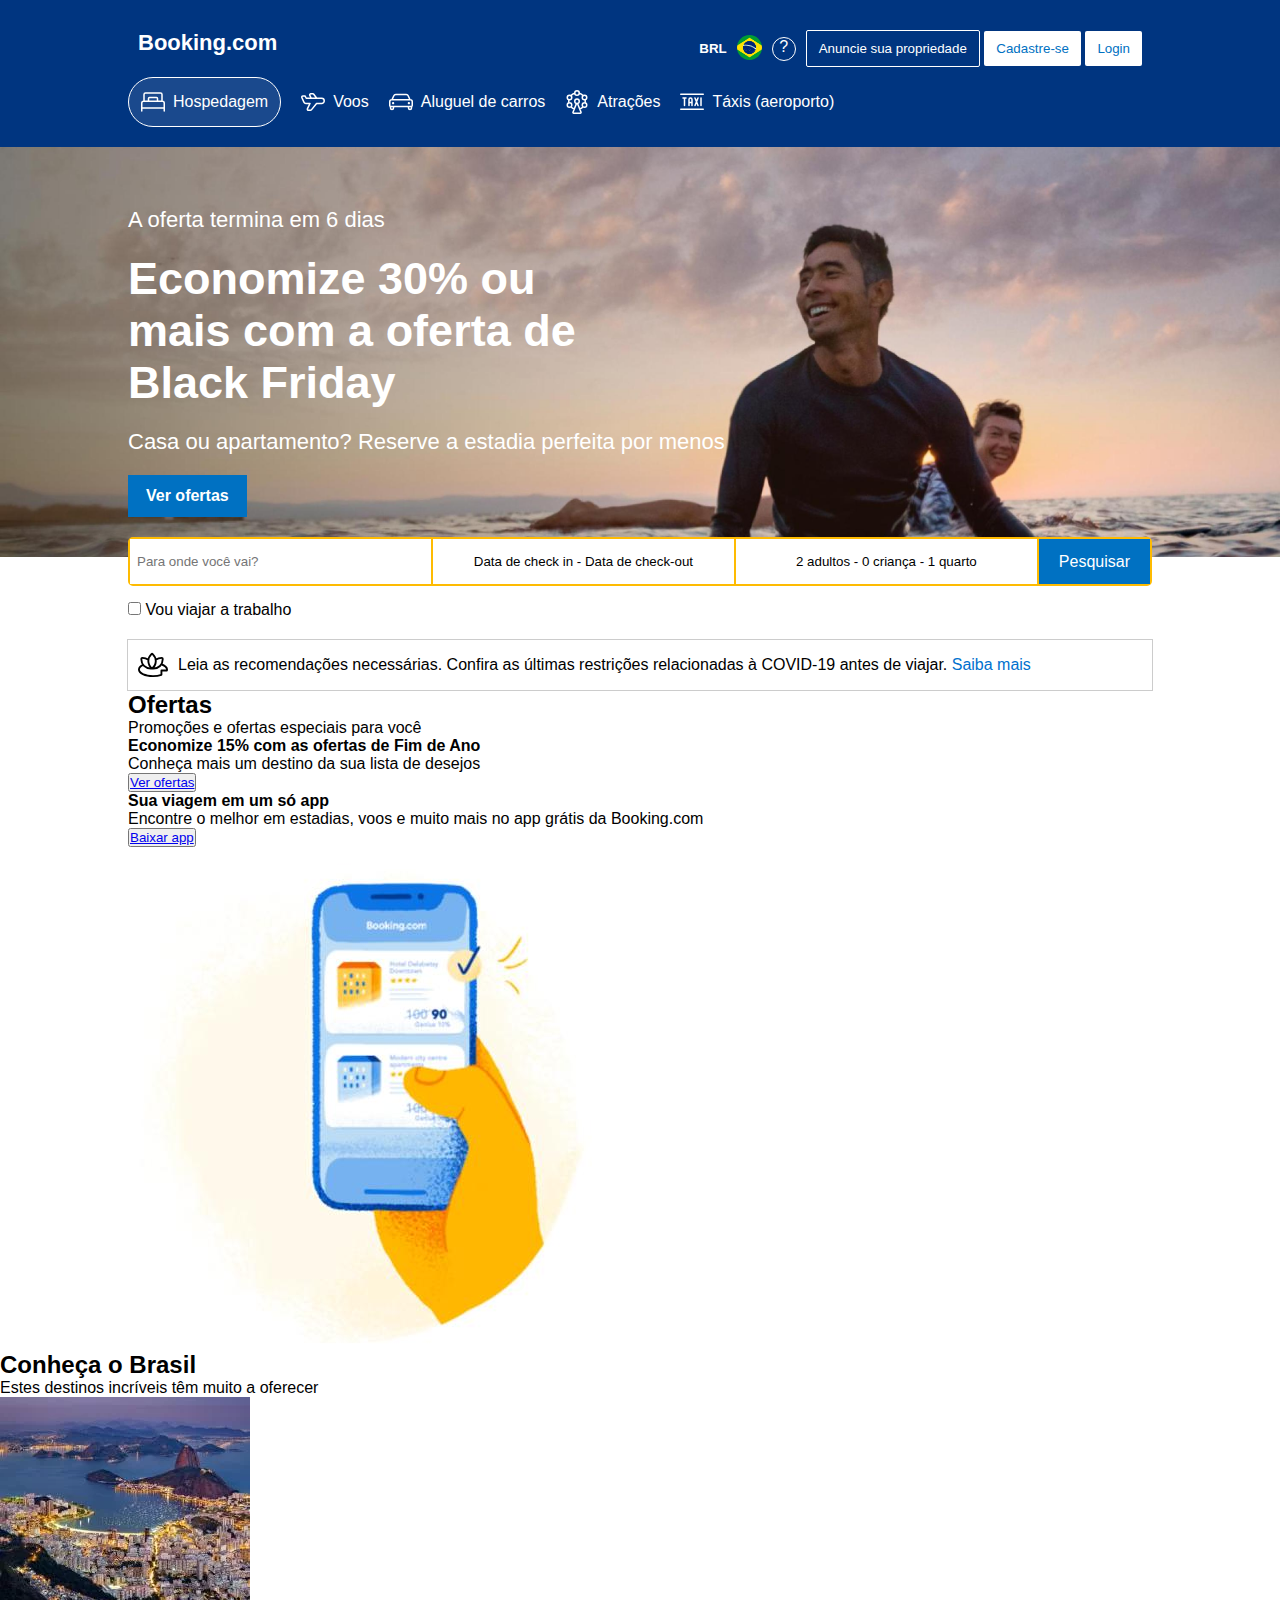
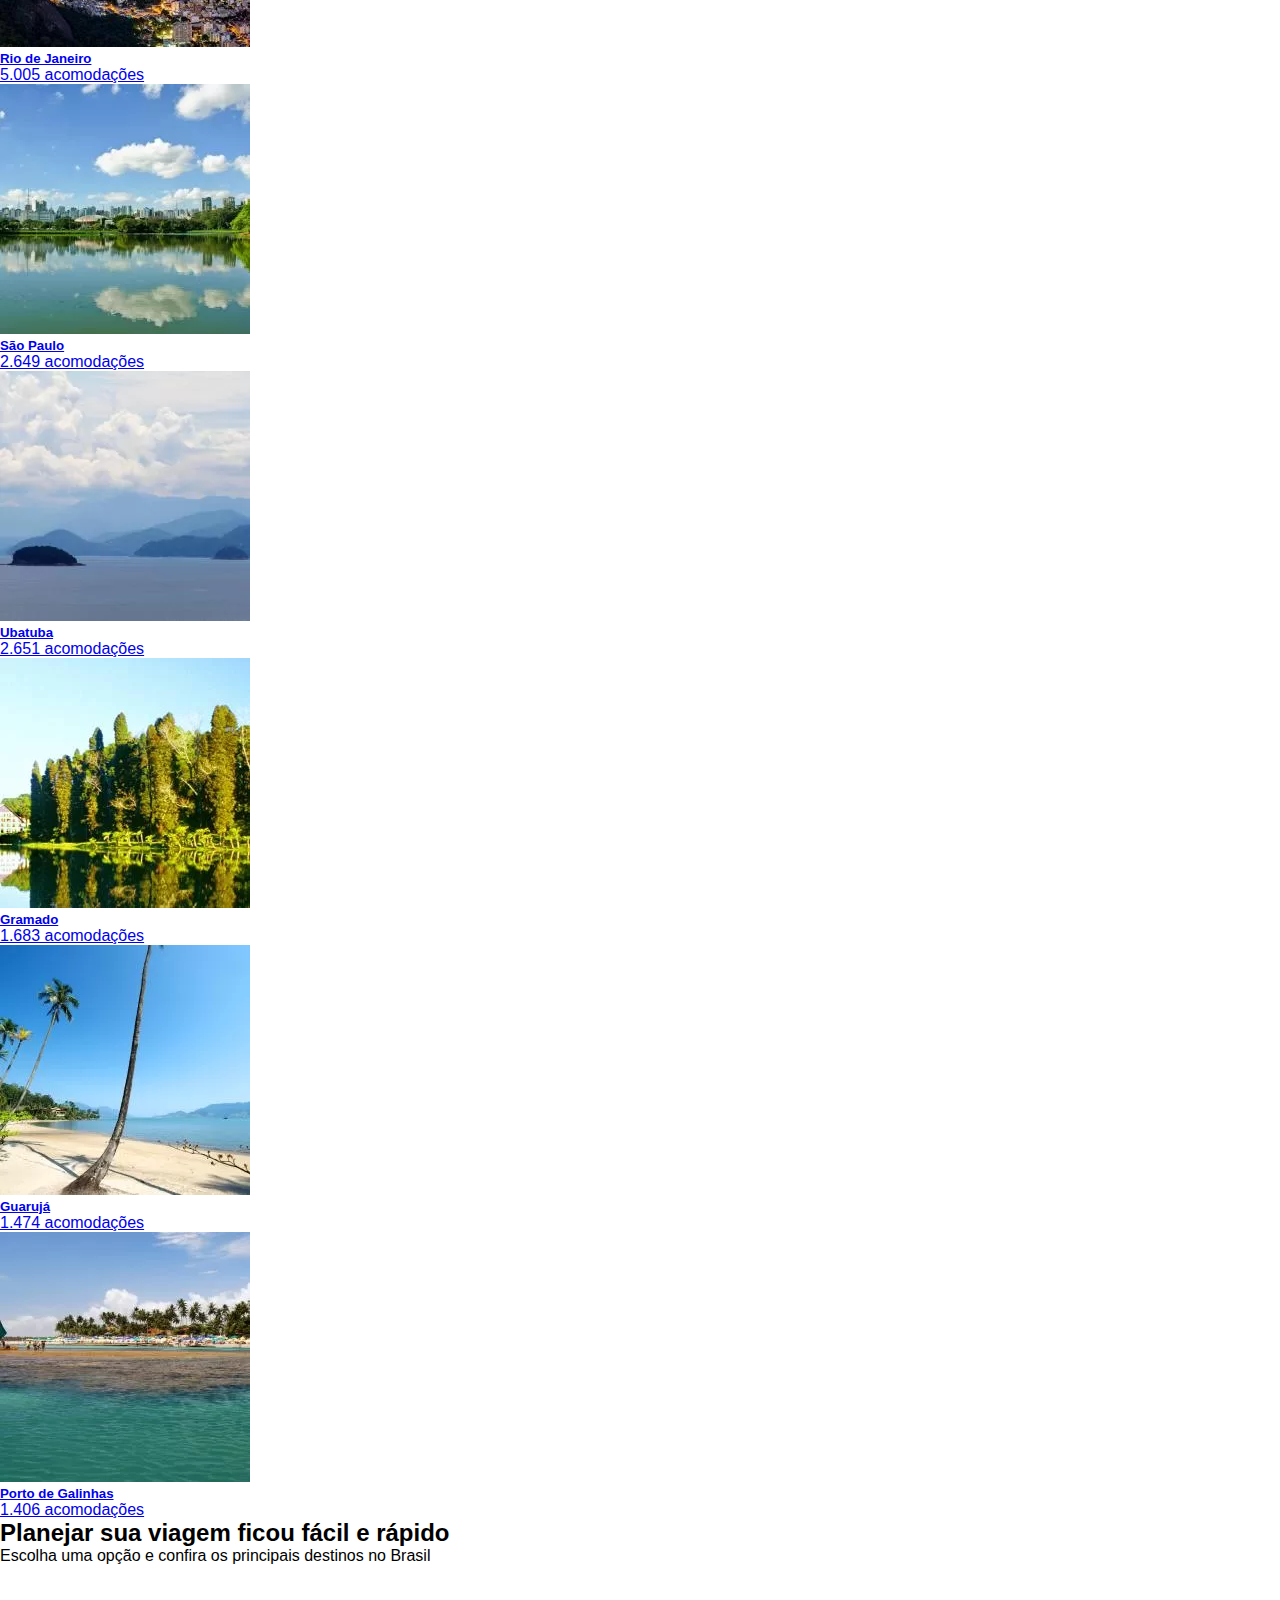
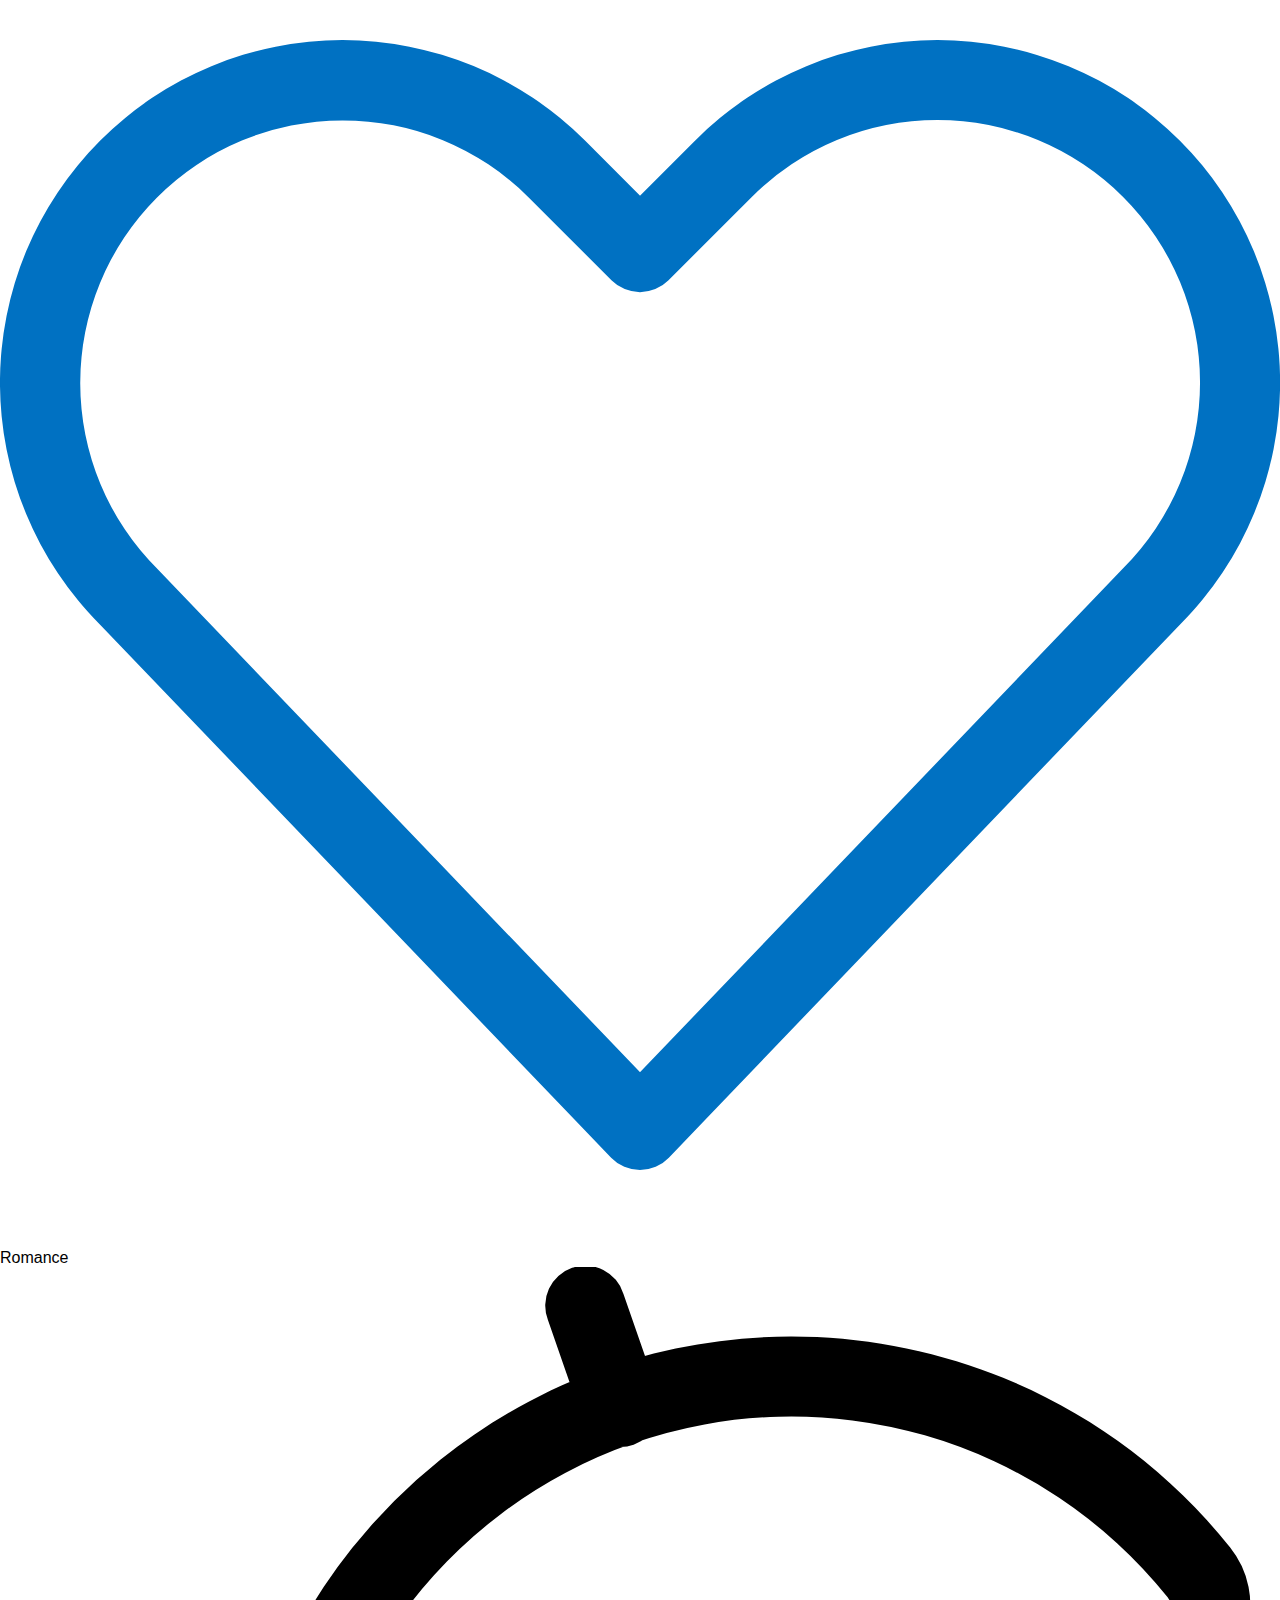
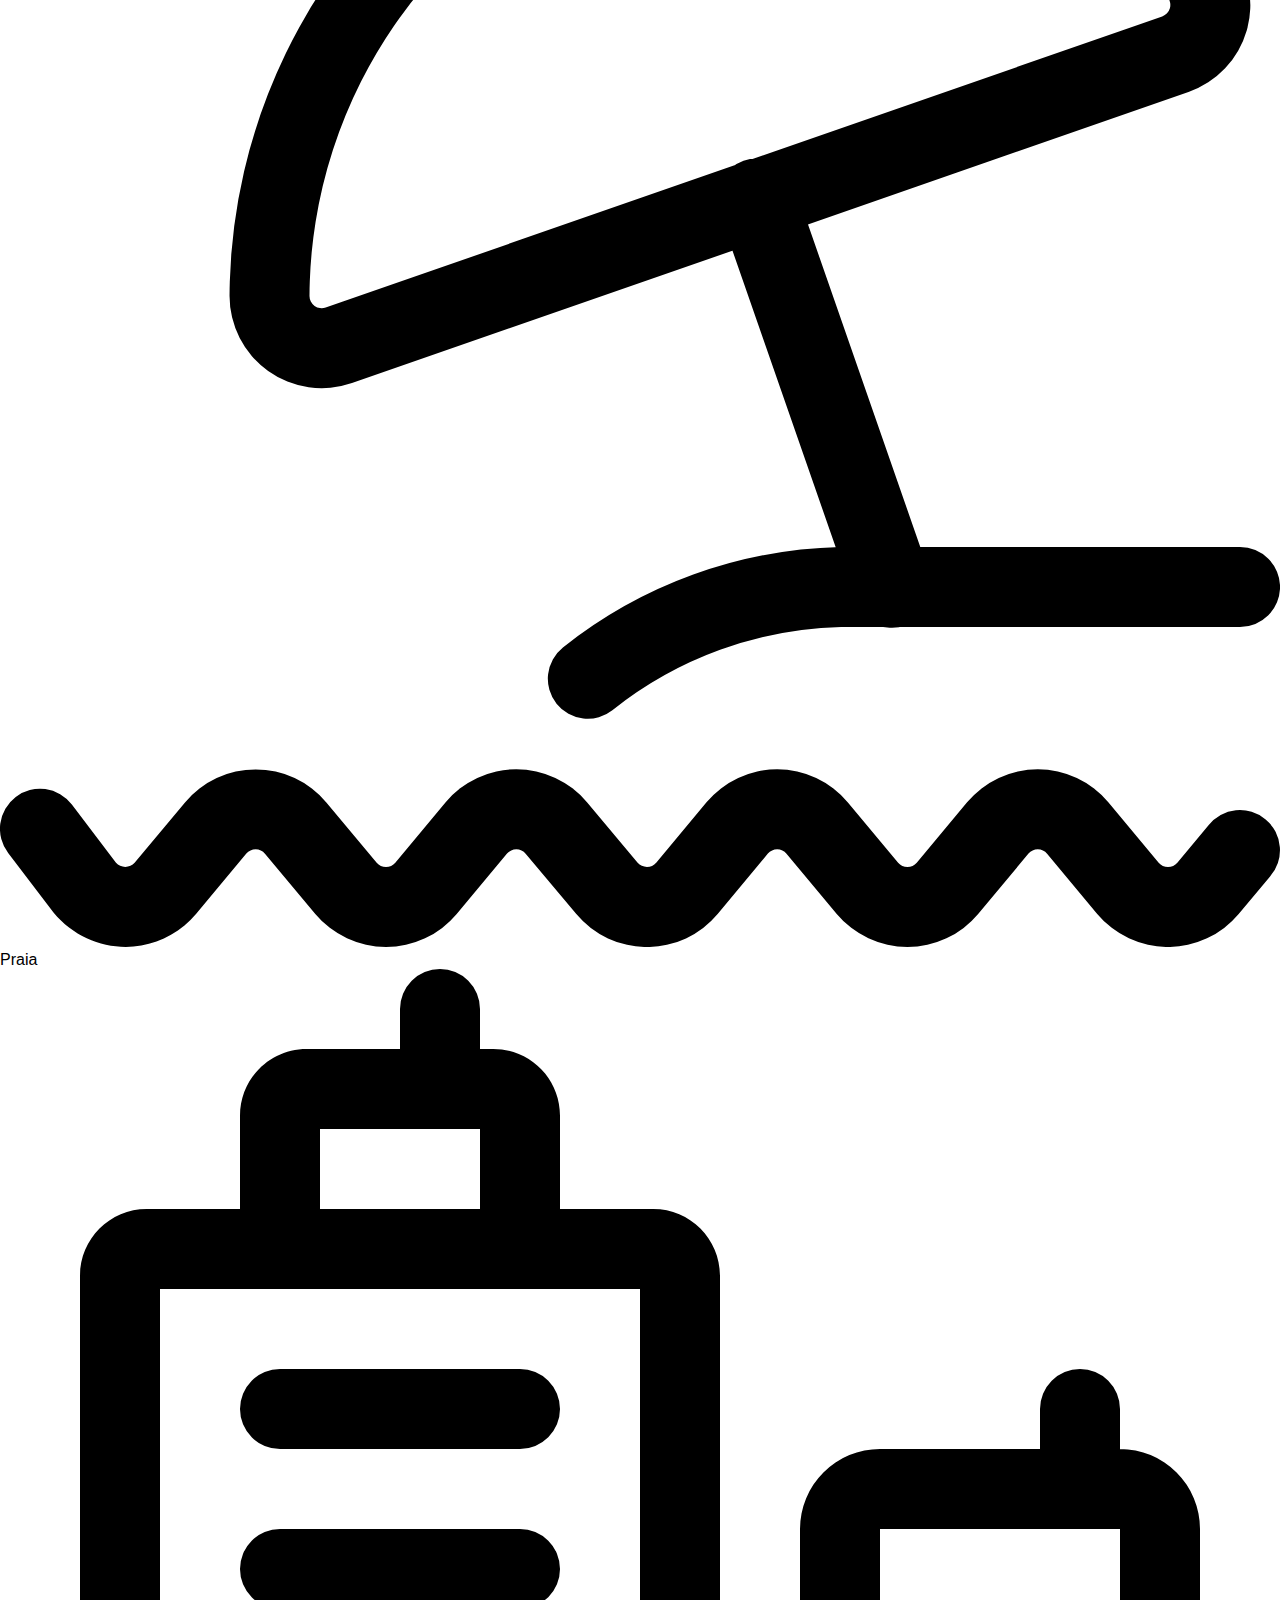
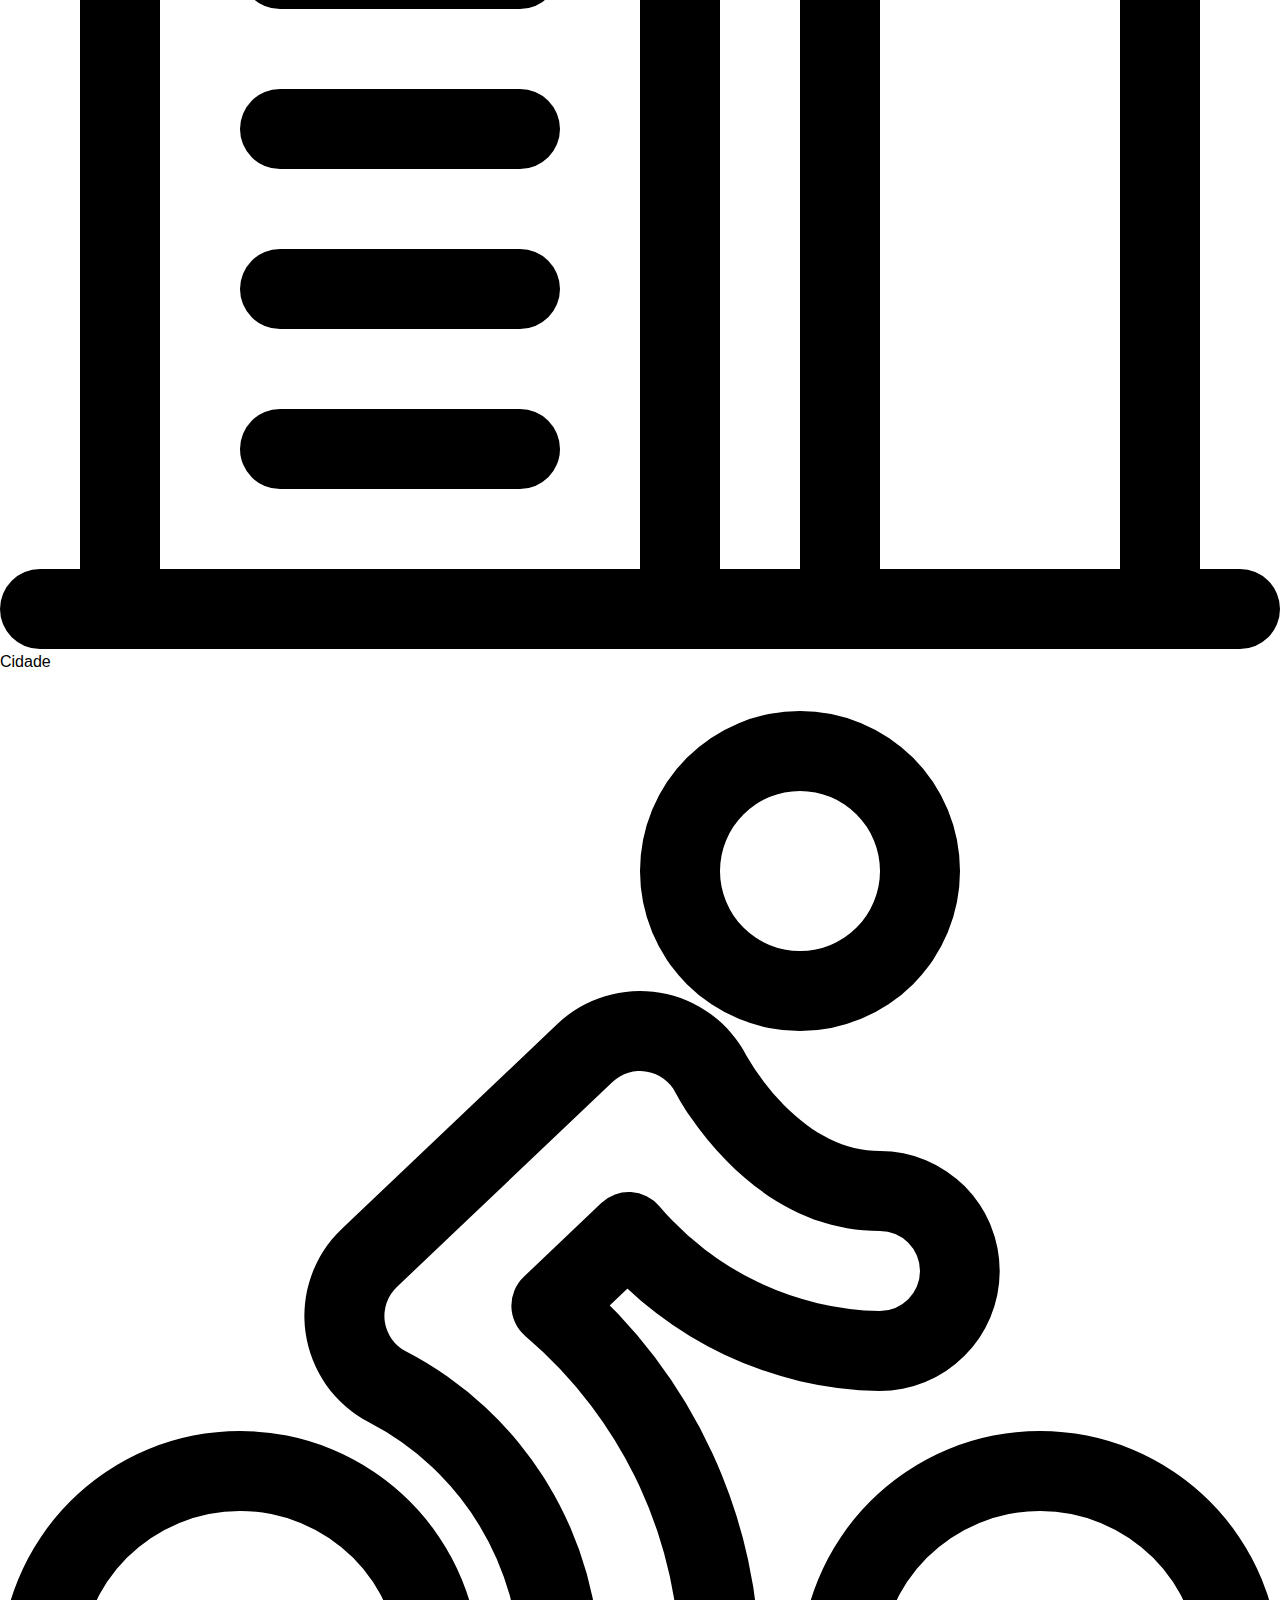
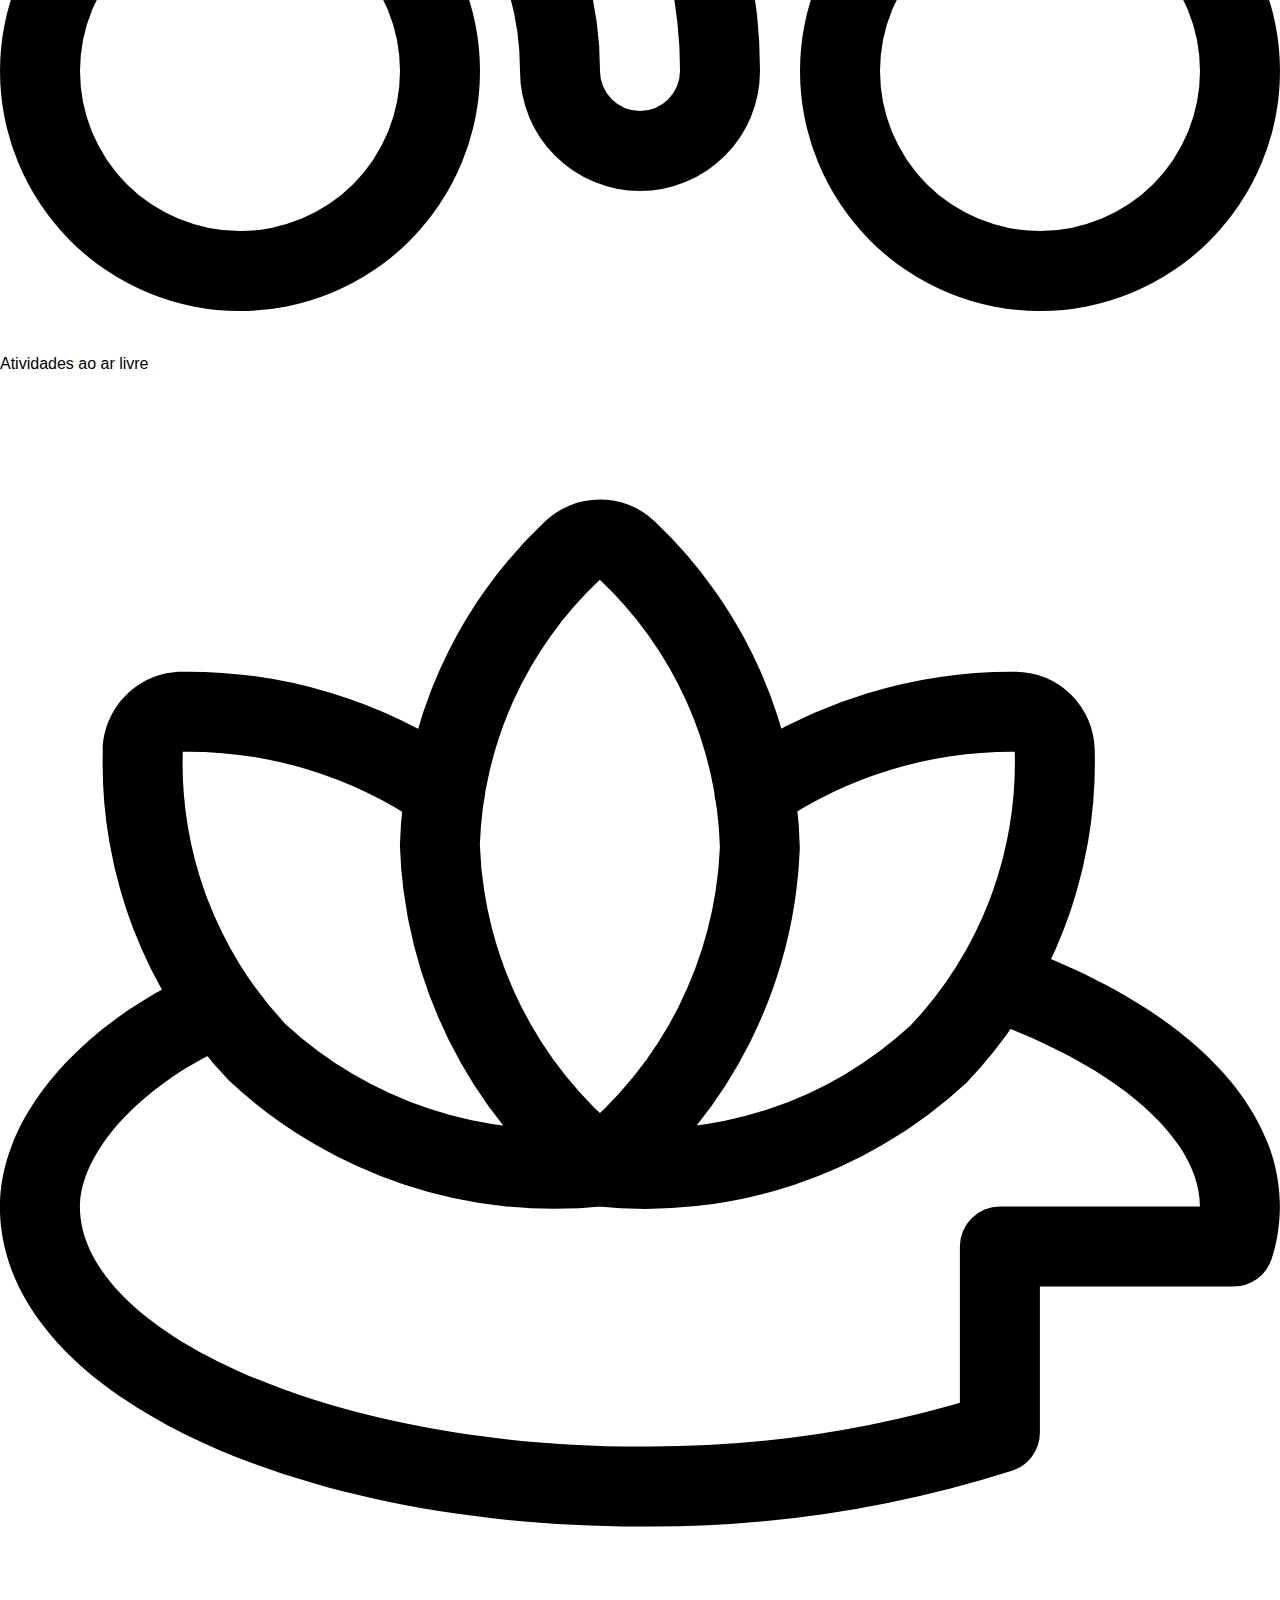
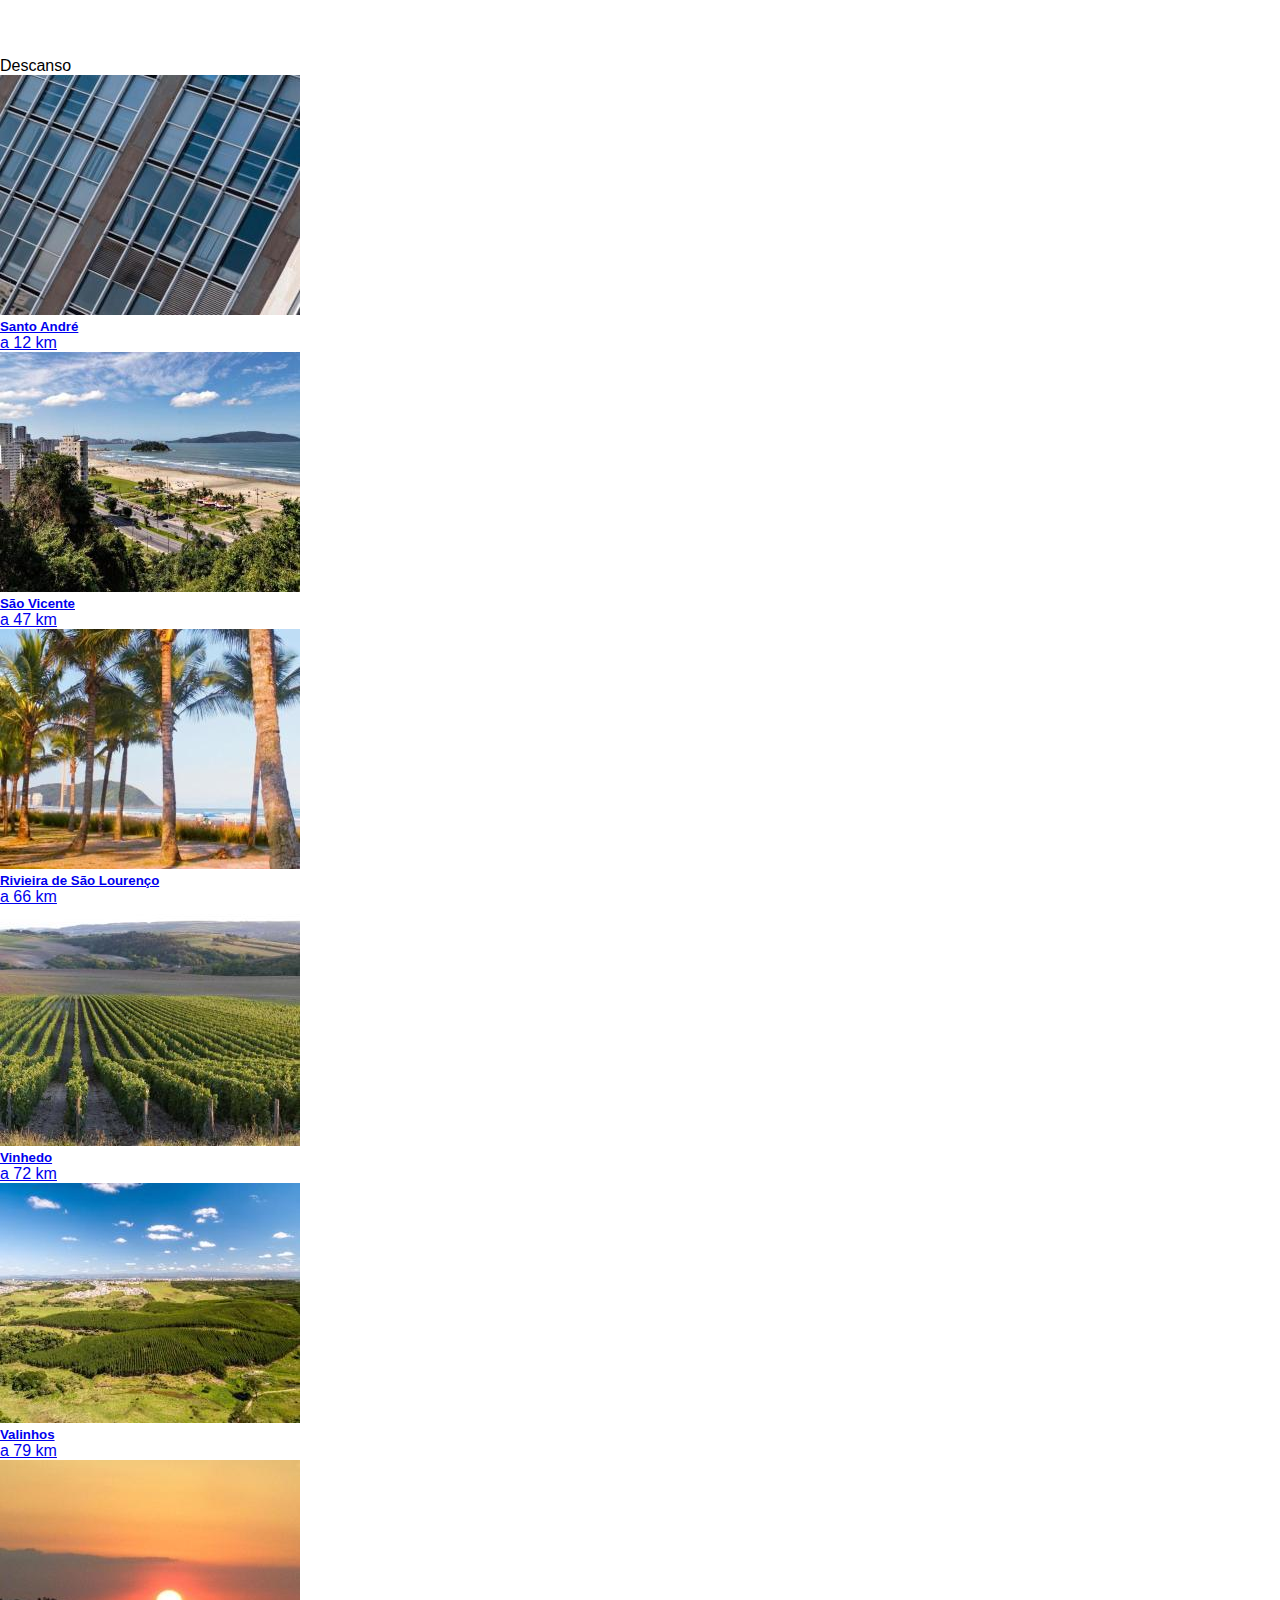
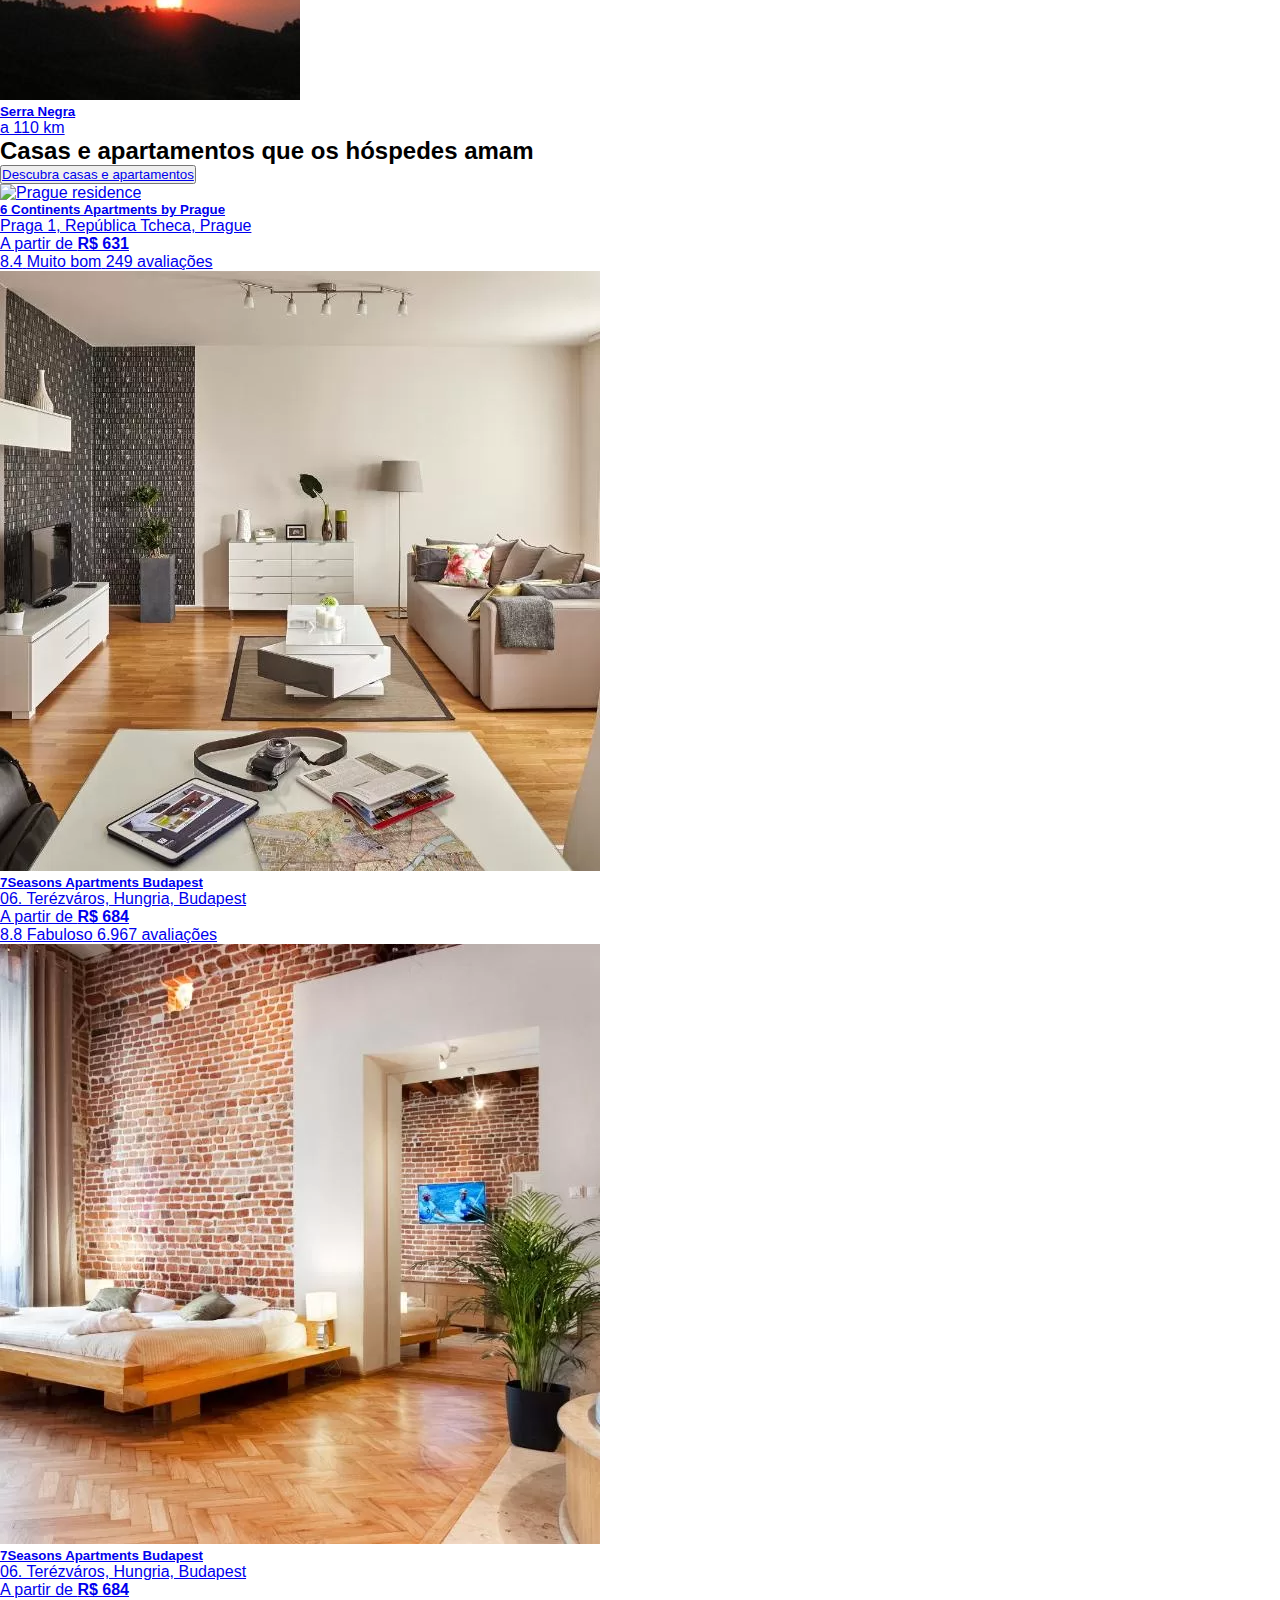
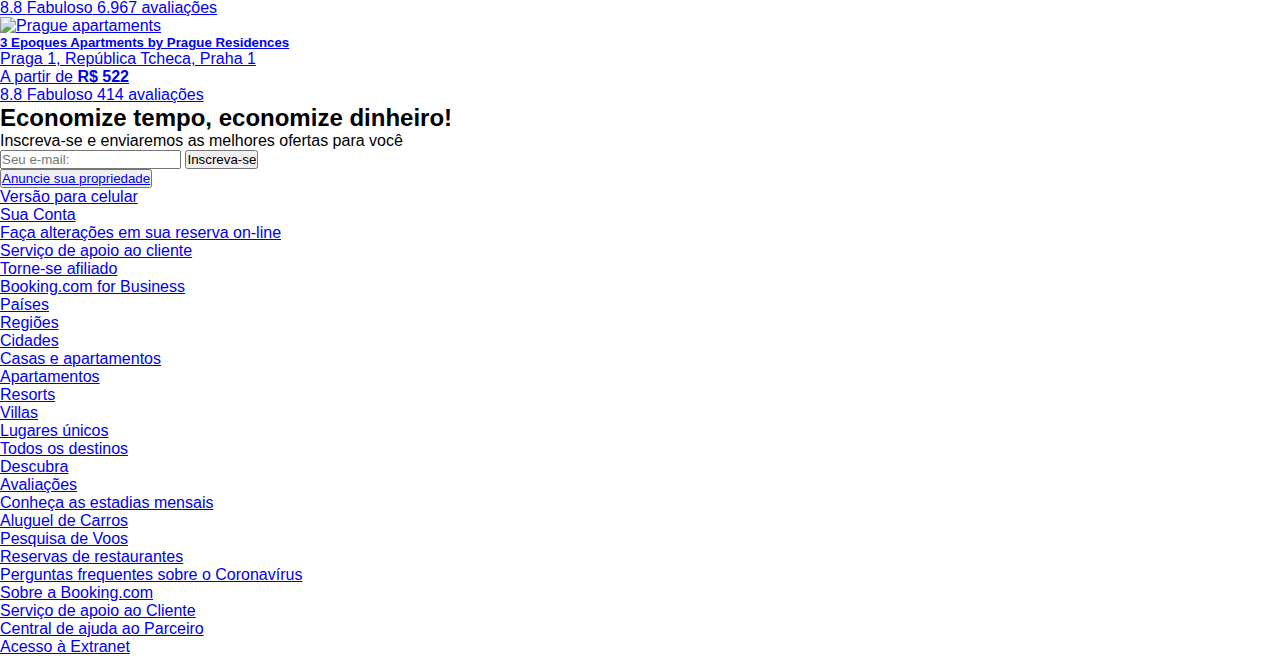
==== index.html @ a1e063f5 "site css" ====
<!DOCTYPE html>
<html>

<head>
    <meta charset="UTF-8">
    <meta http-equiv="X-UA-Compatible" content="ie=edge">
    <meta name="viewport" content="width=device-width, initial-scale=1.0">
    <link rel="stylesheet" href="style.css">
    <title>Booking.com | Site oficial | Os melhores hotéis,
        voos, aluguéis de carro e acomodações
    </title>
</head>

<body>
    <header id="header-content">
        <div class="container">
            <nav class="logo">
                <p>Booking.com</p>

                <div class="row-center">
                    <div class="row-center">
                        <button id="brl-button">BRL</button>
                        <button id="button-language">
                            <img src="assets/bandeira-br.png" alt="Moeda">
                        </button>
                        <a id="info-button" href="https://secure.booking.com/help">?</a>
                    </div>

                    <div id="actions">
                        <button>
                            <a href="https://join.booking.com">Anuncie sua propriedade</a>
                        </button>
                        <button>
                            <a href="http://account.booking.com/register">Cadastre-se</a>
                        </button>
                        <button>
                            <a href="http://account.booking.com/sign-in">Login</a>
                        </button>
                    </div>
                </div>
            </nav>
            <nav id="menu-options">
                <ul class="row-center">
                    <li>
                        <a href="/" class="row-center">
                            <img src="assets/icons/hospedagem.svg" alt="Hospedagem">
                            <span>Hospedagem</span>
                        </a>
                    </li>
                    <li>
                        <a href="https://flights-br.gotogate.com/" class="row-center">
                            <img src="assets/icons/voos.svg" alt="Voos">
                            <span>Voos</span>
                        </a>
                    </li>
                    <li>
                        <a href="https://www.booking.com/cars" class="row-center">
                            <img src="assets/icons/carros.svg" alt="Carros">
                            <span>Aluguel de carros</span>
                        </a>
                    </li>
                    <li>
                        <a href="http://www.booking.com/attractions" class="row-center">
                            <img src="assets/icons/atracoes.svg" alt="Atrações">
                            <span>Atrações</span>
                        </a>
                    </li>
                    <li>
                        <a href="https://www.booking.com/taxi" class="row-center">
                            <img src="assets/icons/taxi.svg" alt="Táxis">
                            <span>Táxis (aeroporto)</span>
                        </a>
                    </li>
                </ul>
            </nav>
        </div>
    </header>
    <section id="hero">
        <div class="container">
            <p>A oferta termina em 6 dias</p>
            <h1>Economize 30% ou mais com a oferta de Black Friday</h1>
            <p>Casa ou apartamento? Reserve a estadia perfeita por menos</p>
            <button>
                <a href="http://www.booking.com/dealspage.pt-br.html">
                    Ver ofertas
                </a>
            </button>
        </div>
    </section>
    <div class="container">
        <form id="form-filter">
           <div id="form-filter-content">
            <div class="field">
                <input type="text" name="destino" placeholder="Para onde você vai?">
            </div>
            <div class="field">
                <button type="button">Data de check in - Data de check-out</button>
            </div>
            <div class="field">
                <button type="button">2 adultos - 0 criança - 1 quarto</button>
            </div>
            <button type="submit">Pesquisar</button>
           </div>
    <div id="work-option">
        <input type="checkbox" value="trabalho" name="viagemTrabalho" id="viagemTrabalho">
        <label for="viagemTrabalho">Vou viajar a trabalho</label>
    </div>
           
        </form>

        
    </div>

    <div class="container info">
        <img src="assets/icons/descanso.svg" alt="Informações">
        <p>
            Leia as recomendações necessárias. Confira as últimas restrições
            relacionadas à COVID-19 antes de viajar.
            <a href="https://www.booking.com/covid-19.html">Saiba mais</a>
        </p>
    </div>

    <article class="container offers">
        <h2>Ofertas</h2>
        <p>Promoções e ofertas especiais para você</p>

        <ul>
            <li>
                <h4>Economize 15% com as ofertas de Fim de Ano</h4>
                <p>Conheça mais um destino da sua lista de desejos</p>
                <button>
                    <a href="https://www.booking.com/dealspage.pt-br.html">
                        Ver ofertas
                    </a>
                </button>
            </li>
            <li>
                <div>
                    <h4>Sua viagem em um só app</h4>
                    <p>Encontre o melhor em estadias, voos e muito mais no app
                        grátis da Booking.com
                    </p>
                    <button>
                        <a href="https://www.booking.com/apps.html">Baixar app</a>
                    </button>
                </div>
                <div>
                    <img src="assets/app.jpeg" alt="Baixar app">
                </div>
            </li>
        </ul>
    </article>

    <section>
        <h2>Conheça o Brasil</h2>
        <p>Estes destinos incríveis têm muito a oferecer</p>

        <ul>
            <li>
                <a href="https://www.booking.com/searchresults.pt-br.html">
                    <img src="assets/destinos/rio-janeiro.webp" alt="Rio de Janeiro">
                    <div>
                        <h5>Rio de Janeiro</h5>
                        <p>5.005 acomodações</p>
                    </div>
                </a>
            </li>
            <li>
                <a href="https://www.booking.com/searchresults.pt-br.html">
                    <img src="assets/destinos/sao-paulo.webp" alt="São Paulo">
                    <div>
                        <h5>São Paulo</h5>
                        <p>2.649 acomodações</p>
                    </div>
                </a>
            </li>
            <li>
                <a href="https://www.booking.com/searchresults.pt-br.html">
                    <img src="assets/destinos/ubatuba.webp" alt="Ubatuba">
                    <div>
                        <h5>Ubatuba</h5>
                        <p>2.651 acomodações</p>
                    </div>
                </a>
            </li>
            <li>
                <a href="https://www.booking.com/searchresults.pt-br.html">
                    <img src="assets/destinos/gramado.webp" alt="Gramado">
                    <div>
                        <h5>Gramado</h5>
                        <p>1.683 acomodações</p>
                    </div>
                </a>
            </li>
            <li>
                <a href="https://www.booking.com/searchresults.pt-br.html">
                    <img src="assets/destinos/guaruja.webp" alt="Guarujá">
                    <div>
                        <h5>Guarujá</h5>
                        <p>1.474 acomodações</p>
                    </div>
                </a>
            </li>
            <li>
                <a href="https://www.booking.com/searchresults.pt-br.html">
                    <img src="assets/destinos/porto-galinhas.webp" alt="Porto de Galinhas">
                    <div>
                        <h5>Porto de Galinhas</h5>
                        <p>1.406 acomodações</p>
                    </div>
                </a>
            </li>
        </ul>
    </section>
    <section>
        <h2>Planejar sua viagem ficou fácil e rápido</h2>
        <p>Escolha uma opção e confira os principais destinos no Brasil</p>

        <ul>
            <li>
                <img src="assets/icons/coracao.svg">
                <span>Romance</span>
            </li>
            <li>
                <img src="assets/icons/praia.svg">
                <span>Praia</span>
            </li>
            <li>
                <img src="assets/icons/cidade.svg">
                <span>Cidade</span>
            </li>
            <li>
                <img src="assets/icons/bicicleta.svg">
                <span>Atividades ao ar livre</span>
            </li>
            <li>
                <img src="assets/icons/descanso.svg">
                <span>Descanso</span>
            </li>
        </ul>
        <div>
            <ul>
                <li>
                    <a href="https://www.booking.com/searchresults.html?aid=397594">
                        <img src="assets/destinos/santo-andre.jpeg" alt="Santo André">
                        <div>
                            <h5>Santo André</h5>
                            <span>a 12 km</span>
                        </div>
                    </a>
                </li>
                <li>
                    <a href="https://www.booking.com/searchresults.html?aid=397594">
                        <img src="assets/destinos/sao-vicente.jpeg" alt="São Vicente">
                        <div>
                            <h5>São Vicente</h5>
                            <span>a 47 km</span>
                        </div>
                    </a>
                </li>
                <li>
                    <a href="https://www.booking.com/searchresults.html?aid=397594">
                        <img src="assets/destinos/rivieira.jpeg" alt="Rivieira">
                        <div>
                            <h5>Rivieira de São Lourenço</h5>
                            <span>a 66 km</span>
                        </div>
                    </a>
                </li>
                <li>
                    <a href="https://www.booking.com/searchresults.html?aid=397594">
                        <img src="assets/destinos/vinhedo.jpeg" alt="Vinhedo">
                        <div>
                            <h5>Vinhedo</h5>
                            <span>a 72 km</span>
                        </div>
                    </a>
                </li>
                <li>
                    <a href="https://www.booking.com/searchresults.html?aid=397594">
                        <img src="assets/destinos/valinhos.jpeg" alt="Valinhos">
                        <div>
                            <h5>Valinhos</h5>
                            <span>a 79 km</span>
                        </div>
                    </a>
                </li>
                <li>
                    <a href="https://www.booking.com/searchresults.html?aid=397594">
                        <img src="assets/destinos/serra-negra.jpeg" alt="Serra Negra">
                        <div>
                            <h5>Serra Negra</h5>
                            <span>a 110 km</span>
                        </div>
                    </a>
                </li>
            </ul>
        </div>
    </section>
    <section>
        <div>
            <h2>Casas e apartamentos que os hóspedes amam</h2>
            <button>
                <a href="https://www.booking.com/booking-home/index.pt-br.html?aid=39759">
                    Descubra casas e apartamentos
                </a>
            </button>
        </div>
        <div>
            <ul>
                <li>
                    <a href="https://www.booking.com/searchresults.html?aid=397594">
                        <img src="assets/acomodacoes/prague-residence.webp" alt="Prague residence">
                        <div>
                            <h5>6 Continents Apartments by Prague</h5>
                            <p>Praga 1, República Tcheca, Prague</p>
                            <p>A partir de <strong>R$ 631</strong></p>
                        </div>
                        <div>
                            <span>8.4</span>
                            <span>Muito bom</span>
                            <span>249 avaliações</span>
                        </div>
                    </a>
                </li>
                <li>
                    <a href="https://www.booking.com/searchresults.html?aid=397594">
                        <img src="assets/acomodacoes/budapest.webp" alt="Budapest">
                        <div>
                            <h5>7Seasons Apartments Budapest</h5>
                            <p>06. Terézváros, Hungria, Budapest</p>
                            <p>A partir de <strong>R$ 684</strong></p>
                        </div>
                        <div>
                            <span>8.8</span>
                            <span>Fabuloso</span>
                            <span>6.967 avaliações</span>
                        </div>
                    </a>
                </li>
                <li>
                    <a href="https://www.booking.com/searchresults.html?aid=397594">
                        <img src="assets/acomodacoes/miasto.webp" alt="Miasto">
                        <div>
                            <h5>7Seasons Apartments Budapest</h5>
                            <p>06. Terézváros, Hungria, Budapest</p>
                            <p>A partir de <strong>R$ 684</strong></p>
                        </div>
                        <div>
                            <span>8.8</span>
                            <span>Fabuloso</span>
                            <span>6.967 avaliações</span>
                        </div>
                    </a>
                </li>
                <li>
                    <a href="https://www.booking.com/searchresults.html?aid=397594">
                        <img src="assets/acomodacoes/prague-apatments.webp" alt="Prague apartaments">
                        <div>
                            <h5>3 Epoques Apartments by Prague Residences</h5>
                            <p>Praga 1, República Tcheca, Praha 1</p>
                            <p>A partir de <strong>R$ 522</strong></p>
                        </div>
                        <div>
                            <span>8.8</span>
                            <span>Fabuloso</span>
                            <span>414 avaliações</span>
                        </div>
                    </a>
                </li>
            </ul>
        </div>
    </section>
    <section>
        <h2>Economize tempo, economize dinheiro!</h2>
        <p>Inscreva-se e enviaremos as melhores ofertas para você</p>
        <form>
            <input type="email" placeholder="Seu e-mail:" name="email" id="email">
            <input type="submit" value="Inscreva-se">
        </form>
    </section>
    <div>
        <button>
            <a href="https://join.booking.com/?lang=pt-br">
                Anuncie sua propriedade
            </a>
        </button>
        <div>
            <ul>
                <li>
                    <a href="https://account.booking.com/sign-in">
                        Versão para celular
                    </a>
                </li>
                <li>
                    <a href="https://account.booking.com/sign-in">Sua Conta</a>
                </li>
                <li>
                    <a href="https://account.booking.com/sign-in">
                        Faça alterações em sua reserva on-line
                    </a>
                </li>
                <li>
                    <a href="https://account.booking.com/sign-in">
                        Serviço de apoio ao cliente
                    </a>
                </li>
                <li>
                    <a href="https://account.booking.com/sign-in">
                        Torne-se afiliado
                    </a>
                </li>
                <li>
                    <a href="https://account.booking.com/sign-in">
                        Booking.com for Business
                    </a>
                </li>
            </ul>
        </div>
    </div>
    <footer>
        <div>
            <ul>
                <li>
                    <a href="https://www.booking.com/country.pt-br.html">
                        Países
                    </a>
                </li>
                <li>
                    <a href="https://www.booking.com/region.pt-br.html">
                        Regiões
                    </a>
                </li>
                <li>
                    <a href="https://www.booking.com/city.pt-br.html">
                        Cidades
                    </a>
                </li>
            </ul>
            <ul>
                <li>
                    <a href="https://www.booking.com/booking-home/index.pt-br.html">
                        Casas e apartamentos
                    </a>
                </li>
                <li>
                    <a href="https://www.booking.com/apartments/index.pt-br.html">
                        Apartamentos
                    </a>
                </li>
                <li>
                    <a href="https://www.booking.com/resorts/index.pt-br.html">
                        Resorts
                    </a>
                </li>
                <li>
                    <a href="https://www.booking.com/villas/index.pt-br.html">
                        Villas
                    </a>
                </li>
            </ul>
            <ul>
                <li>
                    <a href="https://www.booking.com/accommodations.pt-br.html">
                        Lugares únicos
                    </a>
                </li>
                <li>
                    <a href="https://www.booking.com/accommodations.pt-br.html">
                        Todos os destinos</a>
                </li>
                <li>
                    <a href="https://www.booking.com/accommodations.pt-br.html">
                        Descubra</a>
                </li>
                <li>
                    <a href="https://www.booking.com/accommodations.pt-br.html">
                        Avaliações</a>
                </li>
                <li>
                    <a href="https://www.booking.com/accommodations.pt-br.html">
                        Conheça as estadias mensais</a>
                </li>
            </ul>
            <ul>
                <li>
                    <a href="https://www.booking.com/accommodations.pt-br.html">
                        Aluguel de Carros</a>
                </li>
                <li>
                    <a href="https://www.booking.com/accommodations.pt-br.html">
                        Pesquisa de Voos</a>
                </li>
                <li>
                    <a href="https://www.booking.com/accommodations.pt-br.html">
                        Reservas de restaurantes</a>
                </li>
            </ul>
            <ul>
                <li>
                    <a href="https://www.booking.com/accommodations.pt-br.html">
                        Perguntas frequentes sobre o Coronavírus</a>
                </li>
                <li>
                    <a href="https://www.booking.com/accommodations.pt-br.html">
                        Sobre a Booking.com</a>
                </li>
                <li>
                    <a href="https://www.booking.com/accommodations.pt-br.html">
                        Serviço de apoio ao Cliente</a>
                </li>
                <li>
                    <a href="https://www.booking.com/accommodations.pt-br.html">
                        Central de ajuda ao Parceiro</a>
                </li>
            </ul>
        </div>
        <div>
            <a href="https://account.booking.com/sign-in">Acesso à Extranet</a>
        </div>
    </footer>
</body>

</html>
---- style.css ----
* {
    padding: 0;
    margin: 0;
    vertical-align: baseline;
    list-style: none;
    font-family: Segoe UI, Roboto, Helvetica, Arial, sans-serif;
}

header {
    background-color: #003580;
}

#header-content {
    /* padding: 20px 0;  */
    padding-top: 20px;
    padding-bottom: 20px;
}

.container {
    width: 80%; /* largura */
    margin: 0 auto; /* centraliza o coteúdo */
}

.logo {
    display: flex;
    justify-content: space-between; /* alinha o conteúdo na horizontal */
    padding: 10px;
}

.row-center {
    display: flex;
    align-items: center; /* alinha o conteúdo na vertical */
}

.logo p {
    color: white;
    font-weight: bold;
    font-size: 22px;
}

#button-language {
    background-color: transparent;
    cursor: pointer;
    border: none;
}

#button-language img {
    width: 25px;
    border-radius: 50px; /* deixar a borda redonda */
}

#brl-button {
    background-color: transparent;
    border: none;
    color: white;
    cursor: pointer;
    font-weight: bold;
    margin-right: 10px;
}

#info-button {
    color: white;
    cursor: pointer;
    text-decoration: none;
    border: 1px solid white;
    width: 22px;
    height: 22px;
    text-align: center;
    border-radius: 50px;
    margin: 0 10px;
}

#actions button {
    padding: 10px 12px;
    font-weight: 500;
    border: none;
    border-radius: 2px;
    background-color: white;
}

#actions button > a {
    color: #0071c2;
    text-decoration: none;
}

#actions button:nth-child(1) {
    background-color: transparent;
    border: 1px solid white;
}

#actions button:nth-child(1) a {
    color: white;
}

#menu-options > ul > li > a {
    color: white;
    text-decoration: none;
    margin-right: 20px;
}

#menu-options ul li a img {
    margin-right: 8px;
}

#menu-options ul li:nth-child(1) a {
    border: 1px solid white;
    padding: 12px;
    border-radius: 50px;
    background-color: hsla(0, 0%, 100%, .1);
}

#hero {
    height: 100%;
    background-image: url("assets/hero.jpeg");
    background-repeat: no-repeat;
    background-size: cover;
    padding: 40px 0px;
    color: white;
}

#hero p {
    font-size: 22px;
    font-weight: 300;
    margin: 20px 0;
}

#hero h1 {
    font-size: 45px;
    width: 50%;
}

#hero button {
    background-color: #0071c2;
    border: none;
    padding: 12px 18px;
}

#hero button a {
    color: white;
    text-decoration: none;
    font-weight: bold;
    margin-top: 30px;
    font-size: 16px;
}

#form-filter-content{
    height: 45px;
    border: 2px solid #febb02;
    background-color: #febb02;
    border-radius: 5px;
    display: flex;
    height: 45px;
    margin-top: -20px;
    
}


#form-filter button[type="submit"] {
    background-color: #0071c2;
    color: white;
    font-size: 16px;
    padding: 20px;
    display: flex ;
    align-items: center;
    border: none;
    
}

.field{
    background-color: white;
    height: 100%;
    width: 100%;
    margin-right: 2px;
    display:flex;
    justify-content: center;
    align-items: center;

}

.field input {
    height: 65%;
    width: 97%;
    border: none;
    margin: 0 auto;
    padding-left: 5px;
}


.field button[ type="button"] {

    background-color: transparent;
    border: none;
    cursor: pointer;
    text-align:center;
}

#work-option{
    margin-top: 15px;
}

.info{
    border: 1px solid #ccc;
    display:flex;
    padding: 10px 0;
    align-items: center;
    margin-top: 20px;


}

.info img{
    width: 30px;
    height: 30px;
    padding: 0 10px;
    
}

.info a{
    text-decoration: none;
    color: #0071ce;
}
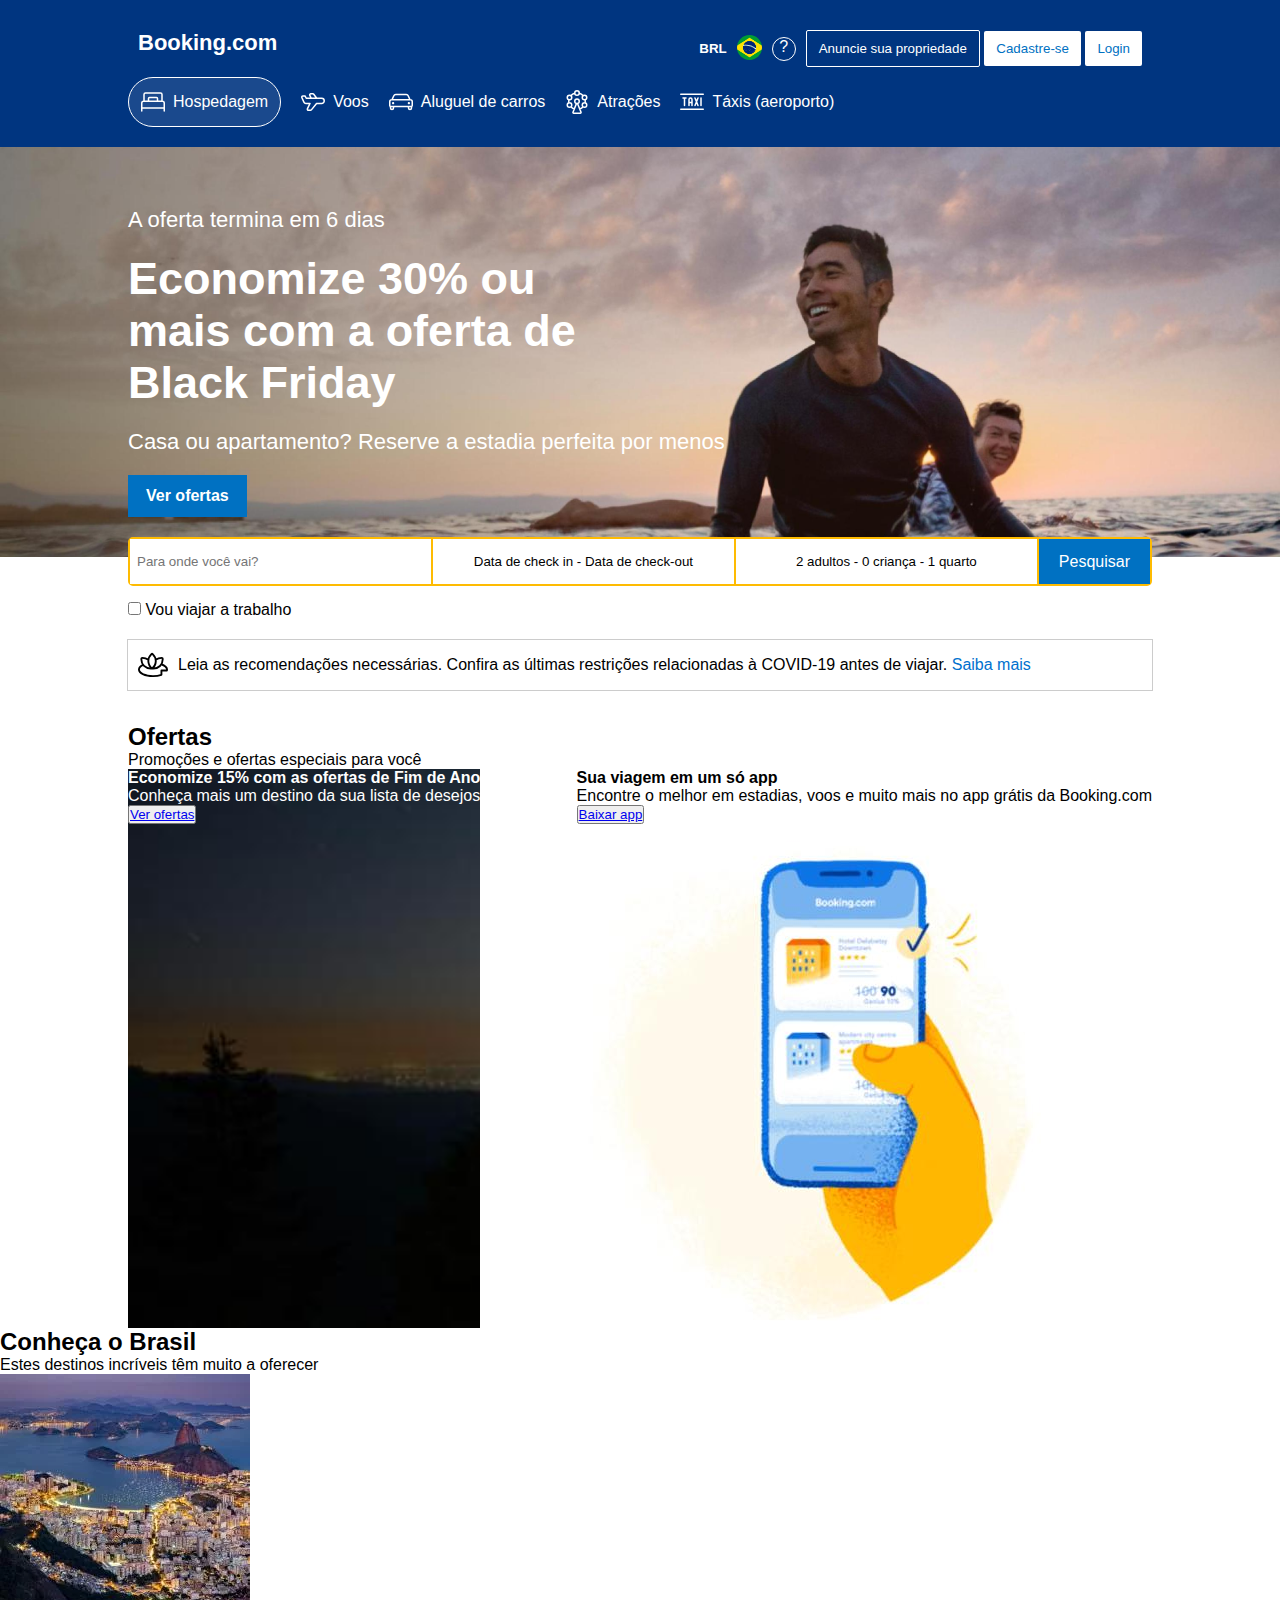
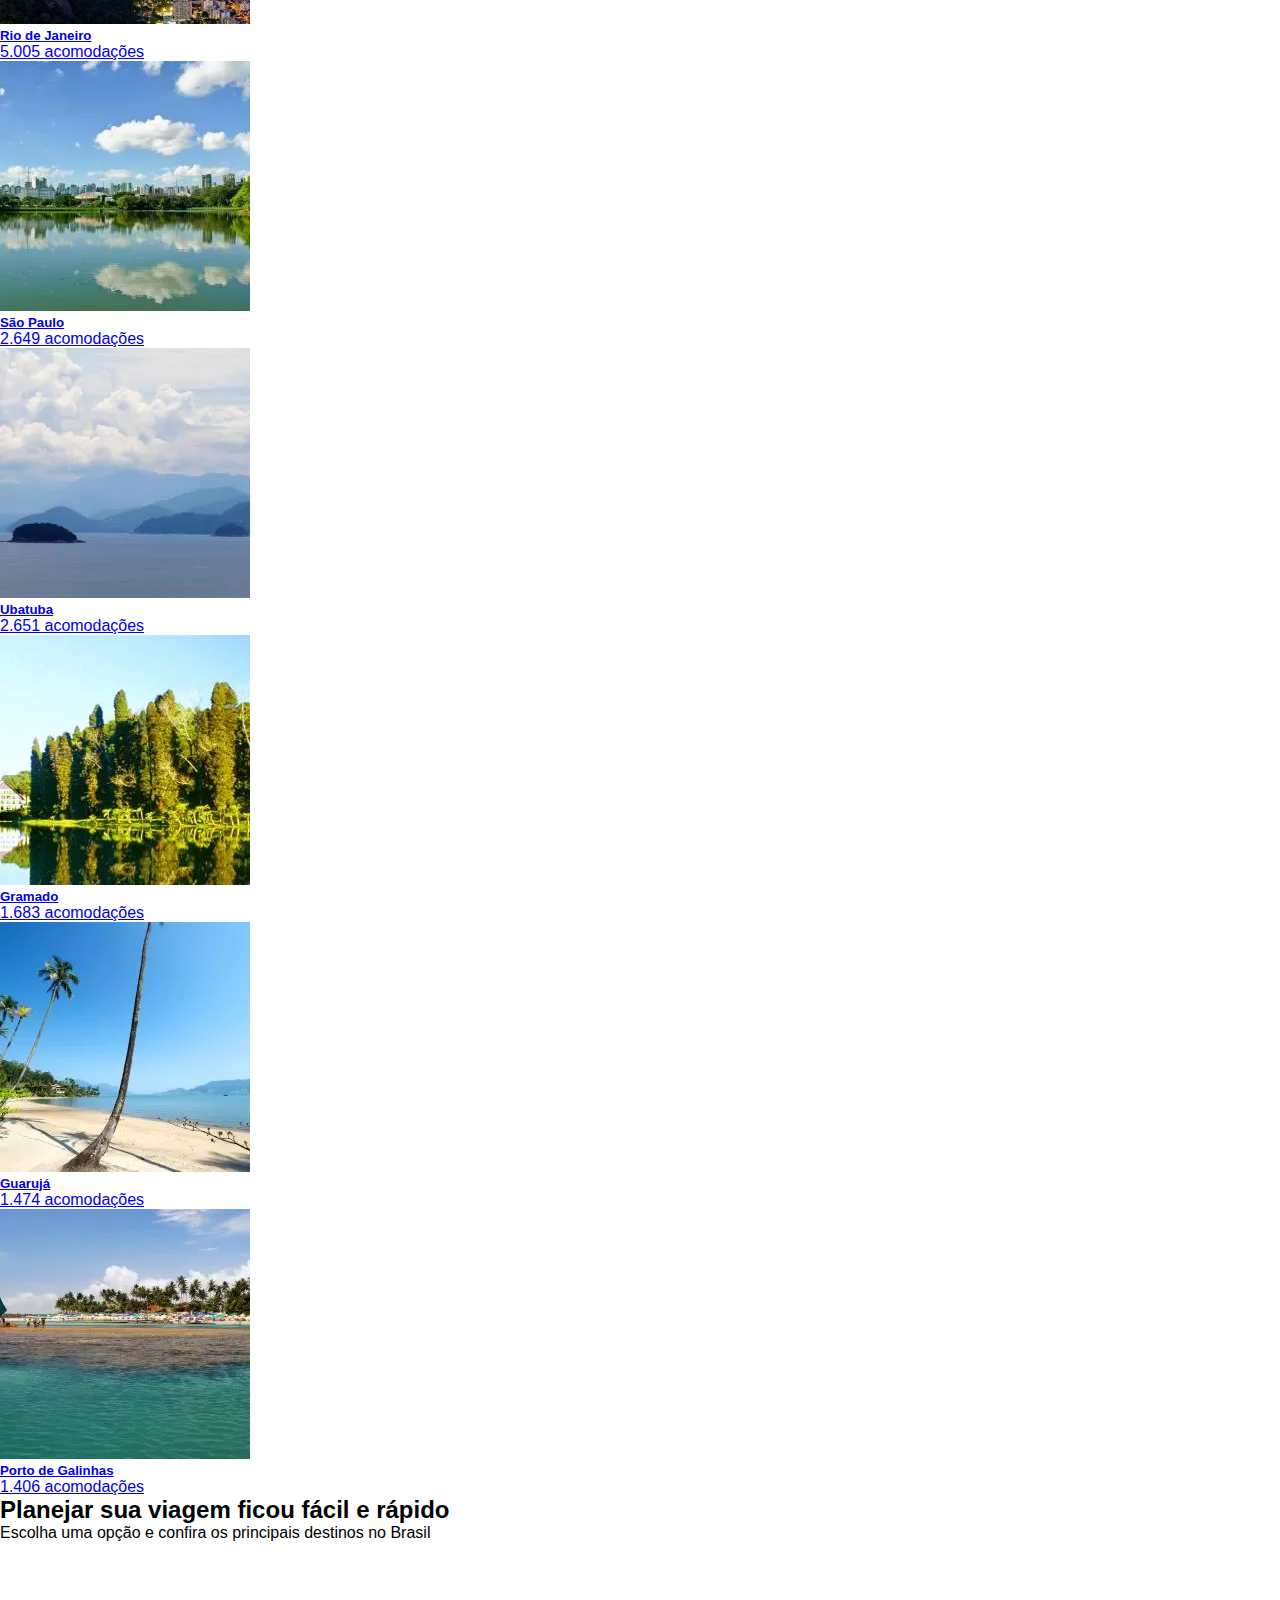
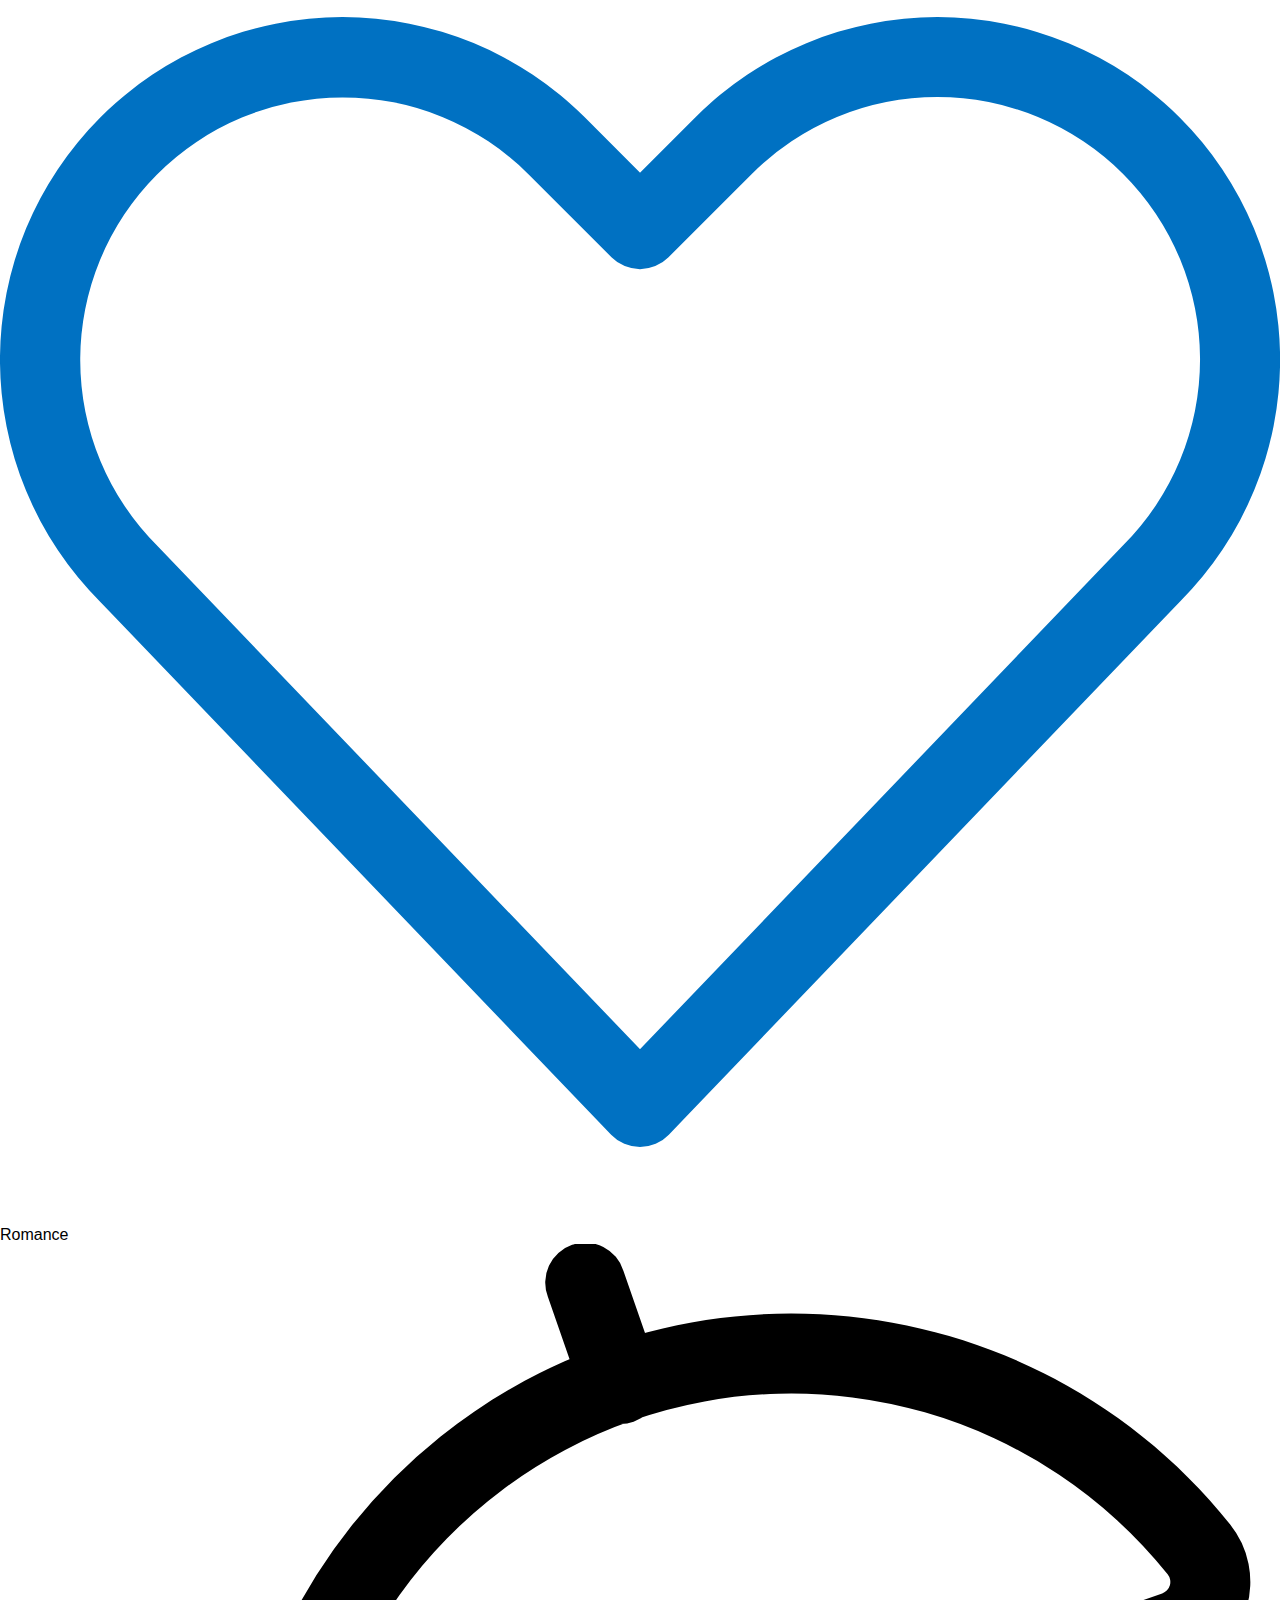
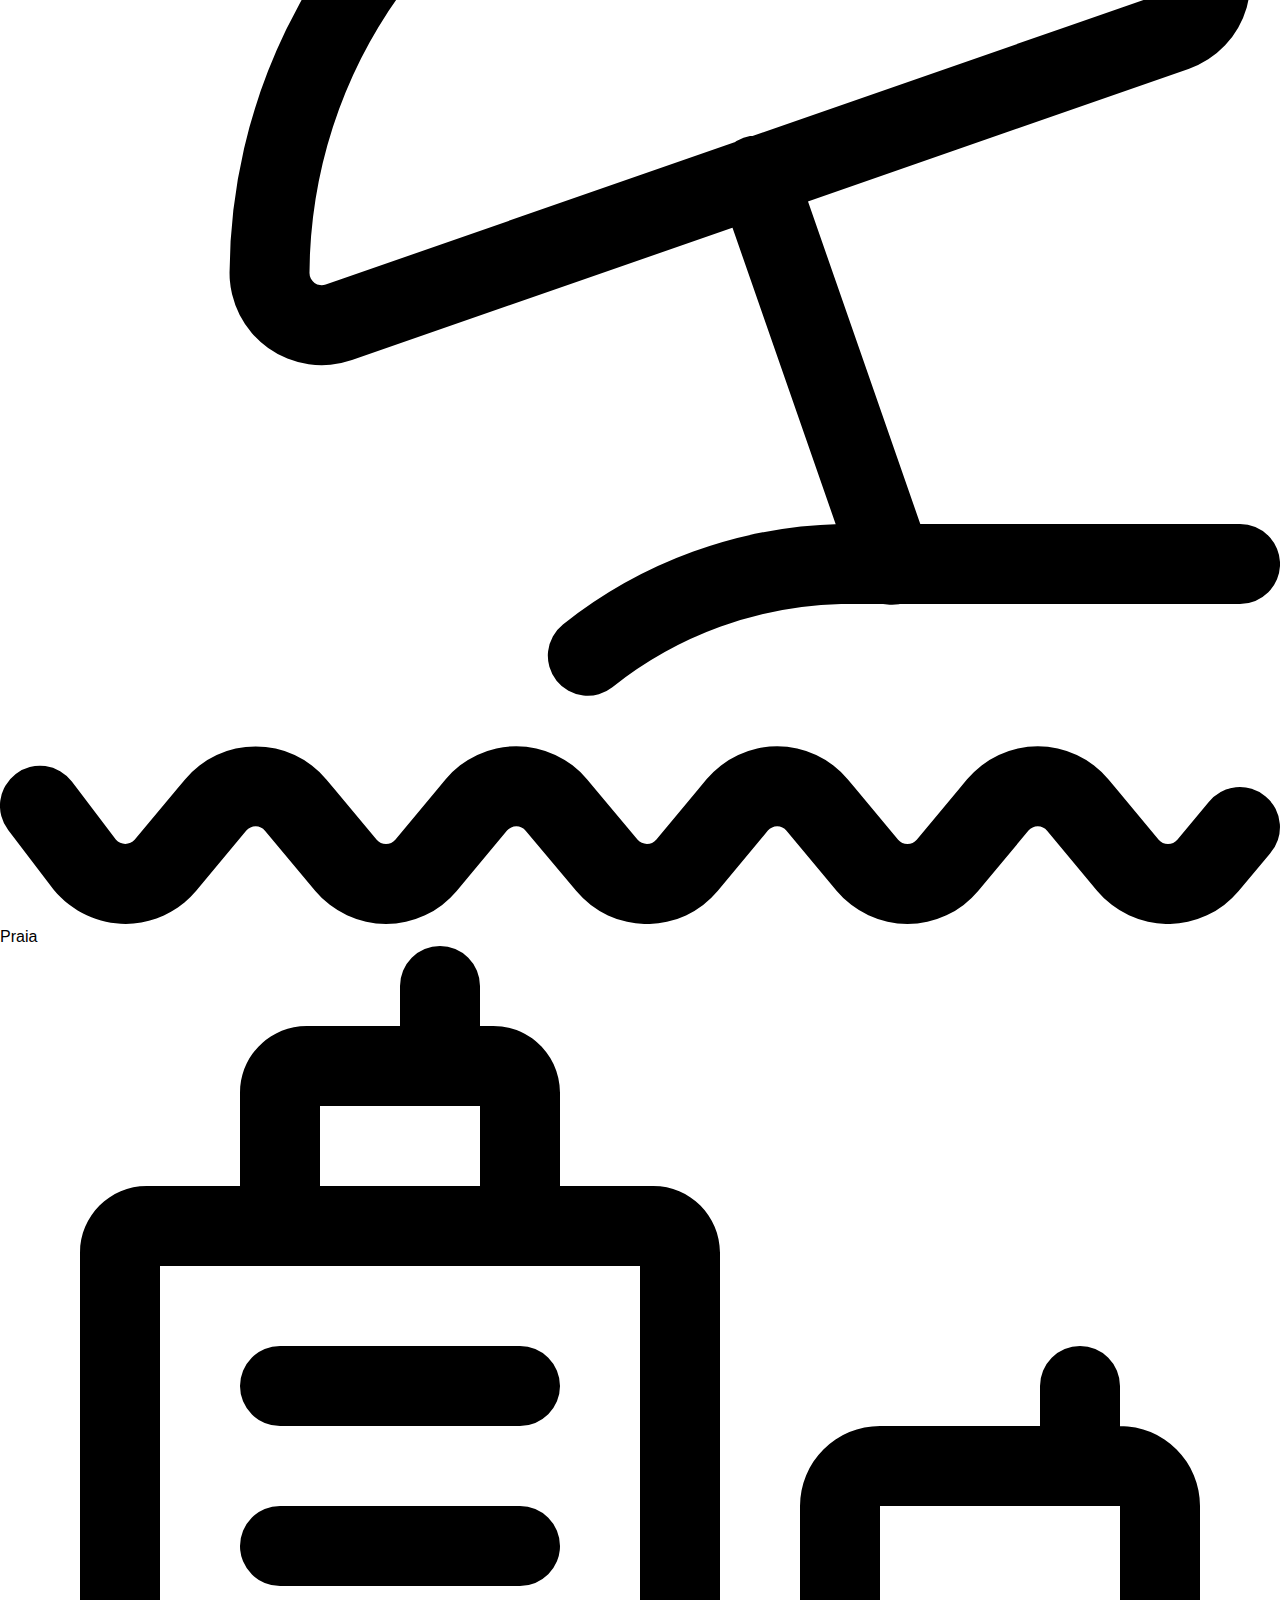
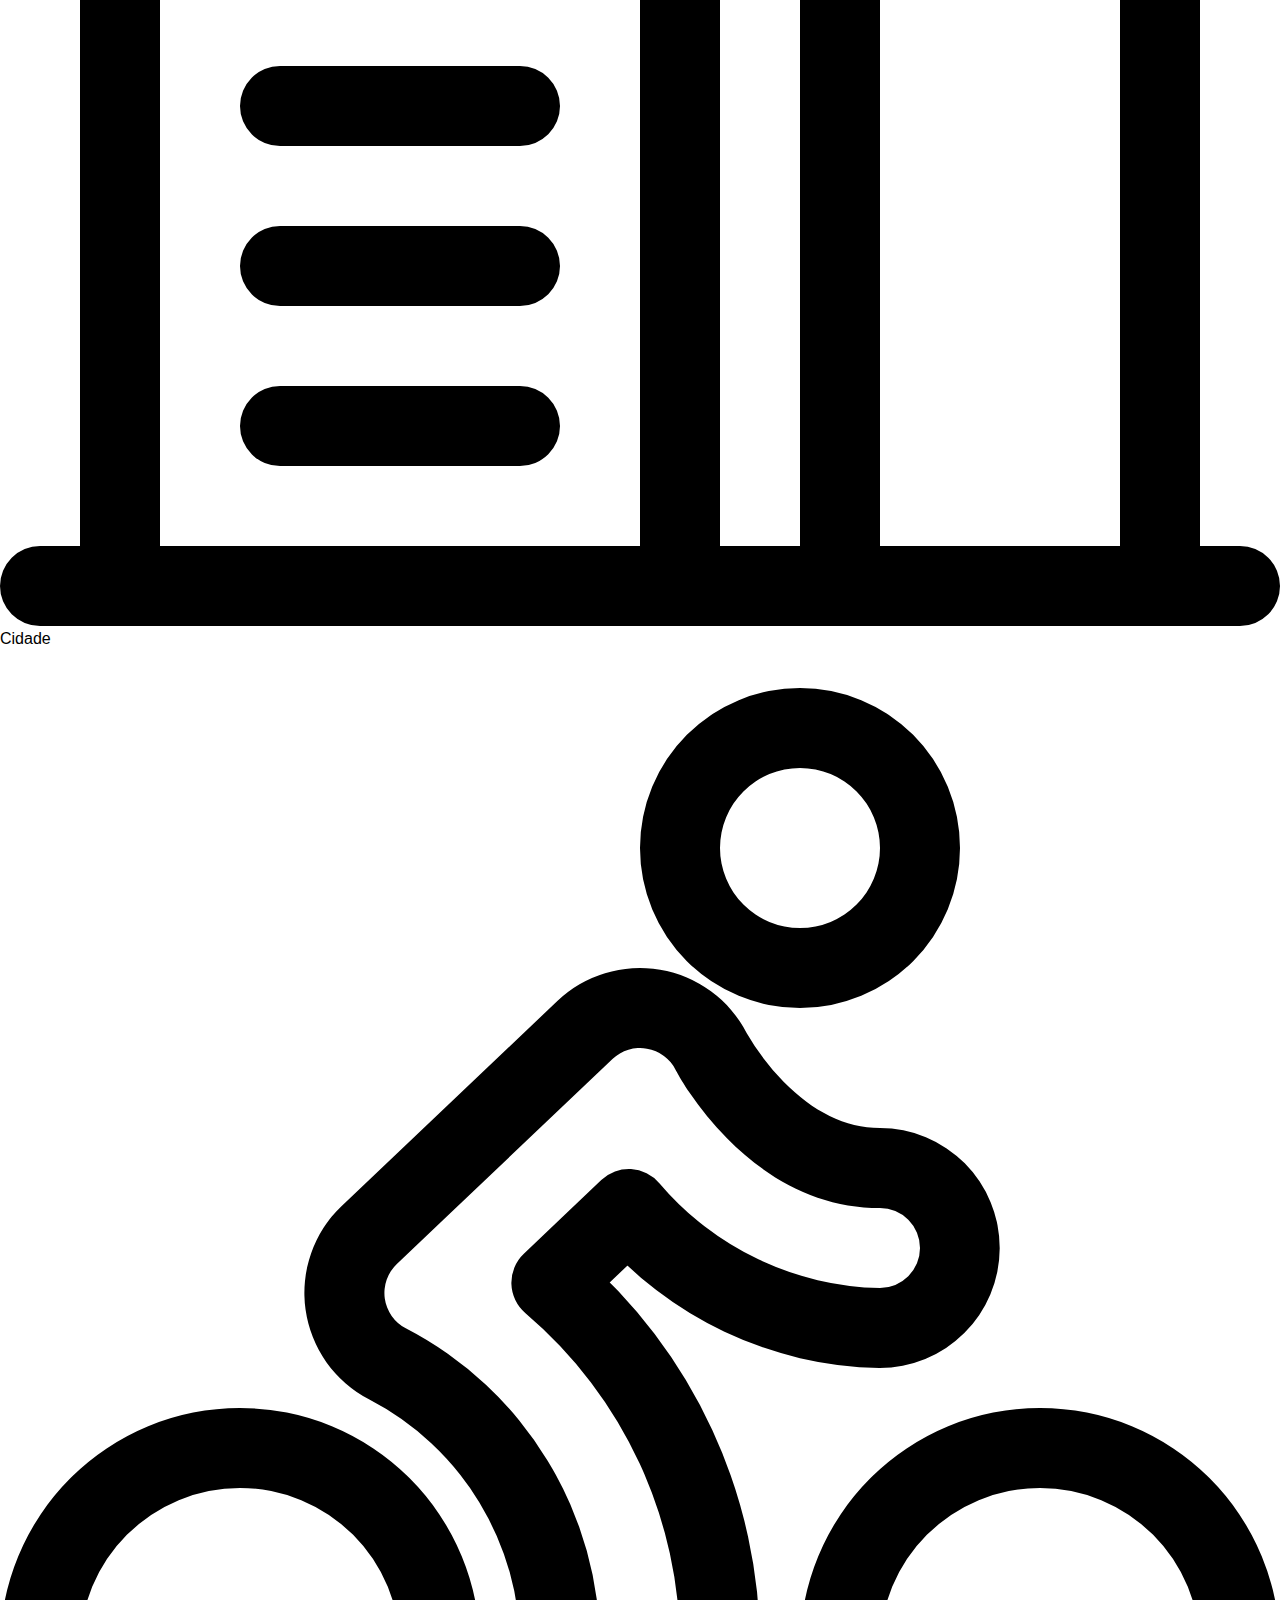
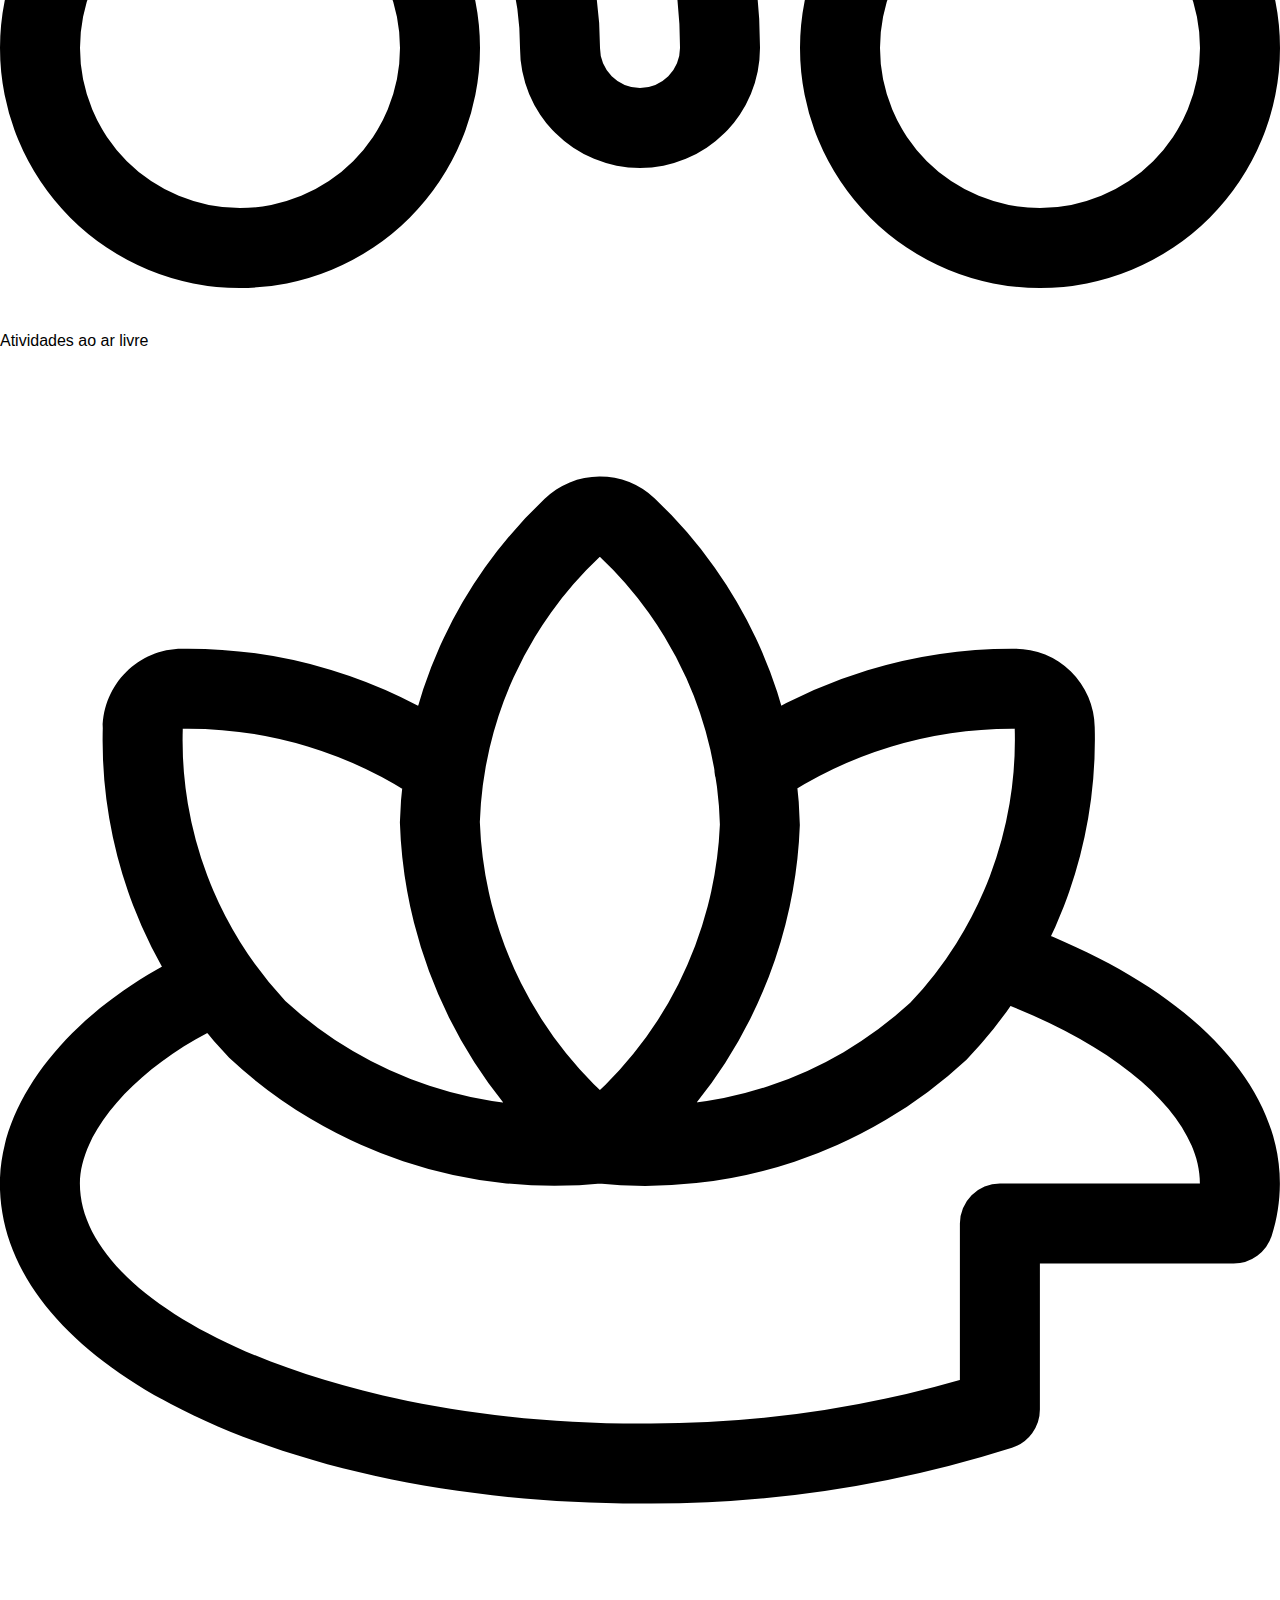
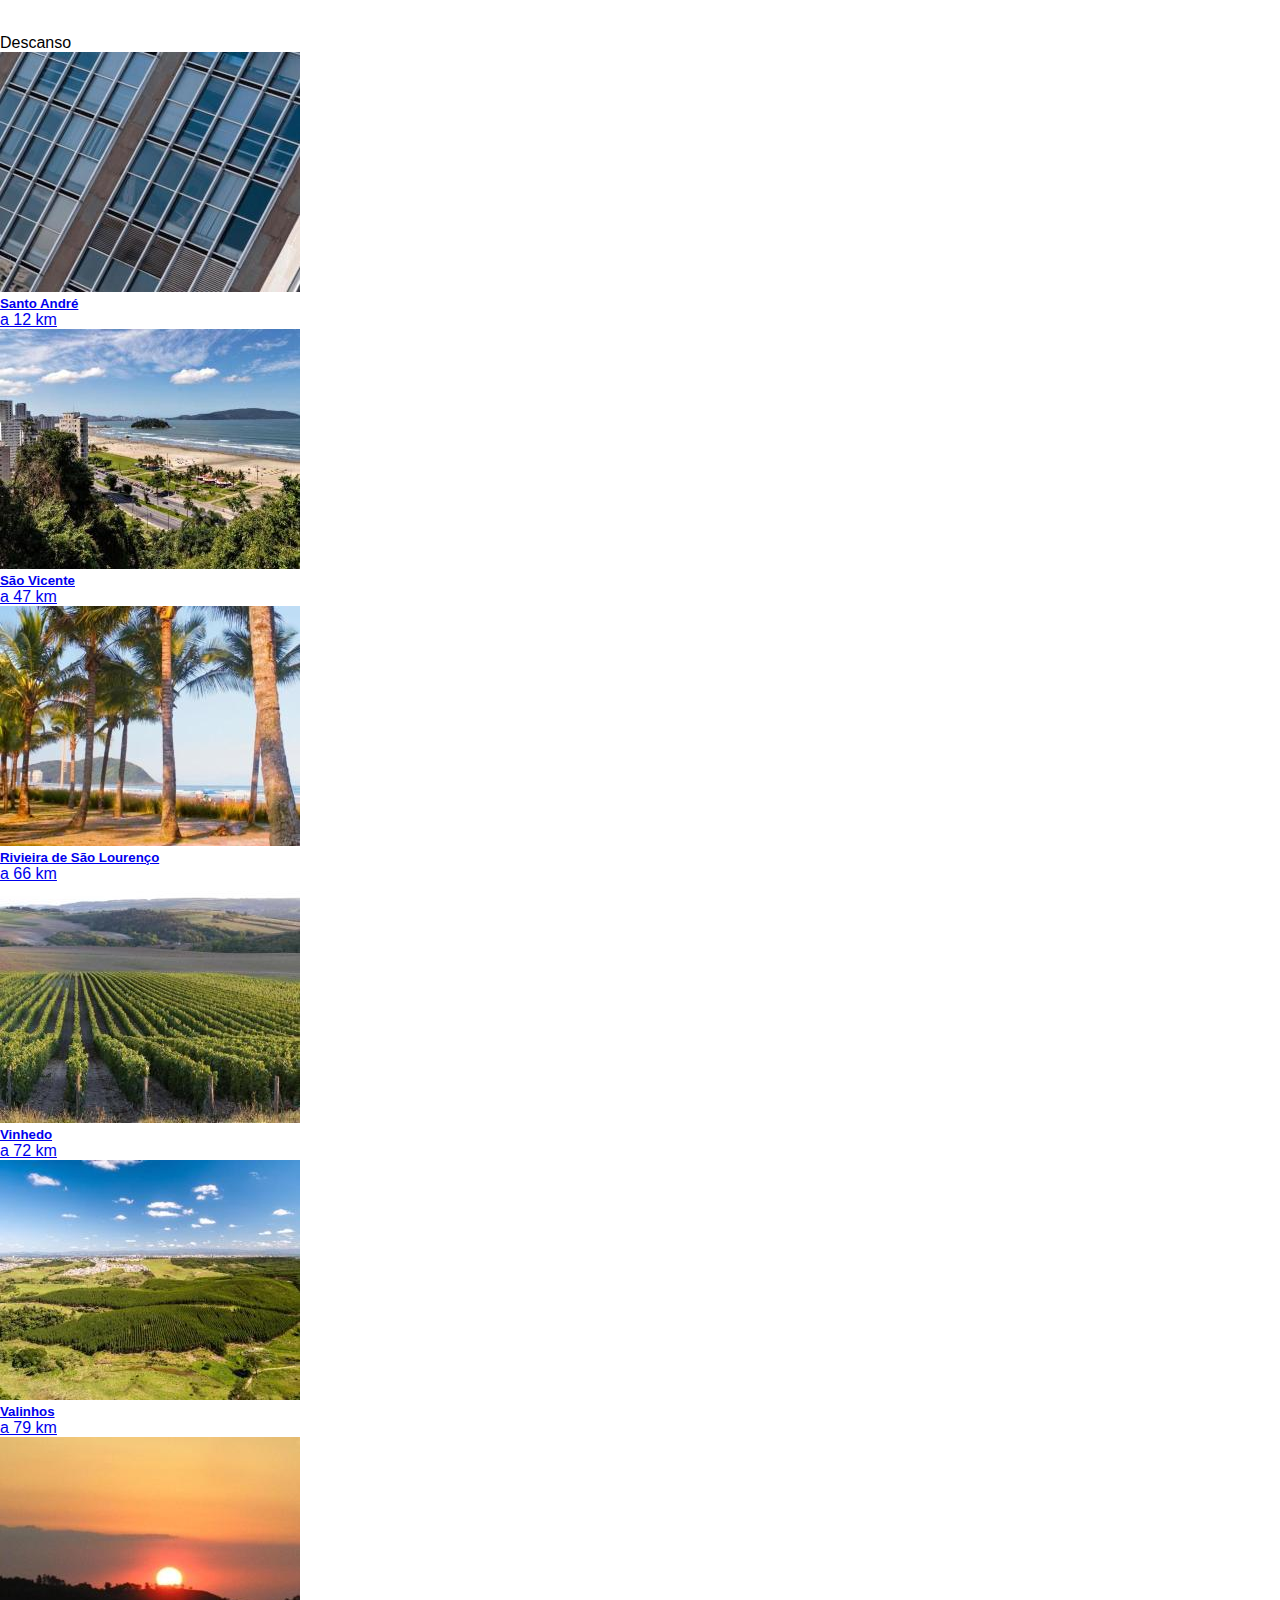
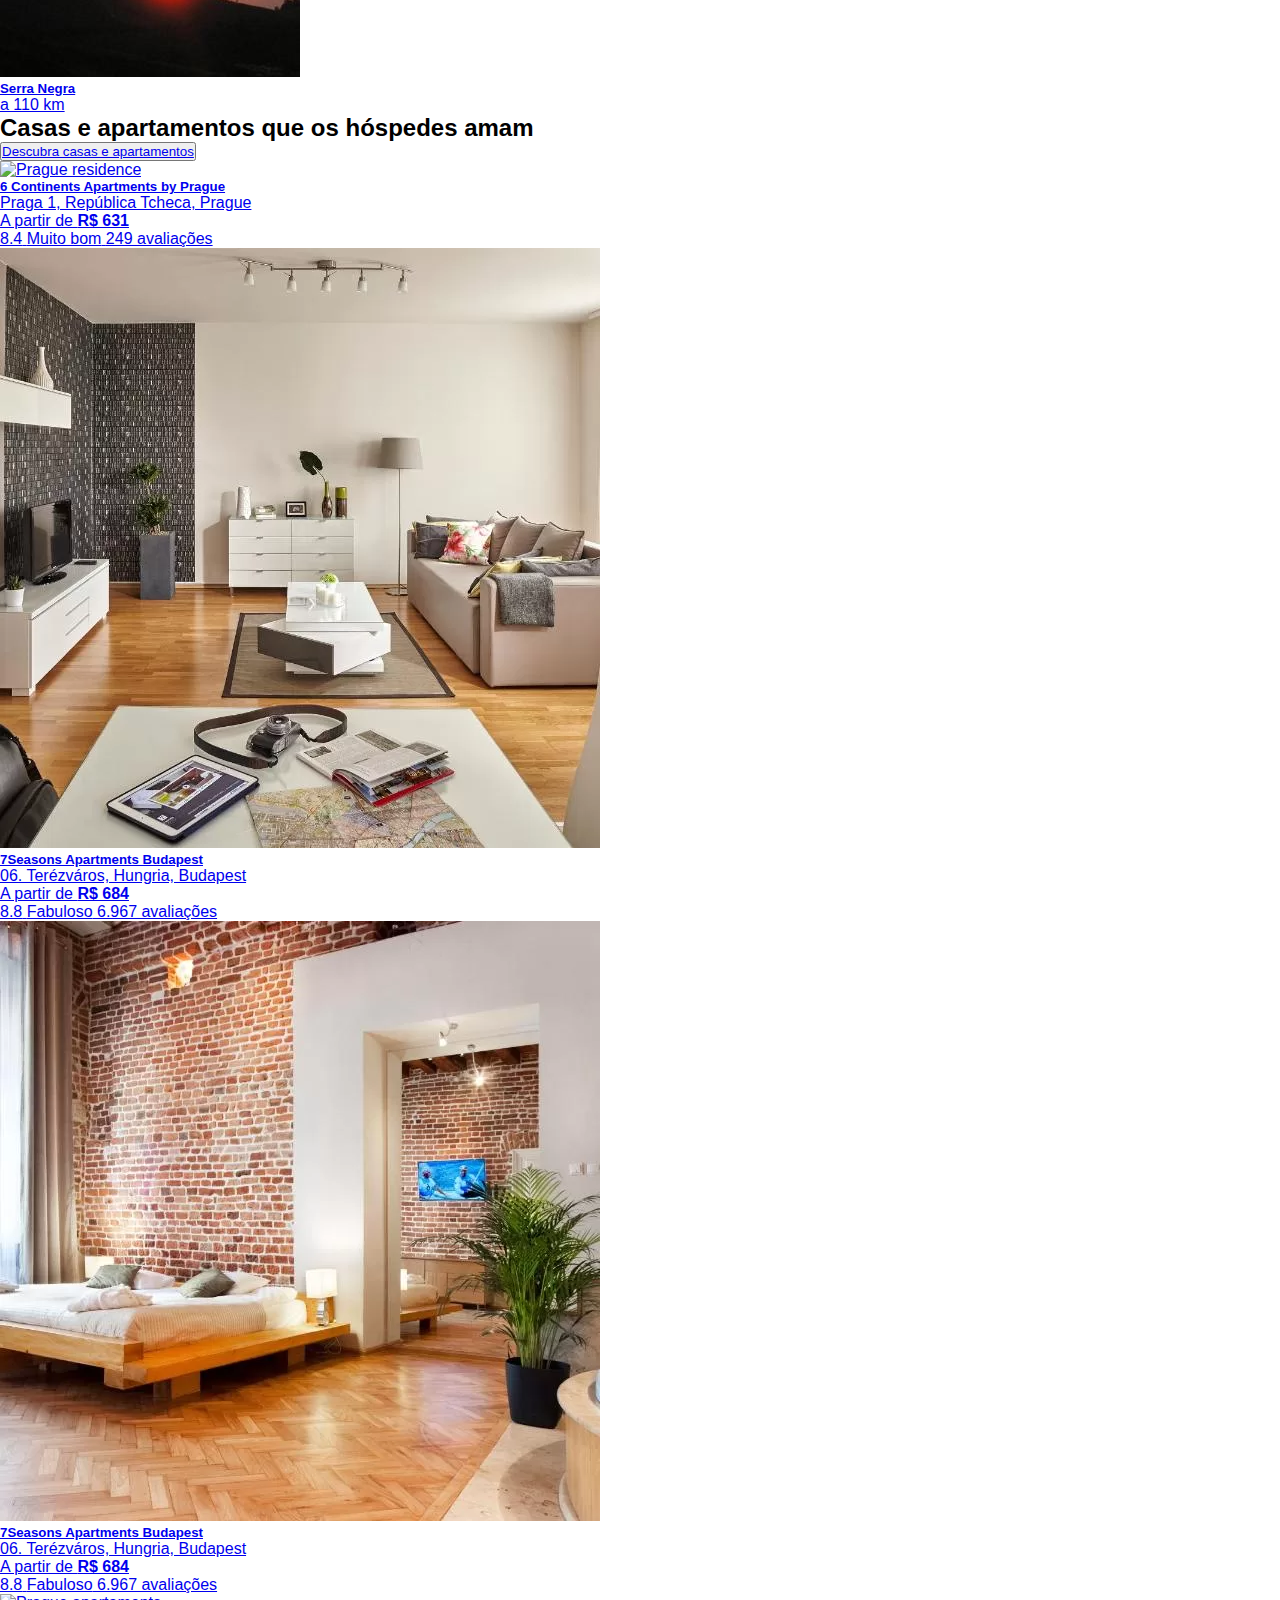
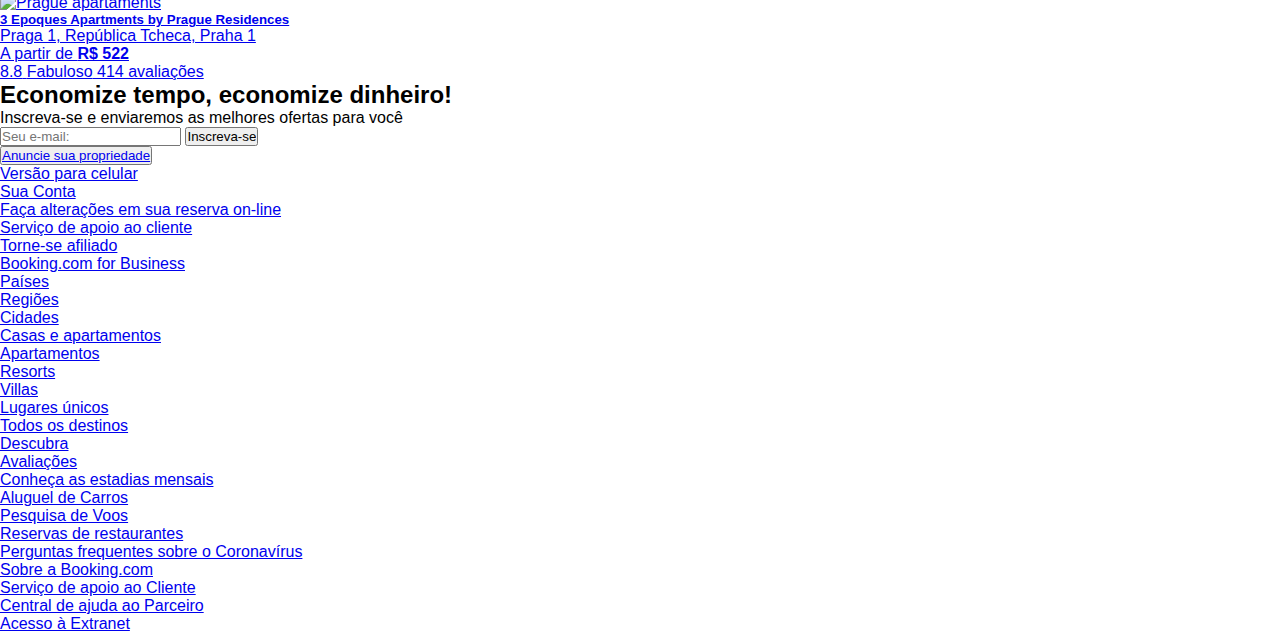
==== commit c0144d14: "site css" ====
--- a/index.html
+++ b/index.html
@@ -124,8 +124,8 @@
         <h2>Ofertas</h2>
         <p>Promoções e ofertas especiais para você</p>
 
-        <ul>
-            <li>
+        <ul class="offers-list">
+            <li class="offers-banner">
                 <h4>Economize 15% com as ofertas de Fim de Ano</h4>
                 <p>Conheça mais um destino da sua lista de desejos</p>
                 <button>
--- a/style.css
+++ b/style.css
@@ -220,9 +220,26 @@
     color: #0071ce;
 }
 
-
-
-
+.offers{
+    margin-top: 2rem;
+}
+
+.offers > p {
+    color-scheme: #6b6b6b;
+}
+
+.offers-list{
+    display: flex;
+    justify-content: space-between;
+}
+
+.offers-banner{
+    color: white;
+    background-image: url("assets/banner-oferta.jpeg");
+    background-repeat:no-repeat;
+    background-size: cover;
+    
+}
 
 
 
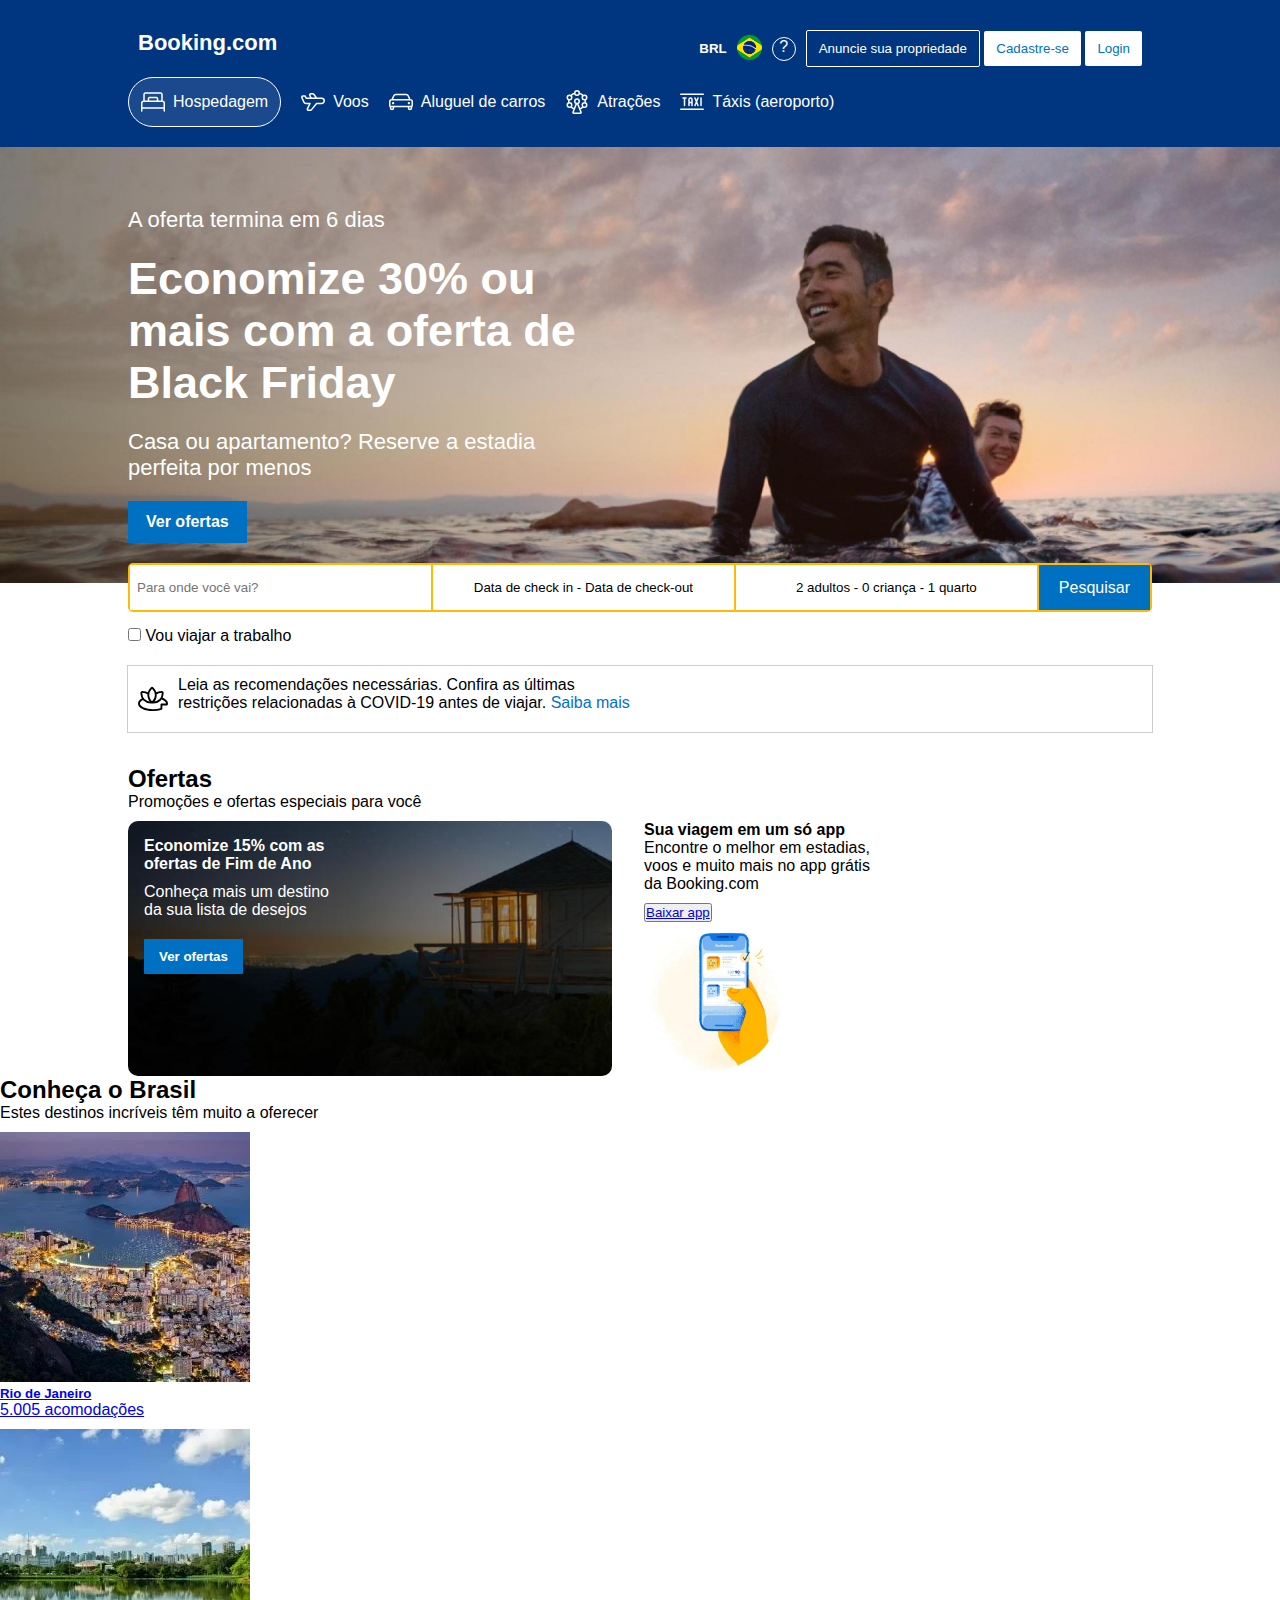
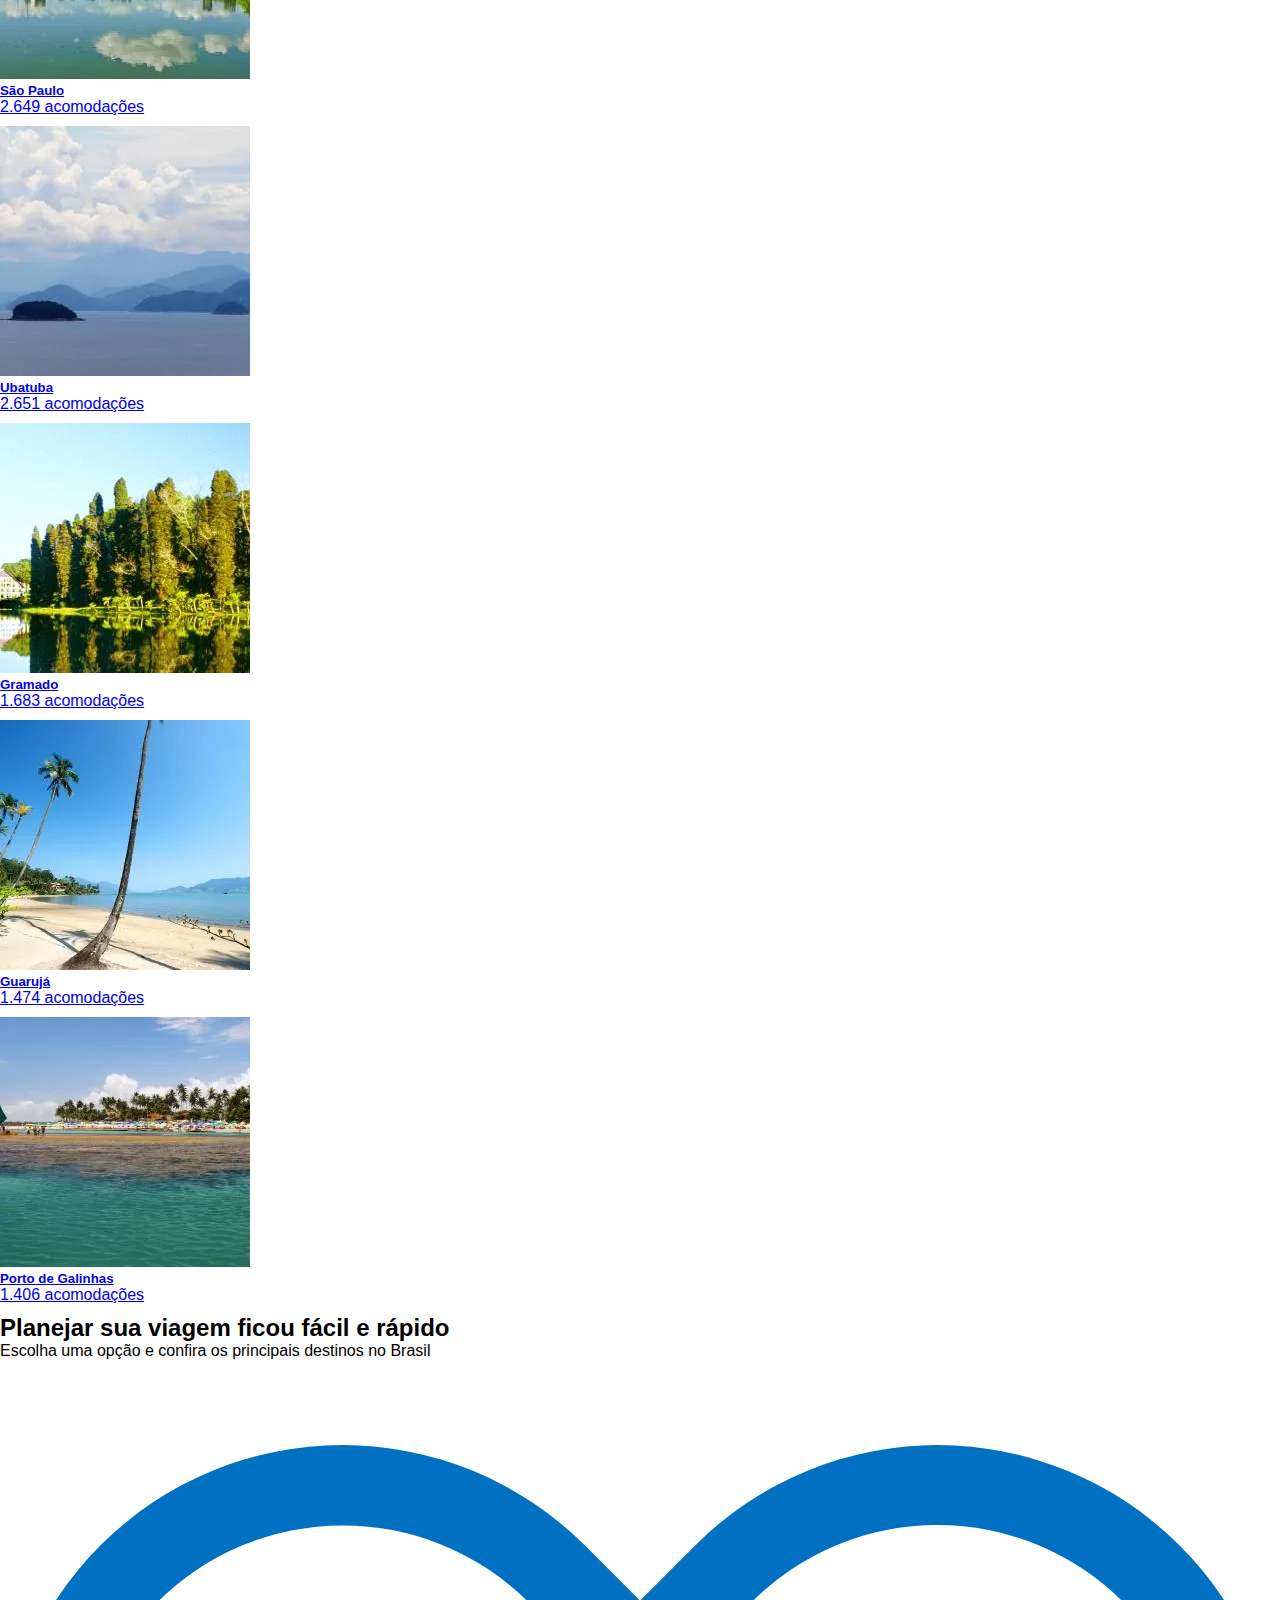
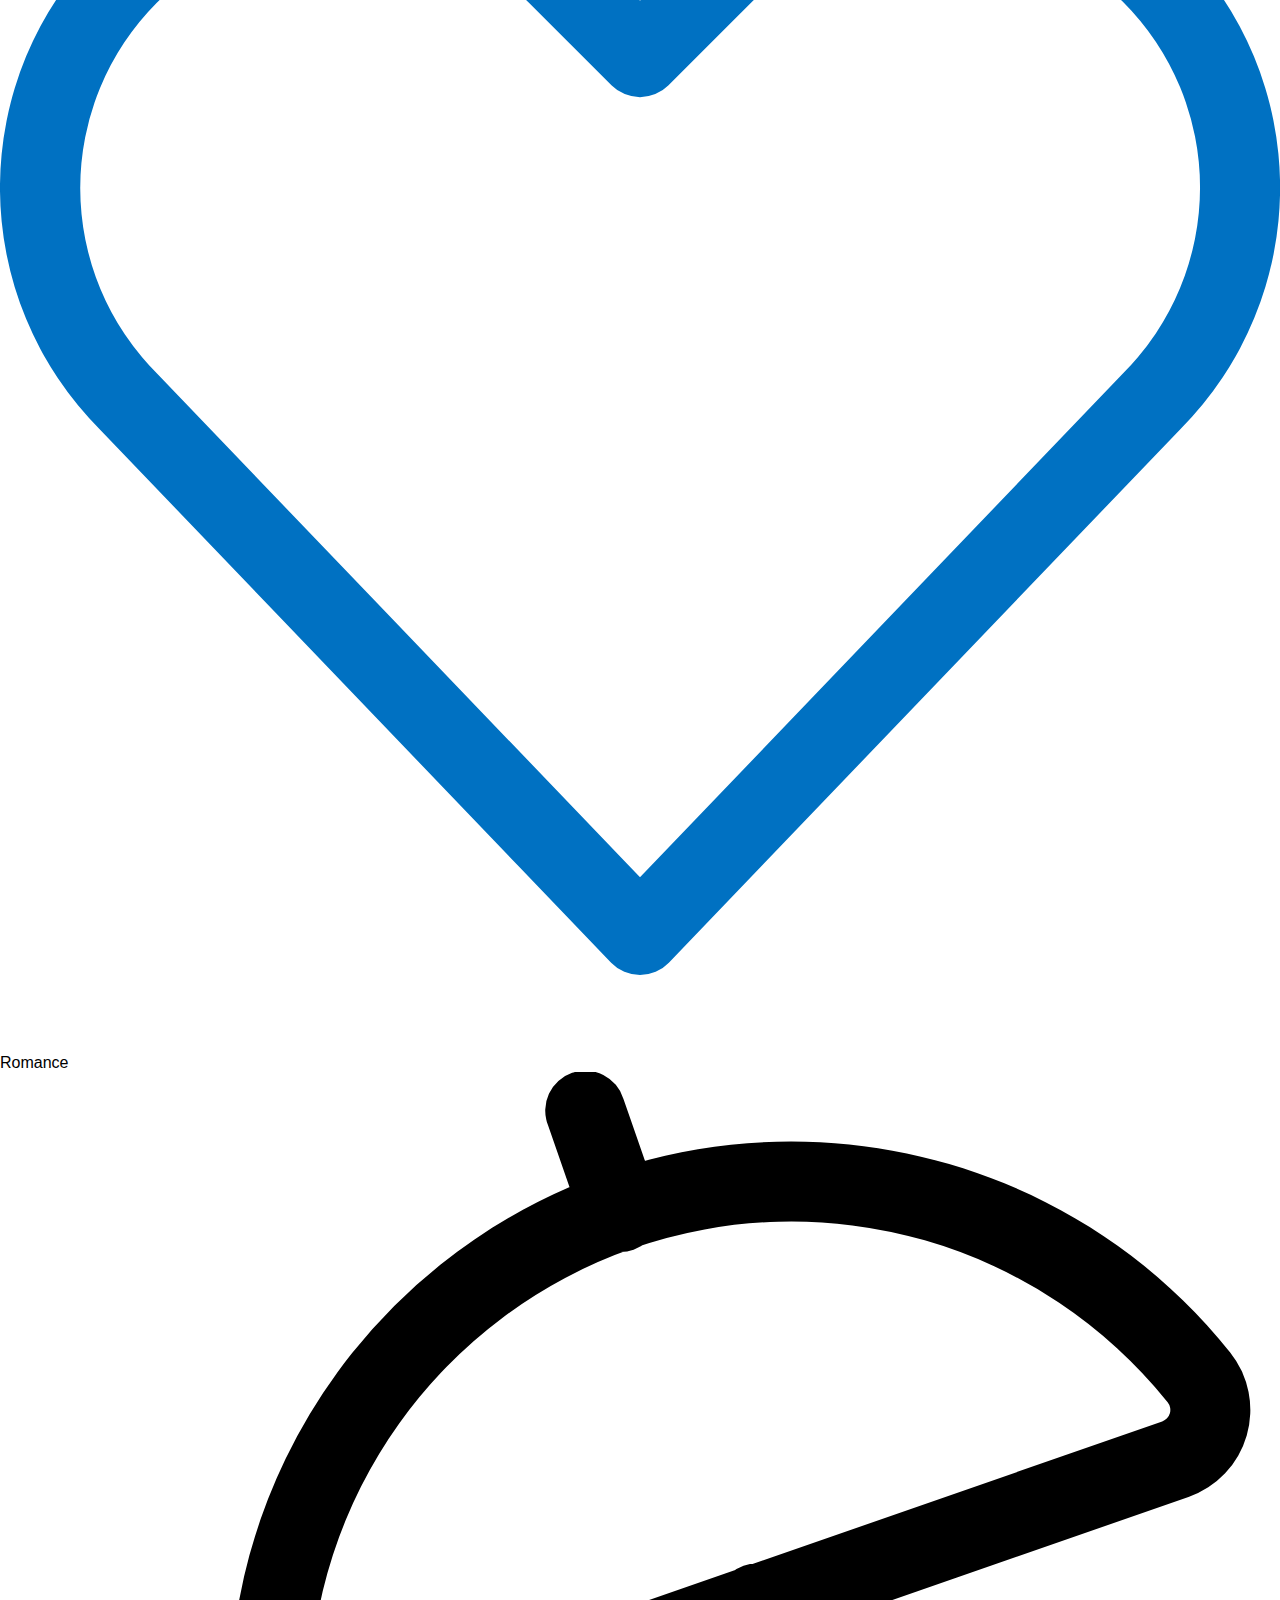
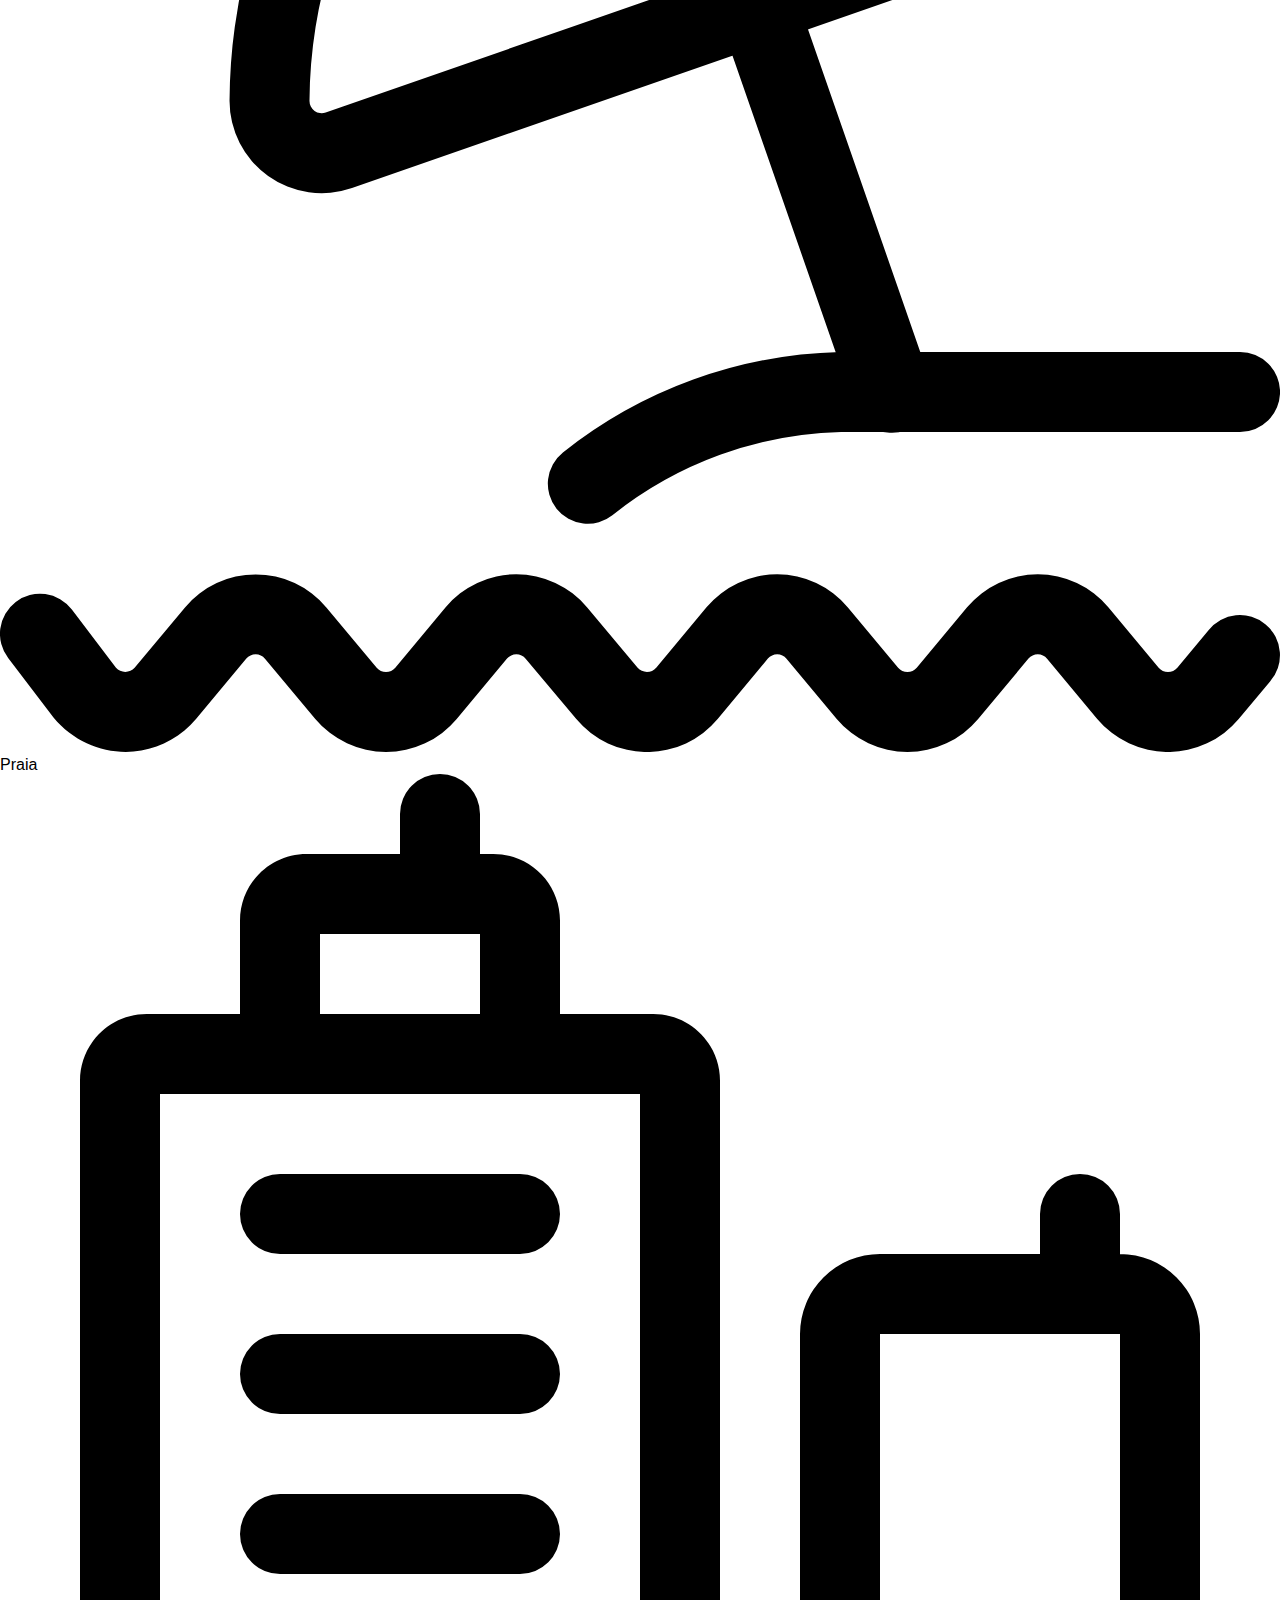
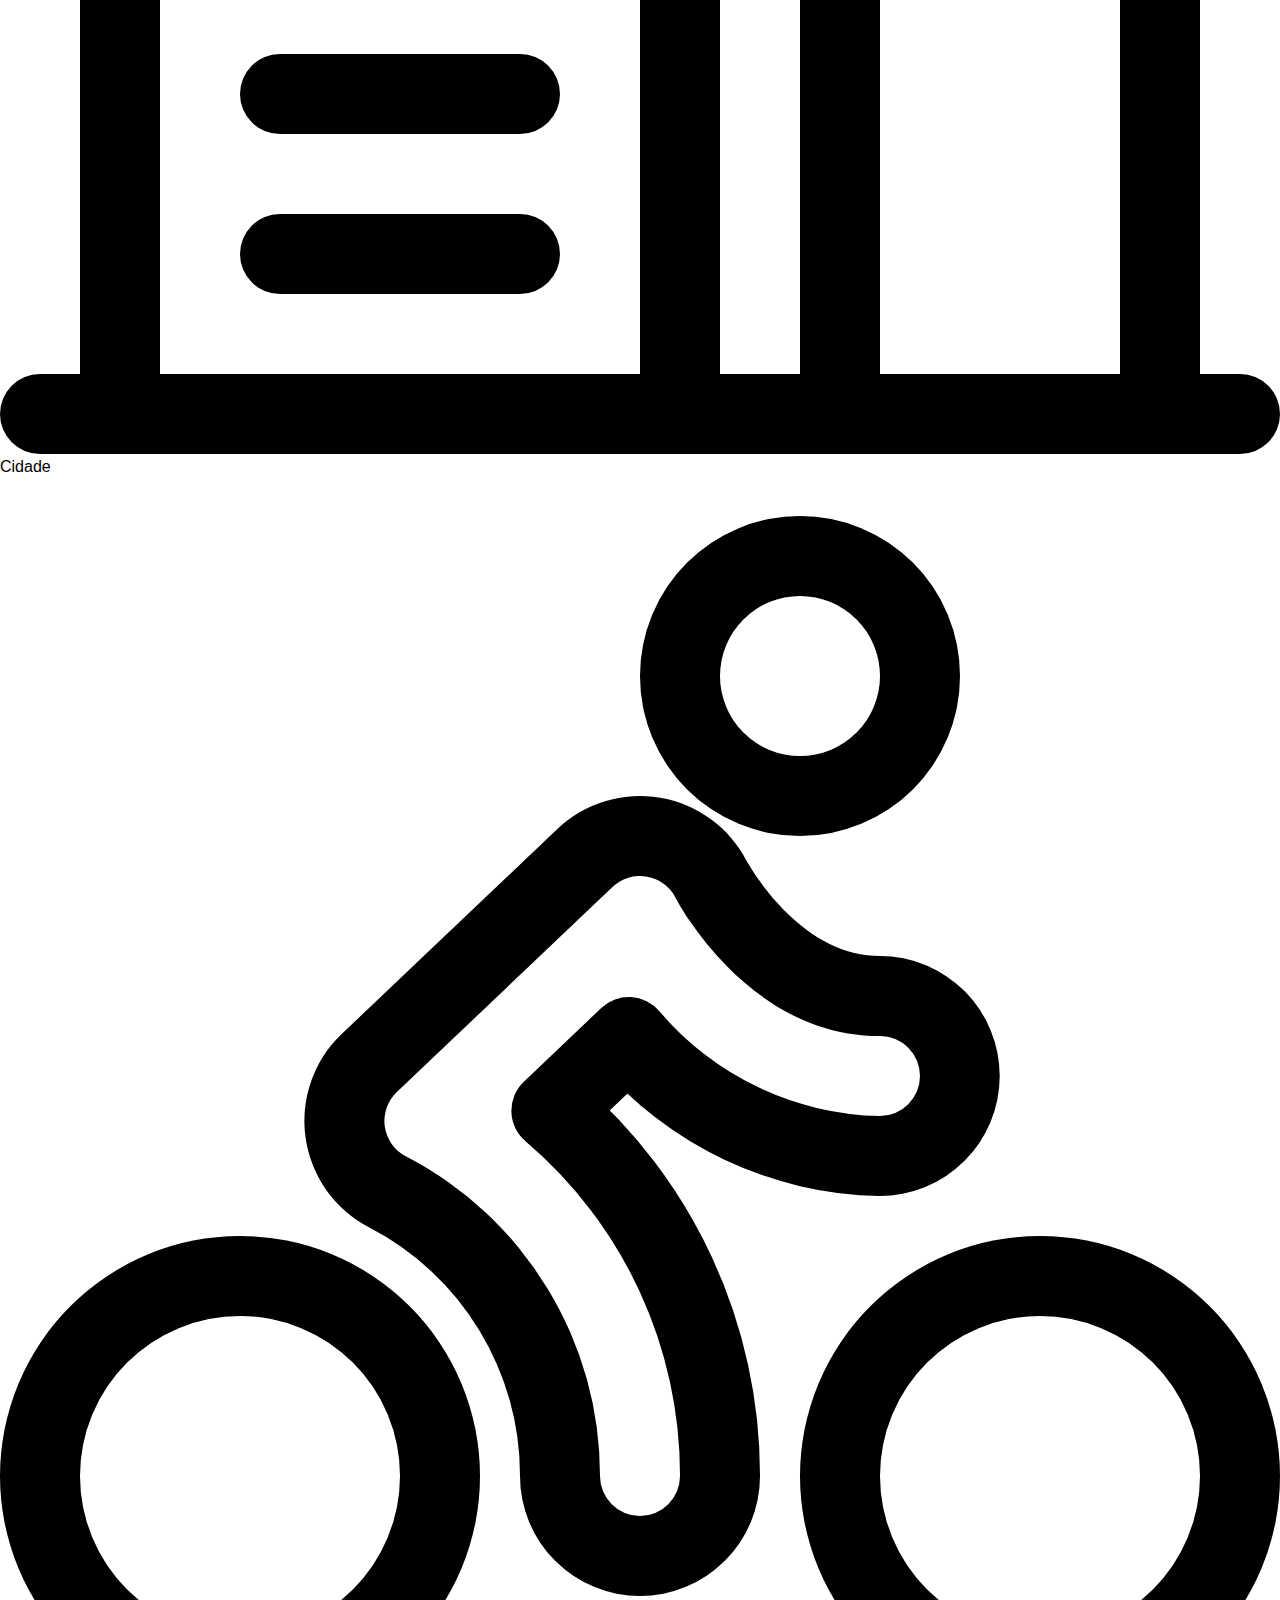
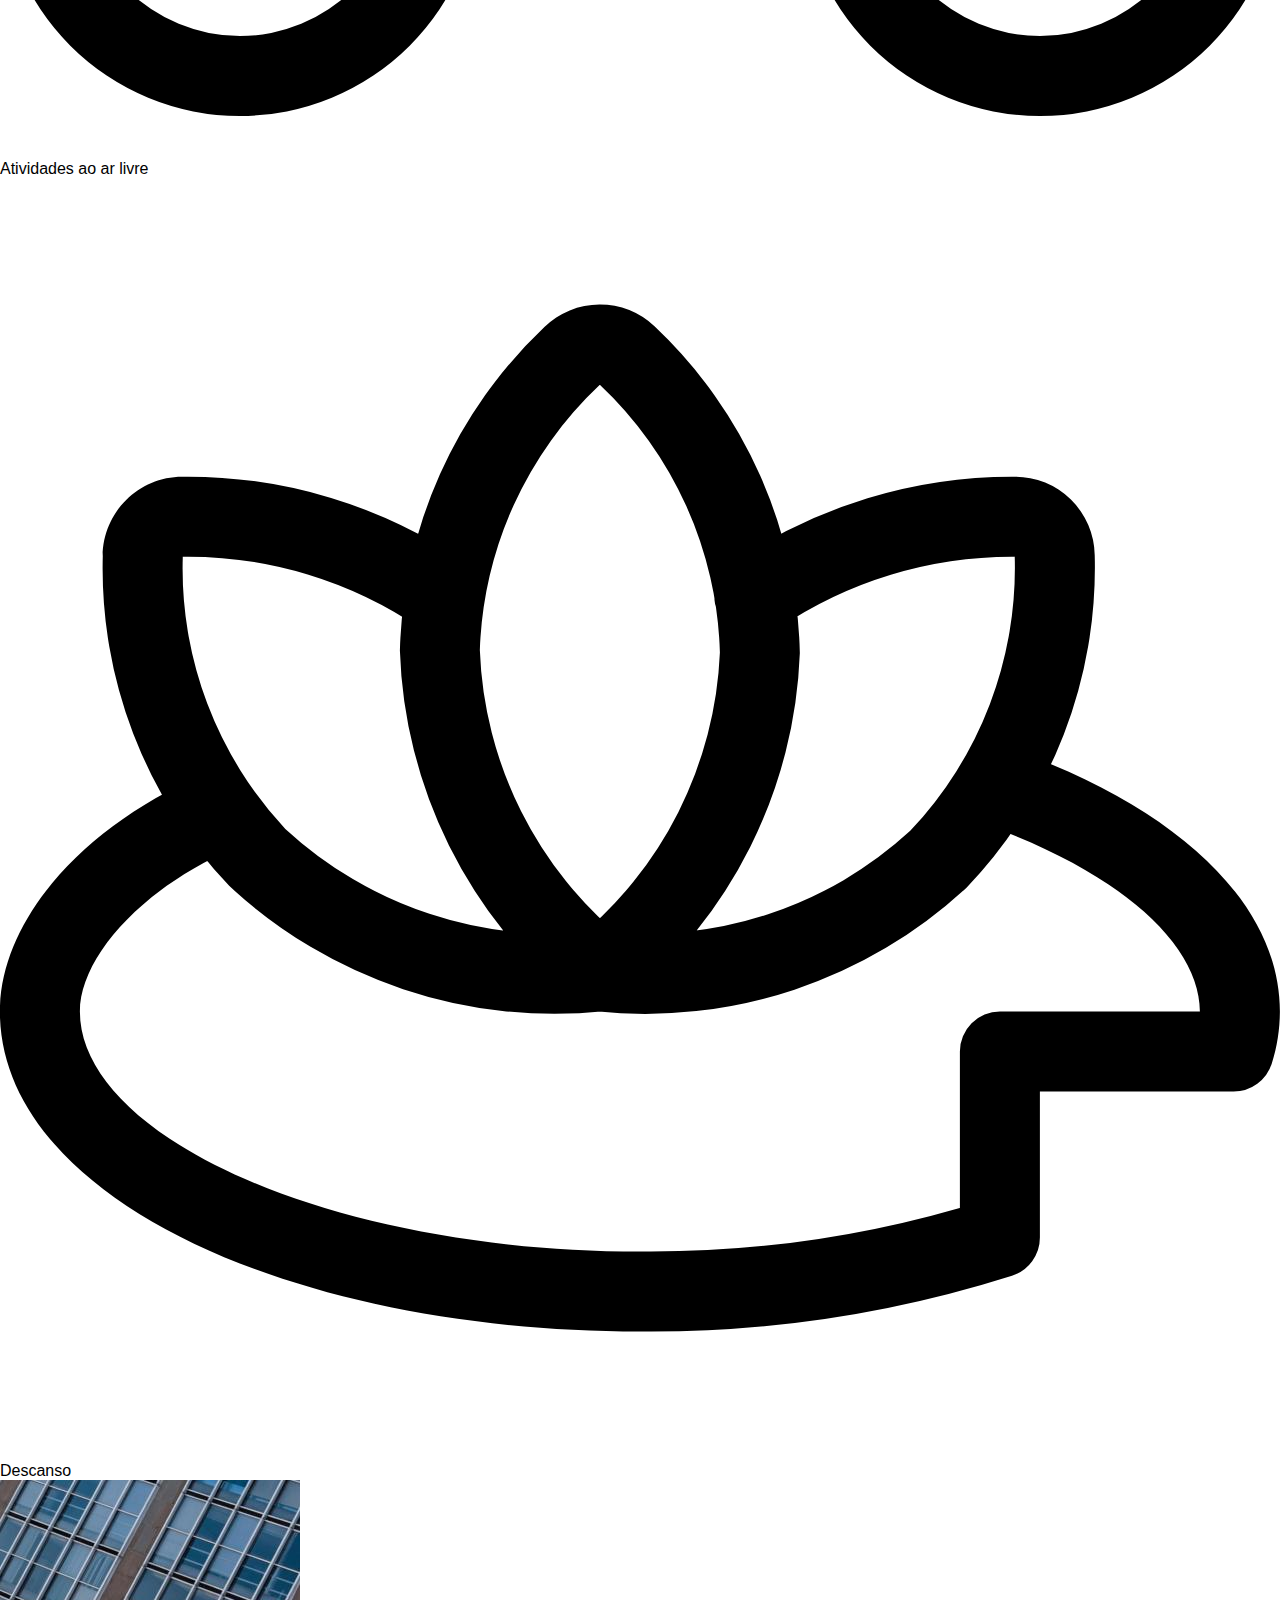
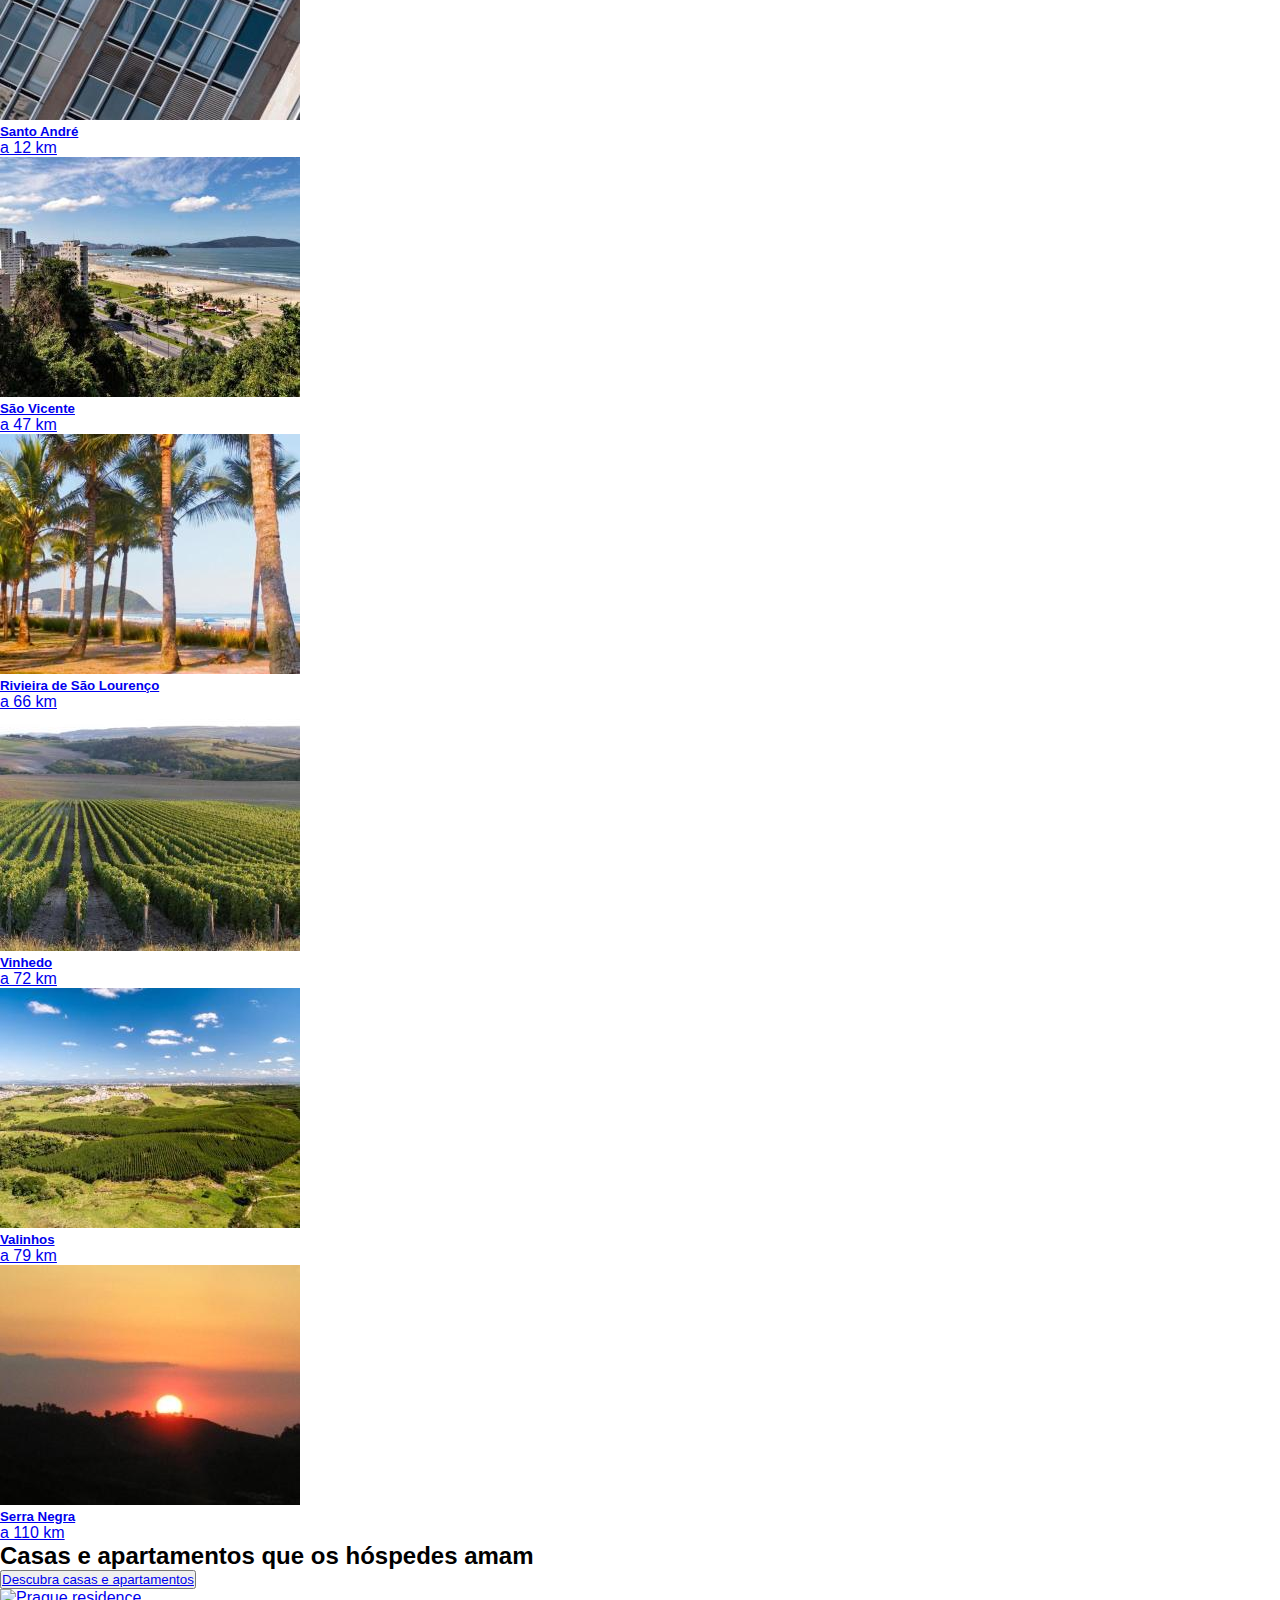
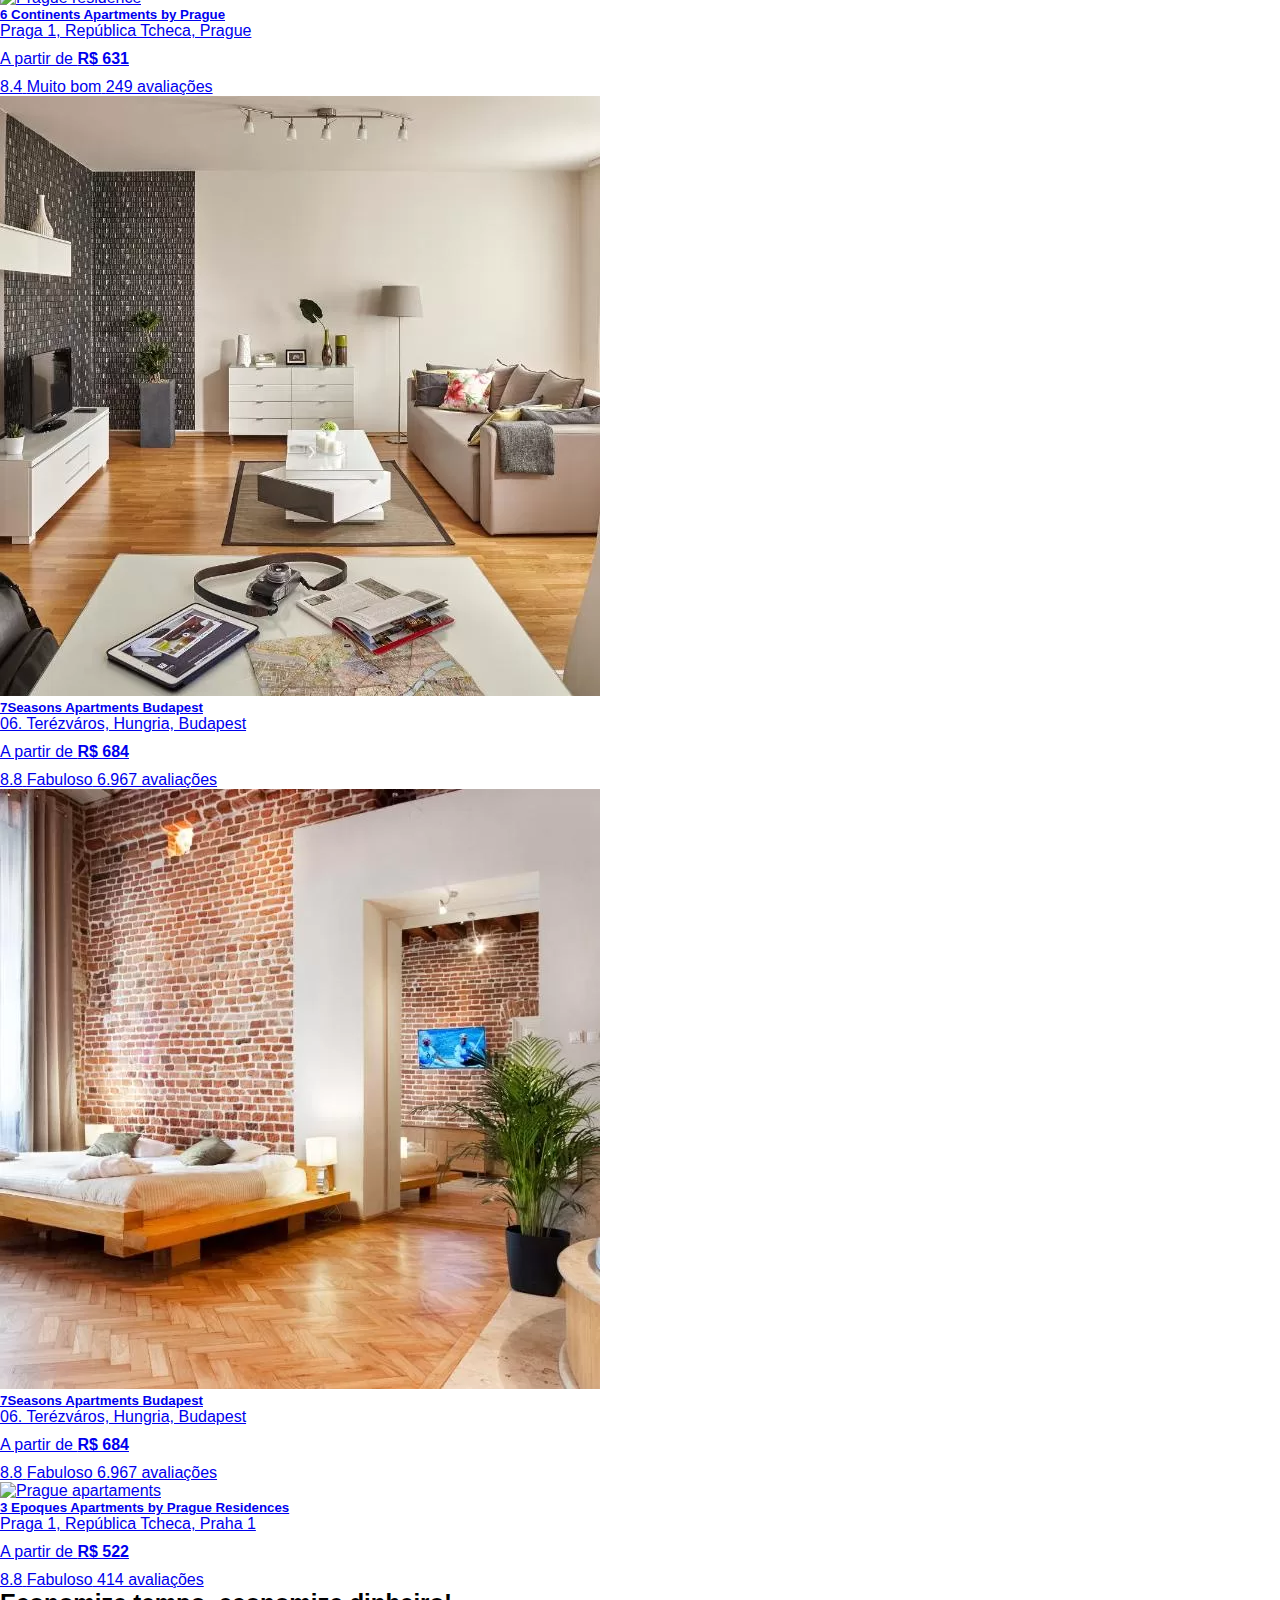
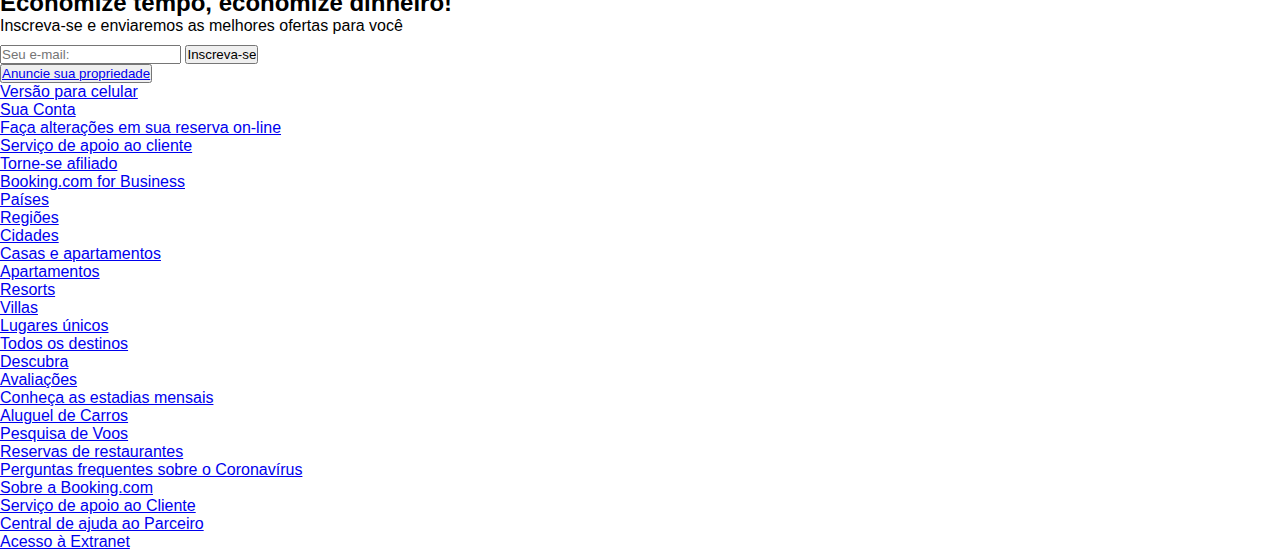
==== commit 7cd53cef: "site css" ====
--- a/index.html
+++ b/index.html
@@ -145,7 +145,7 @@
                     </button>
                 </div>
                 <div>
-                    <img src="assets/app.jpeg" alt="Baixar app">
+                    <img src="assets/app.jpeg" alt="Baixar app" class="img-app">
                 </div>
             </li>
         </ul>
--- a/style.css
+++ b/style.css
@@ -238,9 +238,34 @@
     background-image: url("assets/banner-oferta.jpeg");
     background-repeat:no-repeat;
     background-size: cover;
-    
-}
-
+    width: 50%;
+    border-radius: 10px;
+    padding: 1rem;
+    margin-right: 2rem;    
+}
+
+.offers-banner h4, p{
+width: 45%;
+margin-bottom: 10px;
+}
+
+.offers-banner button {
+    
+    background-color: #0071c2;
+    padding: 10px 15px;
+    font-weight: bold;
+    border-radius: 1px;
+    margin-top: 10px;
+    border: none;
+}
+
+.offers-banner button a{
+    text-decoration: none;
+    color: white;
+}
+.img-app {
+    width: 150px;
+}
 
 
 
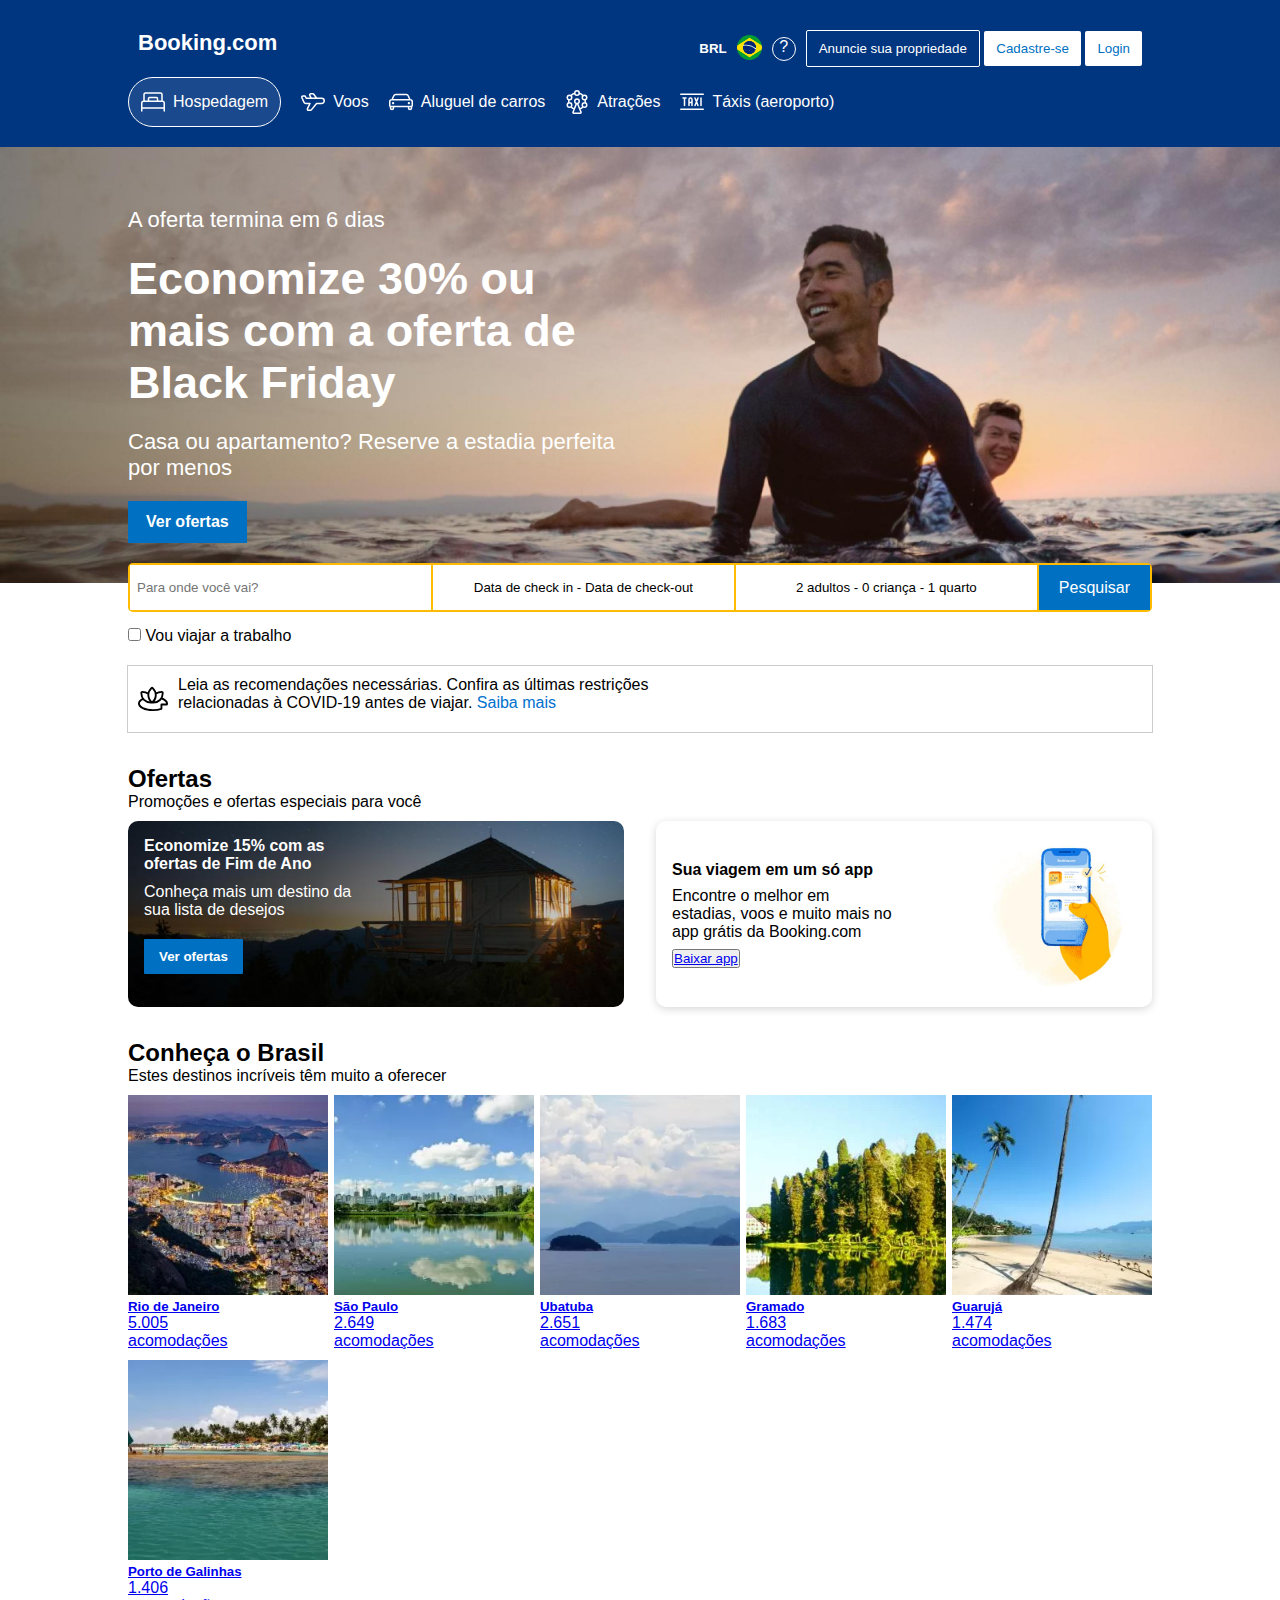
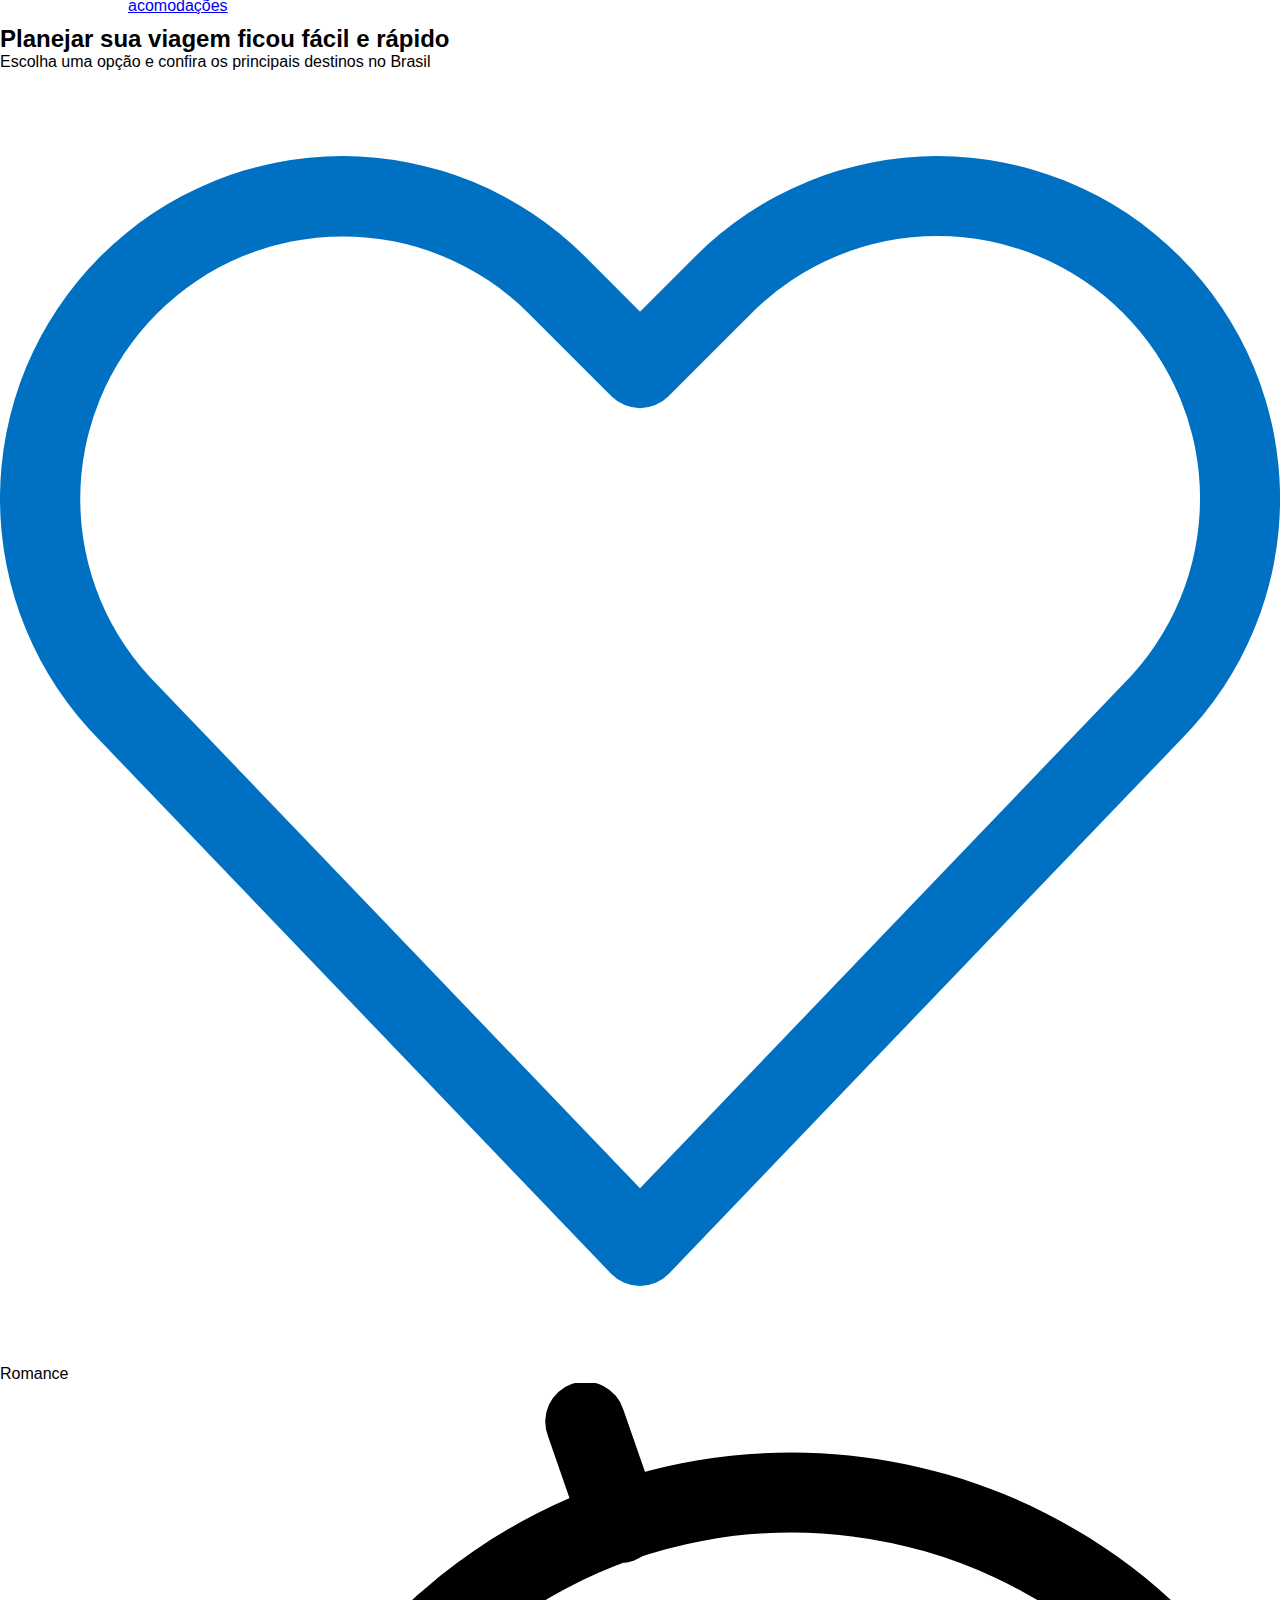
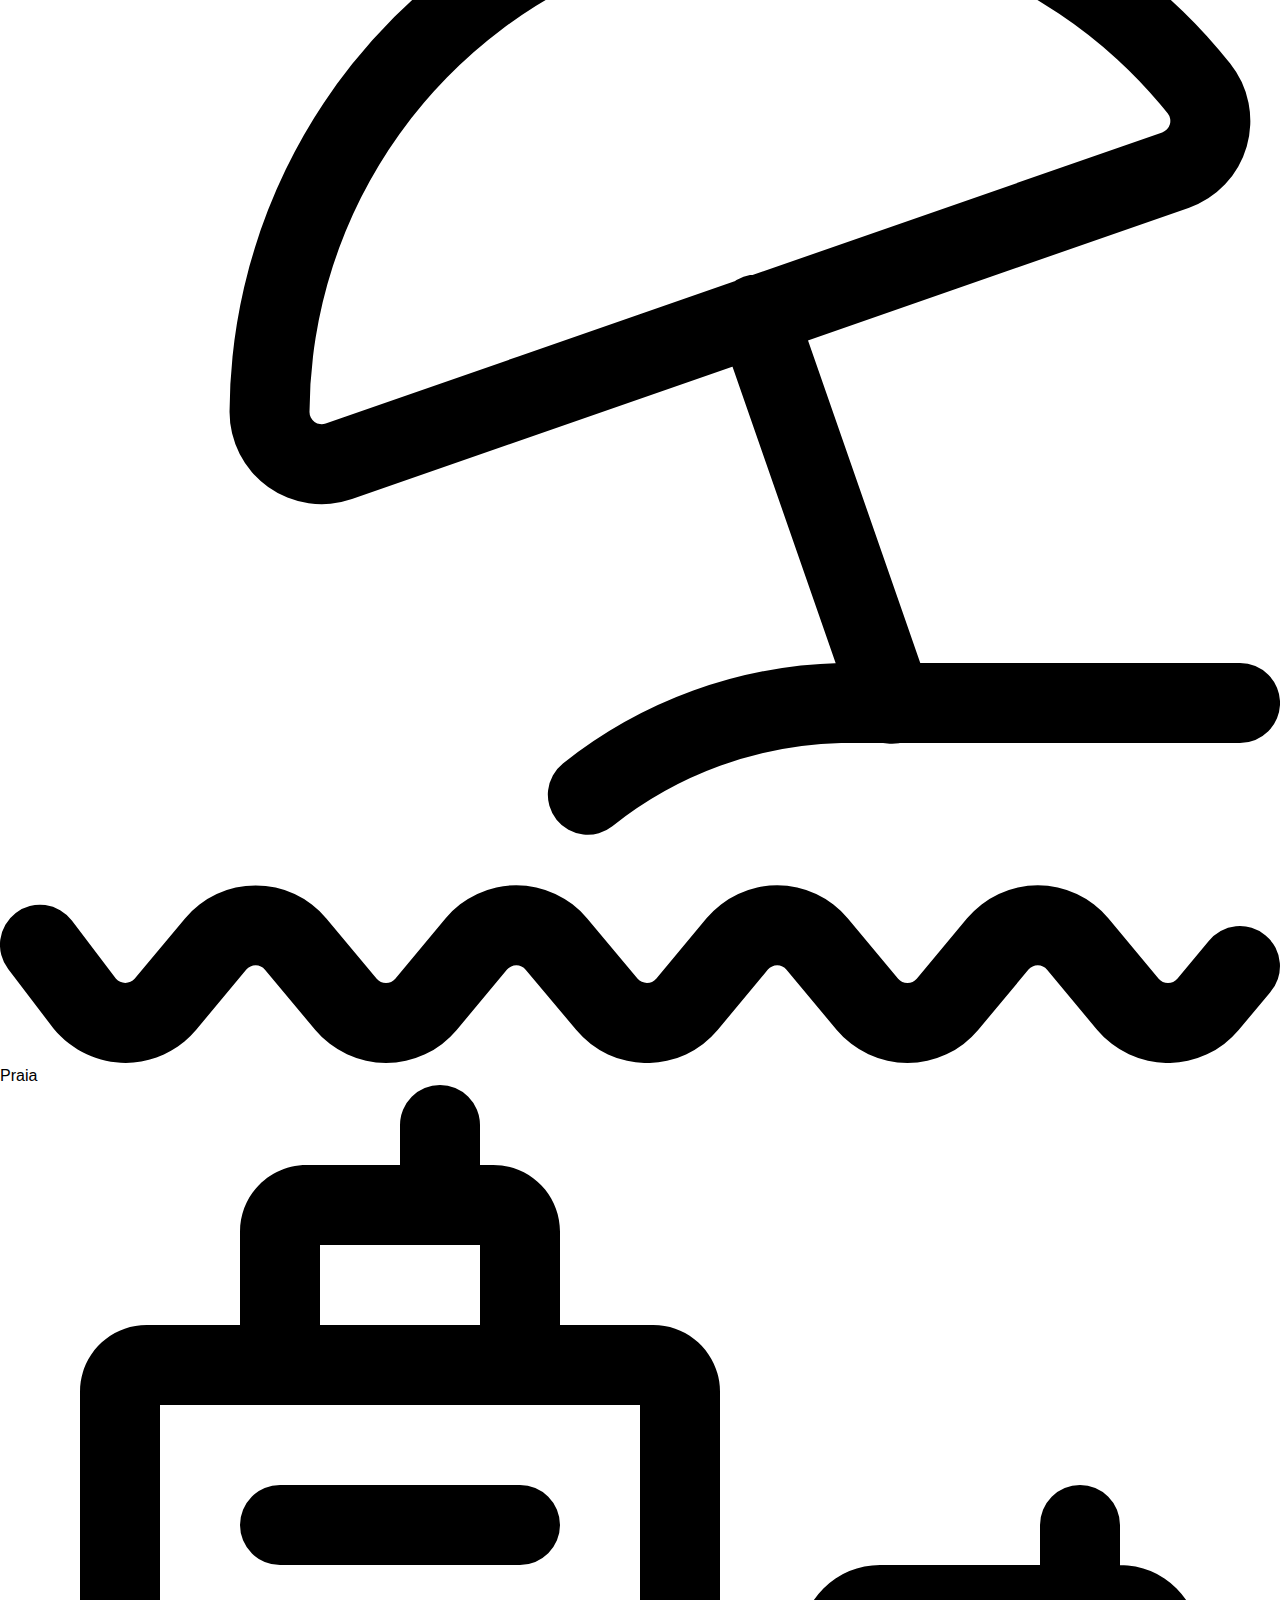
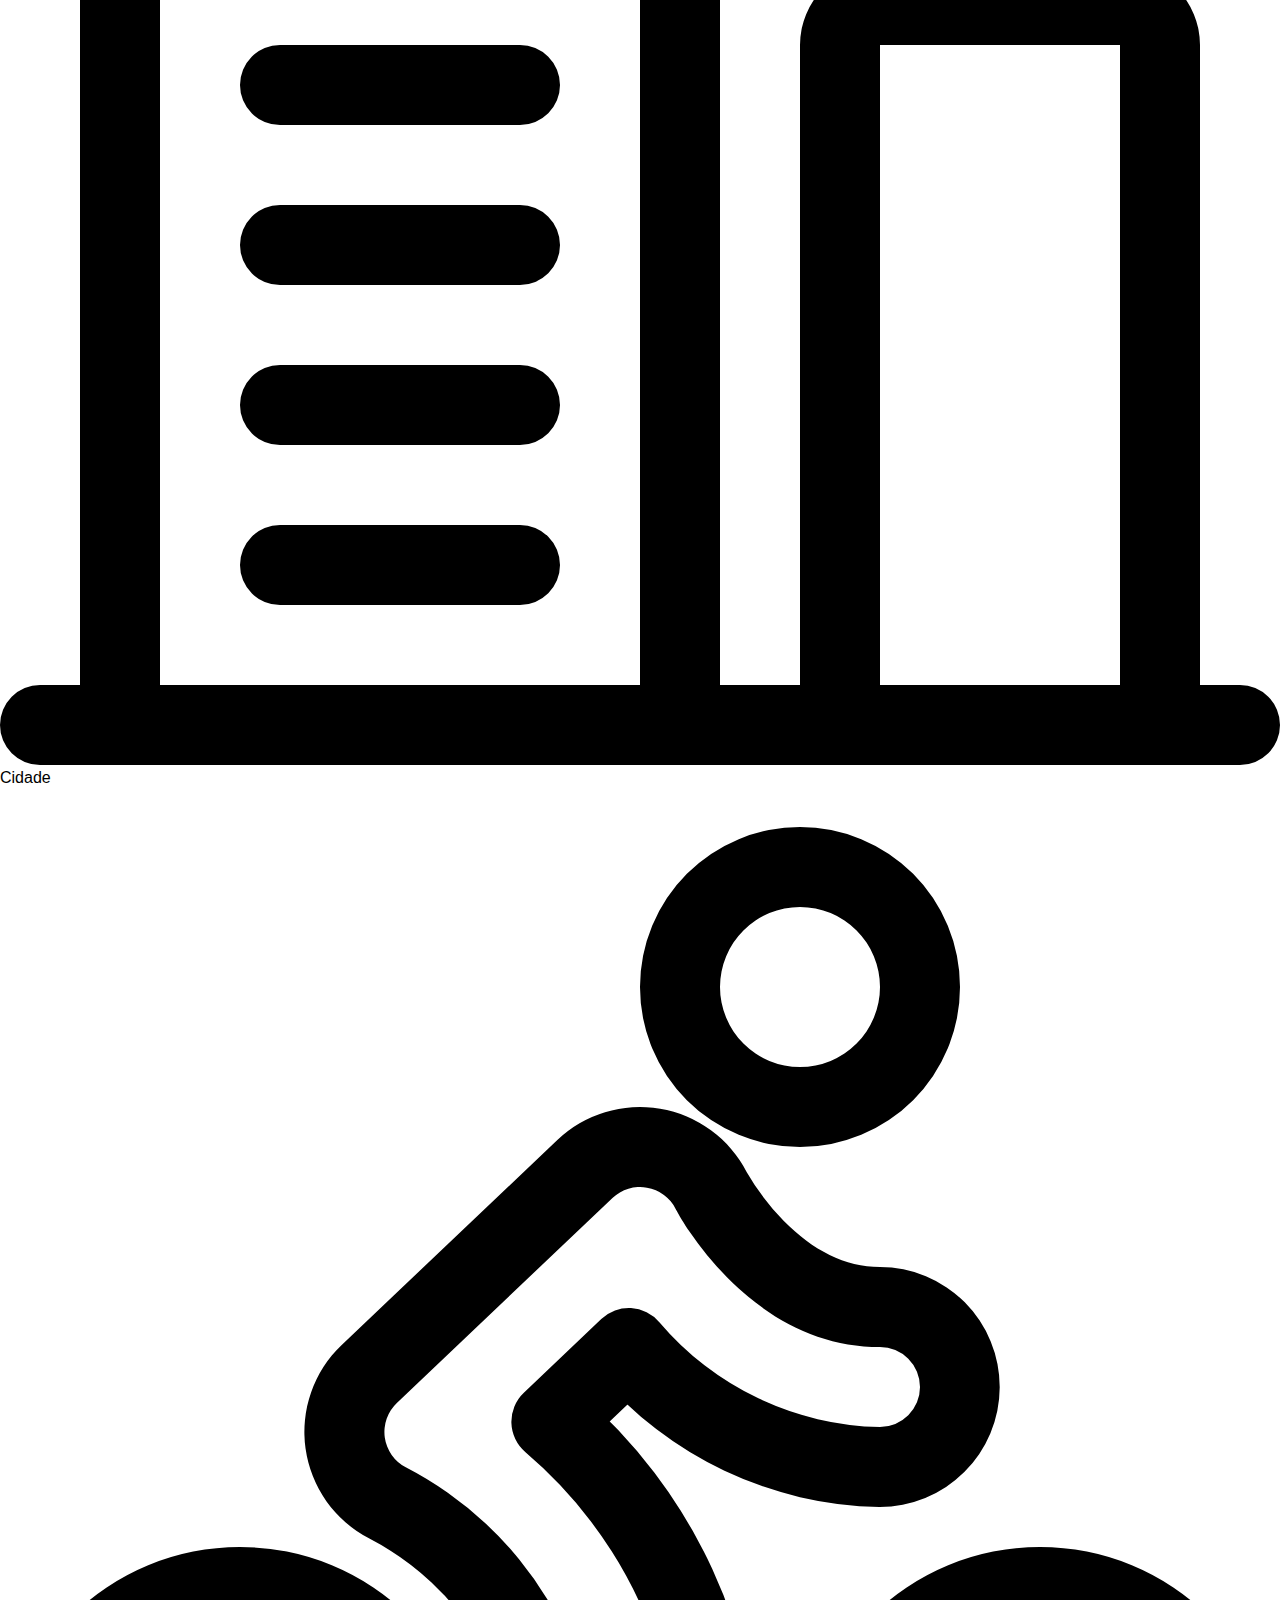
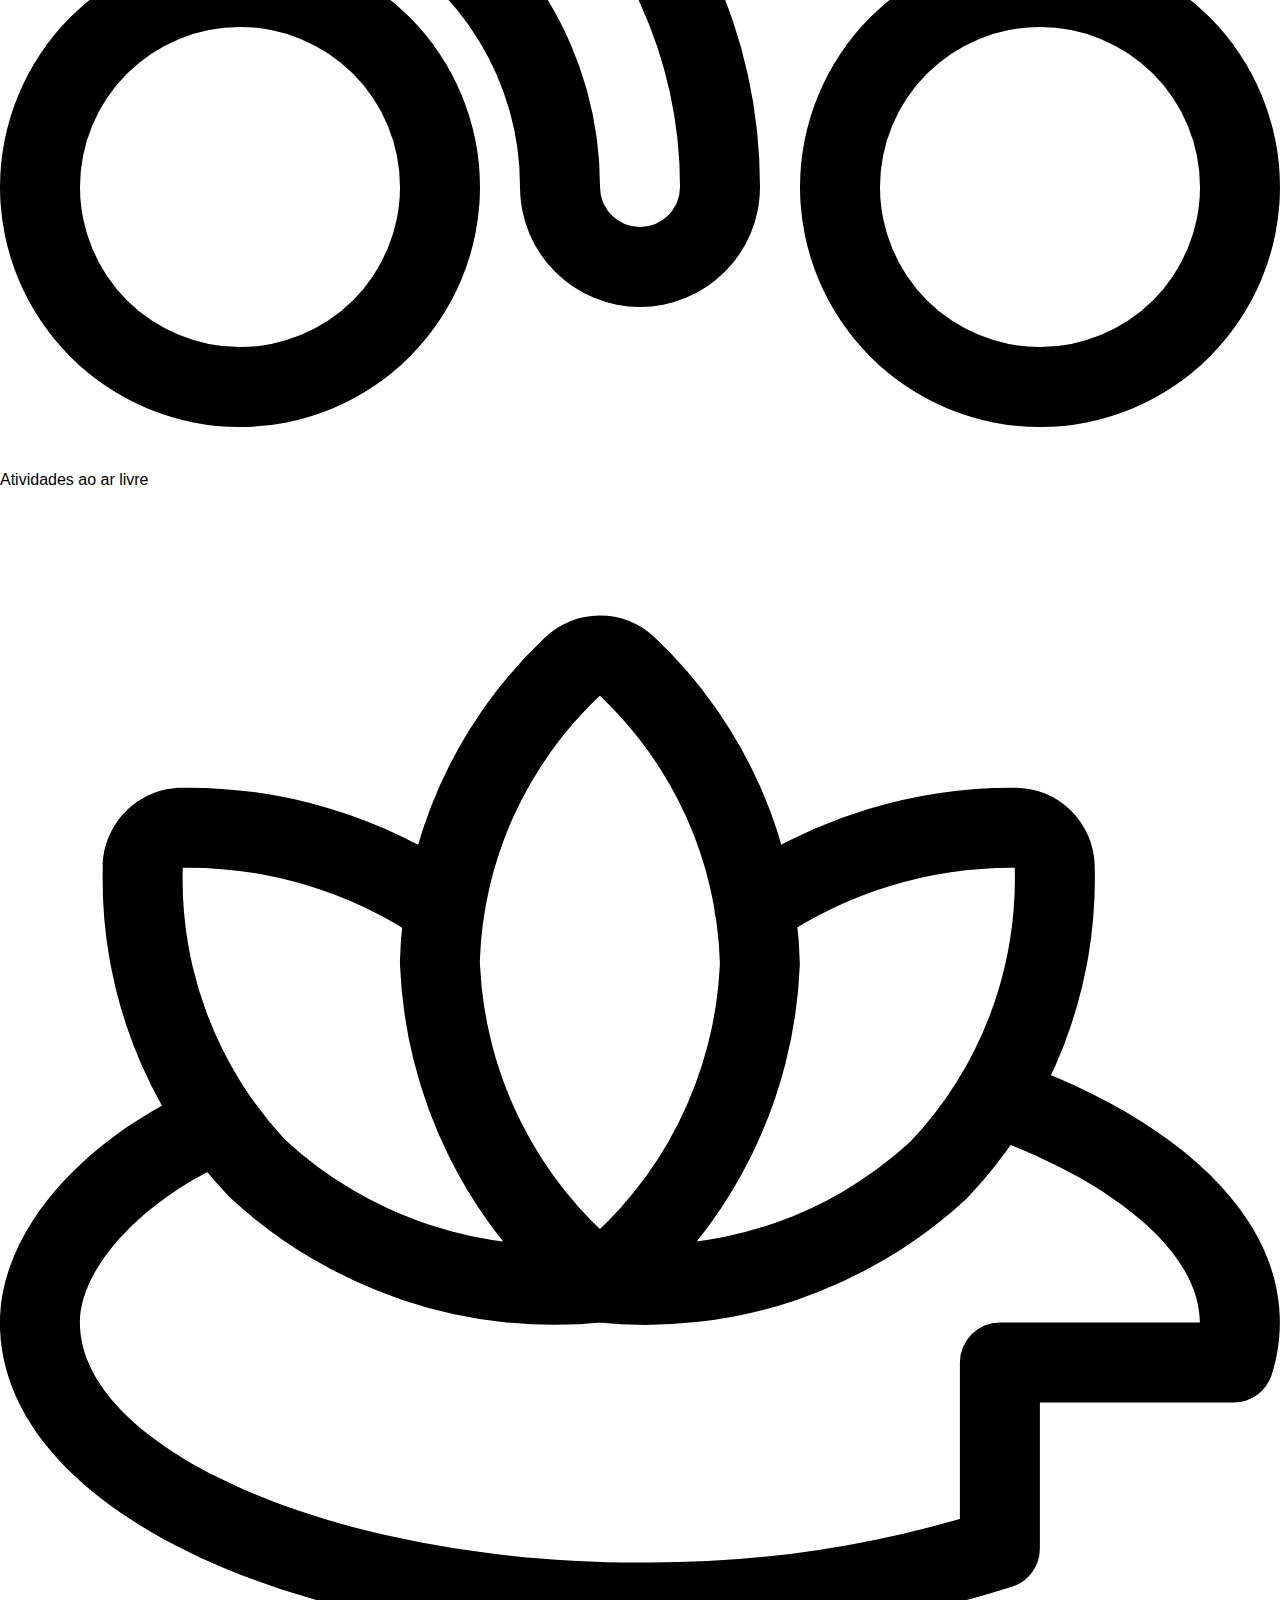
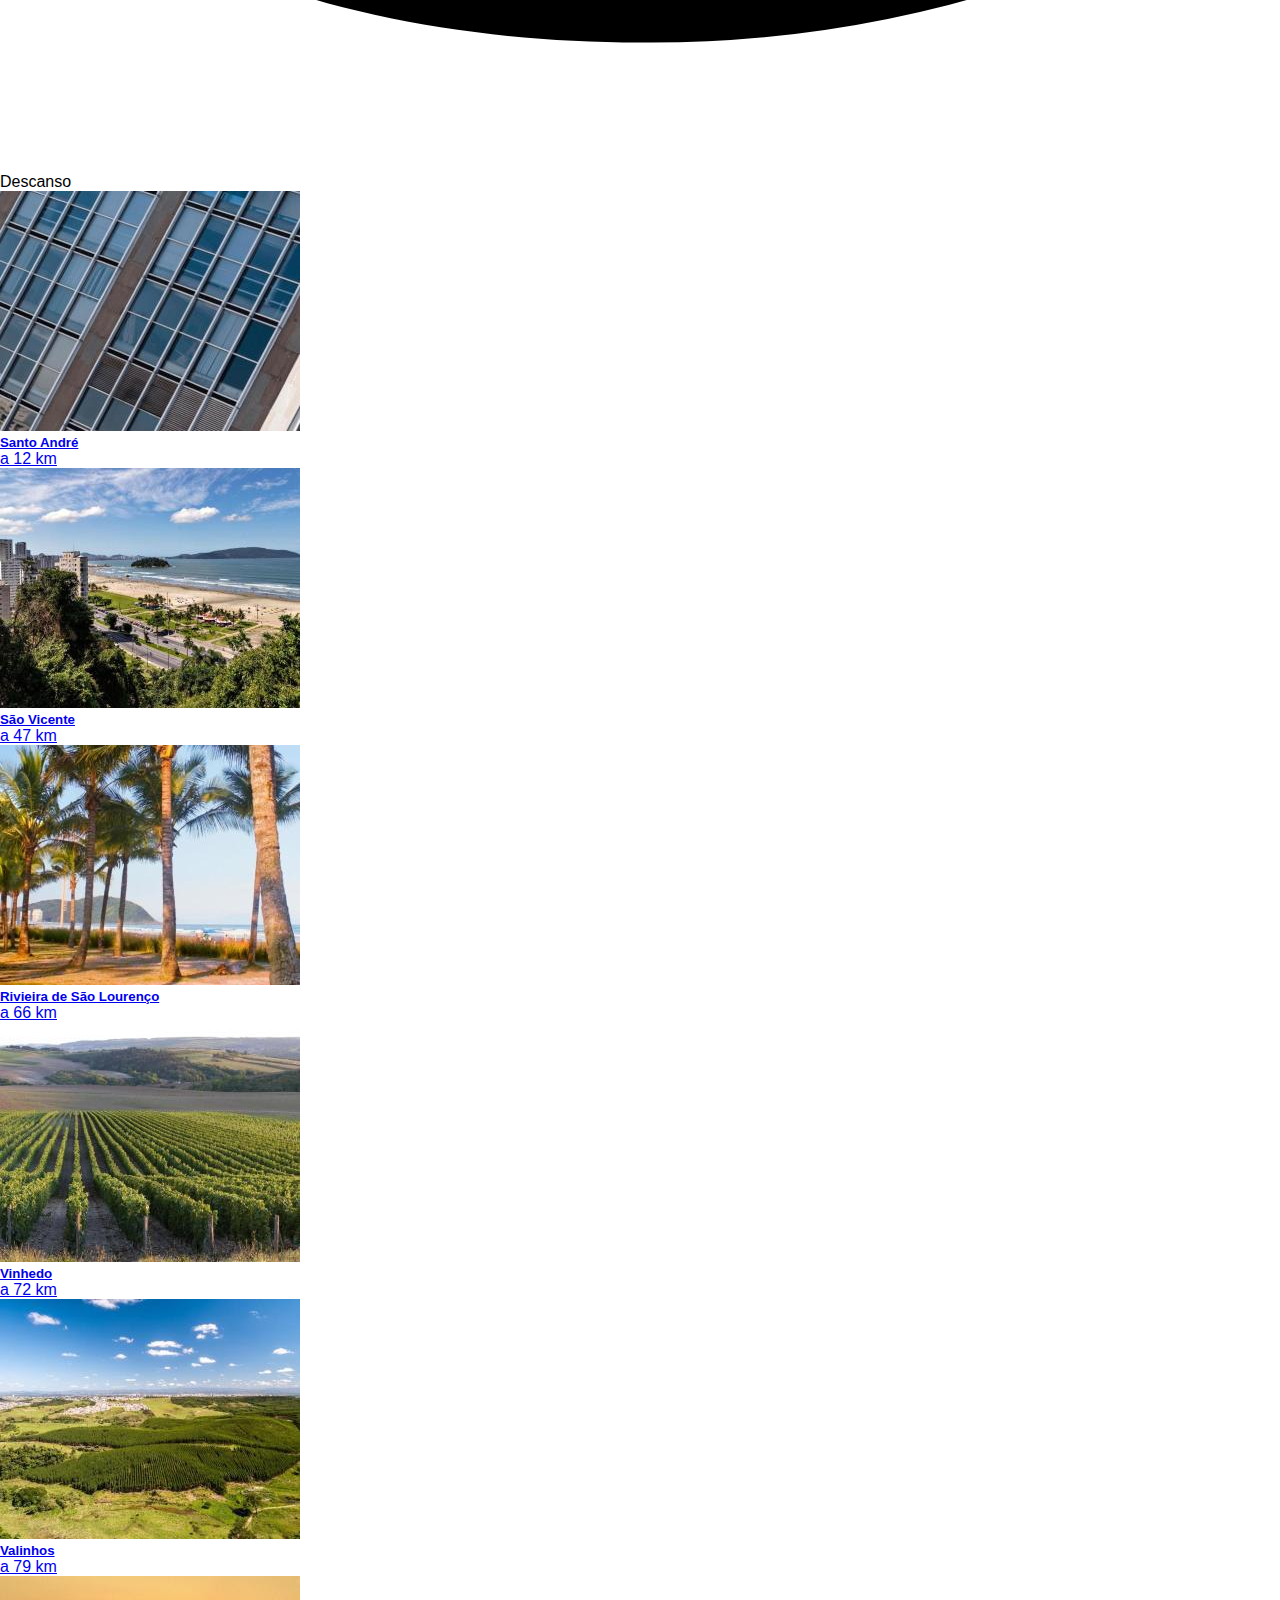
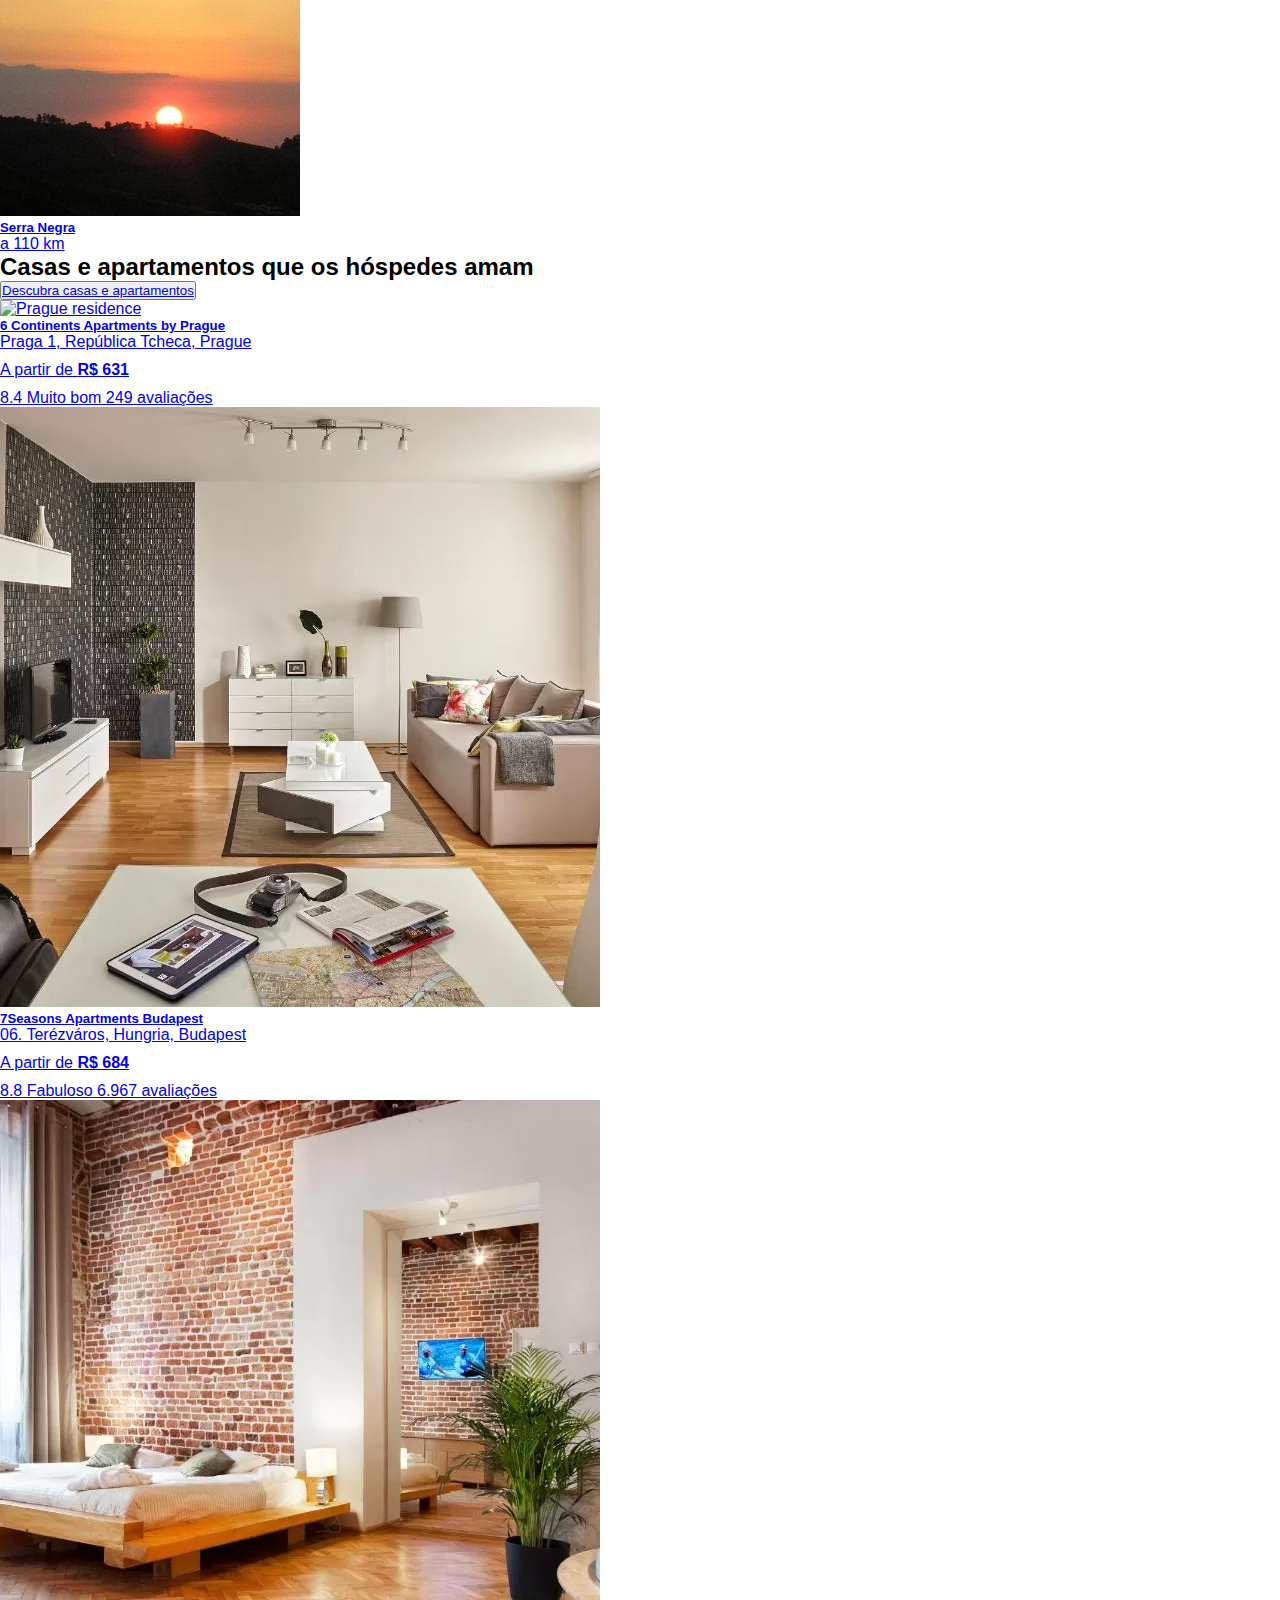
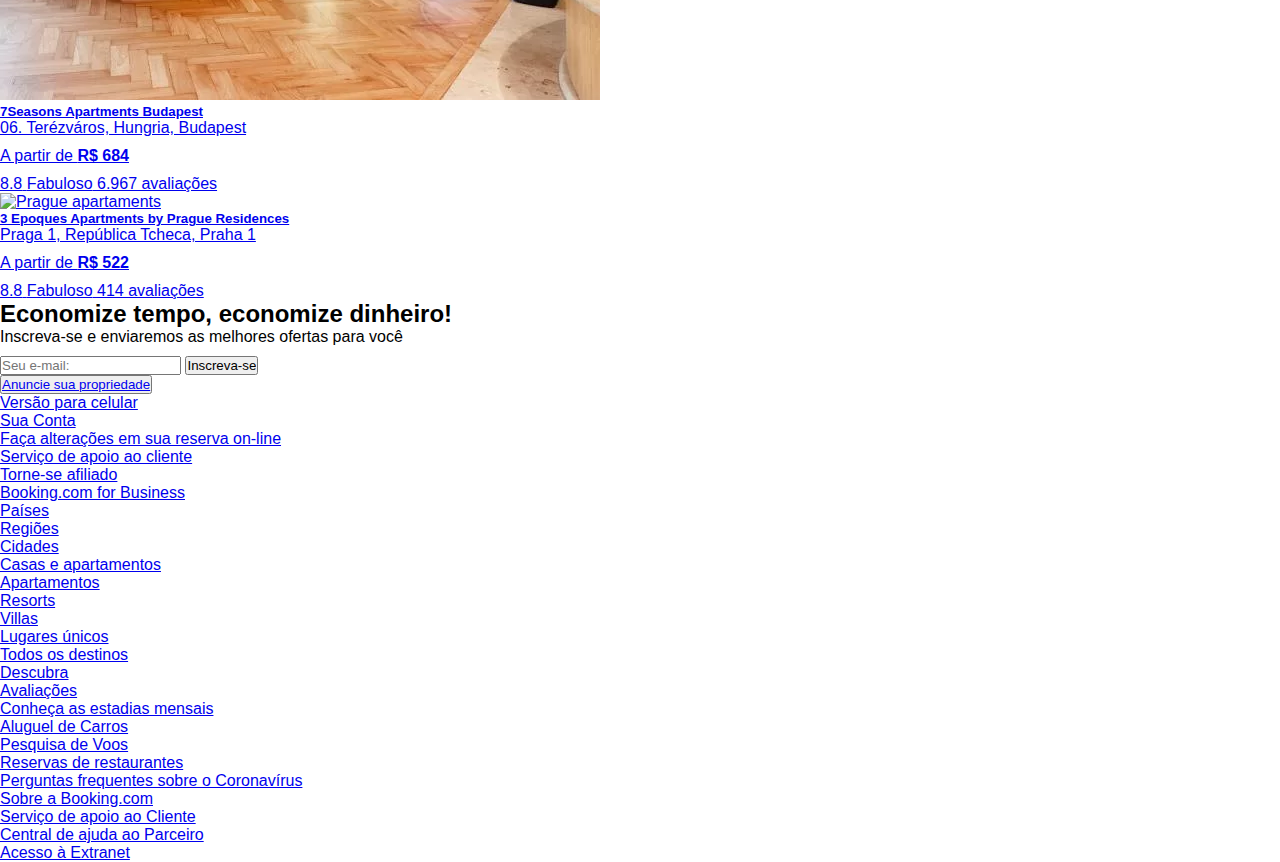
==== commit e9db53d1: "site css" ====
--- a/index.html
+++ b/index.html
@@ -89,26 +89,23 @@
     </section>
     <div class="container">
         <form id="form-filter">
-           <div id="form-filter-content">
-            <div class="field">
-                <input type="text" name="destino" placeholder="Para onde você vai?">
+            <div id="form-filter-content">
+                <div class="field">
+                    <input type="text" name="destino" placeholder="Para onde você vai?">
+                </div>
+                <div class="field">
+                    <button type="button">Data de check in - Data de check-out</button>
+                </div>
+                <div class="field">
+                    <button type="button">2 adultos - 0 criança - 1 quarto</button>
+                </div>
+                <button type="submit">Pesquisar</button>
             </div>
-            <div class="field">
-                <button type="button">Data de check in - Data de check-out</button>
+            <div id="work-option">
+                <input type="checkbox" value="trabalho" name="viagemTrabalho" id="viagemTrabalho">
+                <label for="viagemTrabalho">Vou viajar a trabalho</label>
             </div>
-            <div class="field">
-                <button type="button">2 adultos - 0 criança - 1 quarto</button>
-            </div>
-            <button type="submit">Pesquisar</button>
-           </div>
-    <div id="work-option">
-        <input type="checkbox" value="trabalho" name="viagemTrabalho" id="viagemTrabalho">
-        <label for="viagemTrabalho">Vou viajar a trabalho</label>
-    </div>
-           
         </form>
-
-        
     </div>
 
     <div class="container info">
@@ -134,7 +131,7 @@
                     </a>
                 </button>
             </li>
-            <li>
+            <li class="app-banner">
                 <div>
                     <h4>Sua viagem em um só app</h4>
                     <p>Encontre o melhor em estadias, voos e muito mais no app
@@ -151,11 +148,11 @@
         </ul>
     </article>
 
-    <section>
+    <section class="container destinations">
         <h2>Conheça o Brasil</h2>
         <p>Estes destinos incríveis têm muito a oferecer</p>
 
-        <ul>
+        <ul class="list">
             <li>
                 <a href="https://www.booking.com/searchresults.pt-br.html">
                     <img src="assets/destinos/rio-janeiro.webp" alt="Rio de Janeiro">
--- a/style.css
+++ b/style.css
@@ -245,7 +245,7 @@
 }
 
 .offers-banner h4, p{
-width: 45%;
+width: 50%;
 margin-bottom: 10px;
 }
 
@@ -267,6 +267,34 @@
     width: 150px;
 }
 
+.app-banner {
+    box-shadow: 0px 2px 8px 0px rgba(0,0,0,0.16);
+    border-radius: 10px;
+    display: flex;
+    align-items: center;
+    padding: 1rem;
+    width: 50%;
+}
+
+.app-banner p {
+    margin: .5rem 0; /* .5 é igual a 0.5 */
+    width: 70%;
+}
+
+.destinations {
+    margin-top: 2rem;
+}
+
+.list {
+    display: flex;
+    flex-wrap: wrap;
+    justify-content: space-between;
+}
+
+.list img {
+    width: 200px;
+}
+
 
 
 
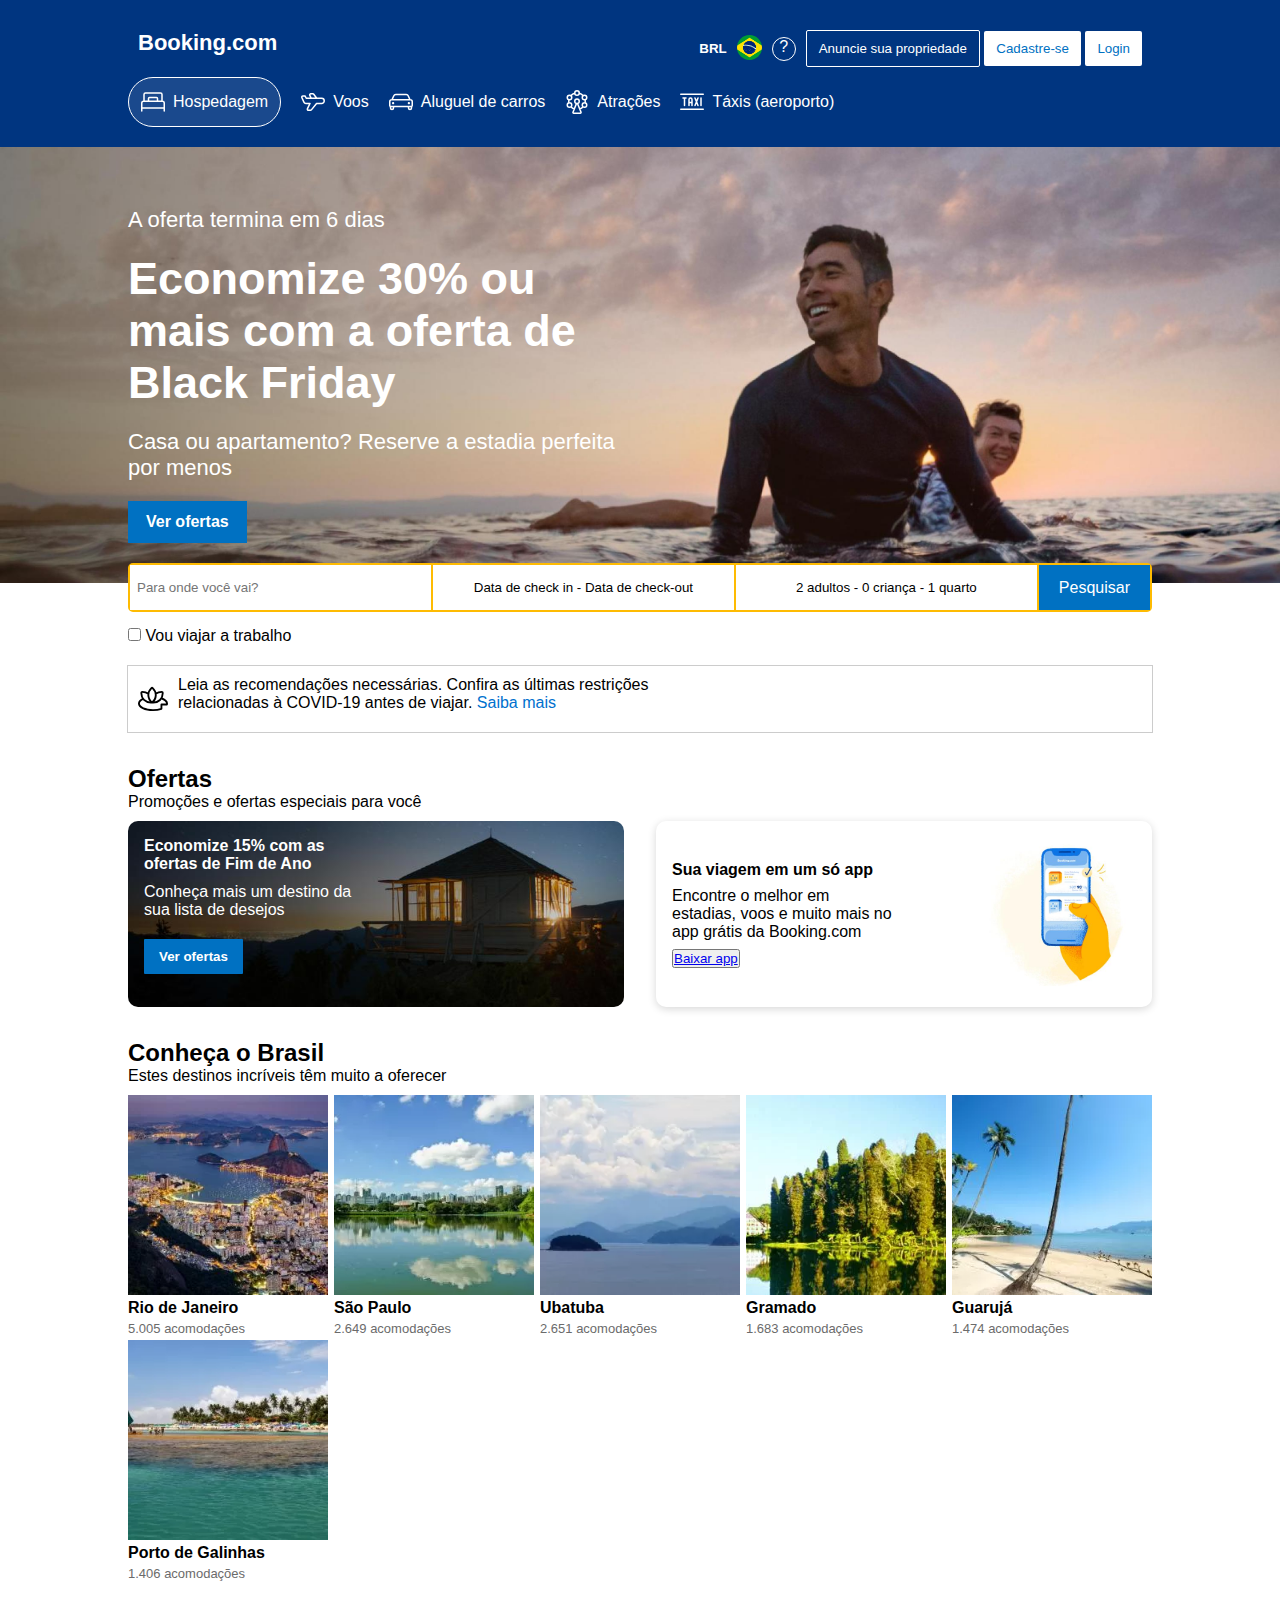
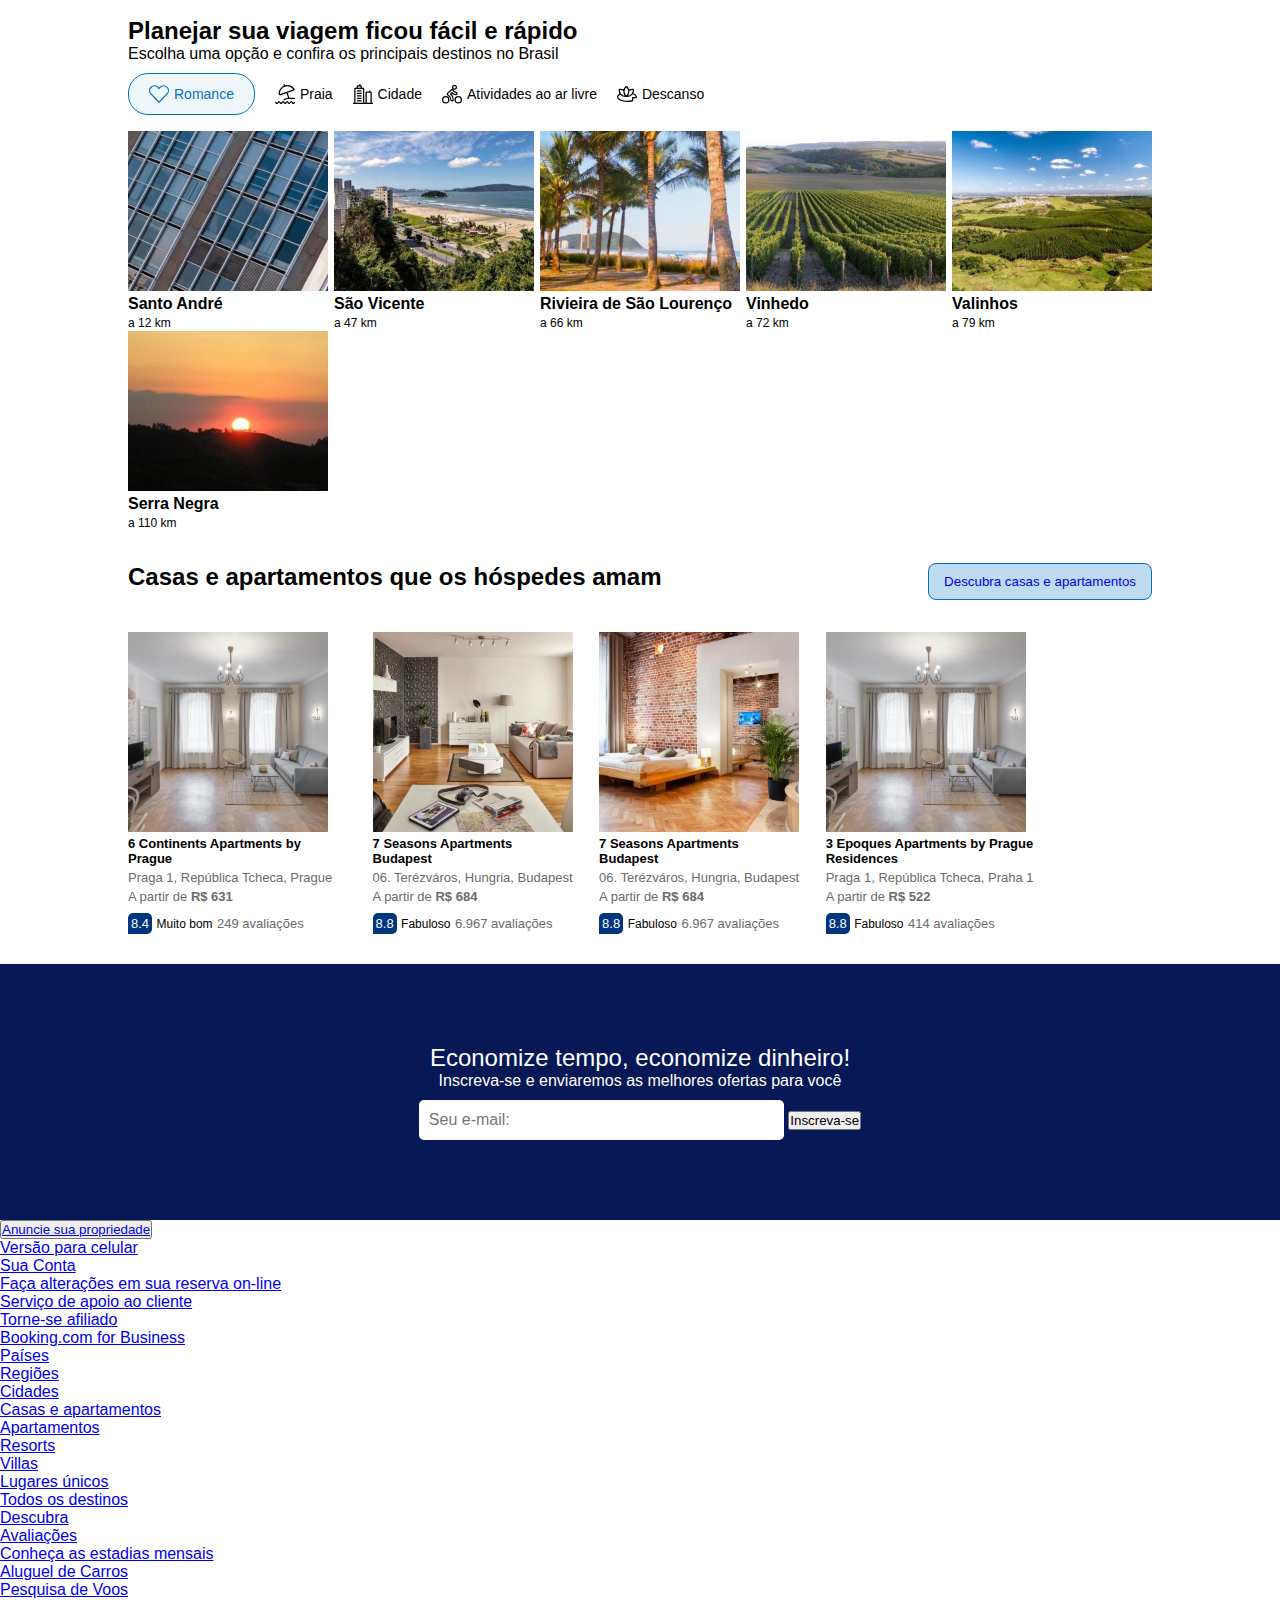
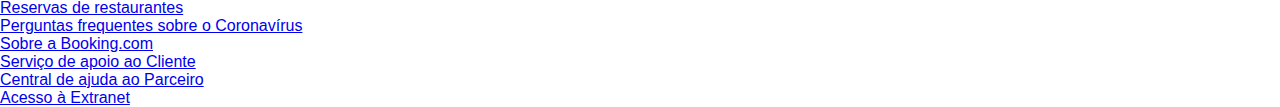
==== commit 37c1957b: "site css" ====
--- a/index.html
+++ b/index.html
@@ -209,11 +209,11 @@
             </li>
         </ul>
     </section>
-    <section>
+    <section class="container plan">
         <h2>Planejar sua viagem ficou fácil e rápido</h2>
         <p>Escolha uma opção e confira os principais destinos no Brasil</p>
 
-        <ul>
+        <ul class="menu-filter">
             <li>
                 <img src="assets/icons/coracao.svg">
                 <span>Romance</span>
@@ -236,7 +236,7 @@
             </li>
         </ul>
         <div>
-            <ul>
+            <ul class="list">
                 <li>
                     <a href="https://www.booking.com/searchresults.html?aid=397594">
                         <img src="assets/destinos/santo-andre.jpeg" alt="Santo André">
@@ -294,7 +294,7 @@
             </ul>
         </div>
     </section>
-    <section>
+    <section class="container residences">
         <div>
             <h2>Casas e apartamentos que os hóspedes amam</h2>
             <button>
@@ -304,17 +304,17 @@
             </button>
         </div>
         <div>
-            <ul>
-                <li>
-                    <a href="https://www.booking.com/searchresults.html?aid=397594">
-                        <img src="assets/acomodacoes/prague-residence.webp" alt="Prague residence">
+            <ul class="list list-residences">
+                <li>
+                    <a href="https://www.booking.com/searchresults.html?aid=397594">
+                        <img src="assets/destinos/prague residences.webp" alt="Prague residence">
                         <div>
                             <h5>6 Continents Apartments by Prague</h5>
                             <p>Praga 1, República Tcheca, Prague</p>
                             <p>A partir de <strong>R$ 631</strong></p>
                         </div>
                         <div>
-                            <span>8.4</span>
+                            <span >8.4</span>
                             <span>Muito bom</span>
                             <span>249 avaliações</span>
                         </div>
@@ -324,7 +324,7 @@
                     <a href="https://www.booking.com/searchresults.html?aid=397594">
                         <img src="assets/acomodacoes/budapest.webp" alt="Budapest">
                         <div>
-                            <h5>7Seasons Apartments Budapest</h5>
+                            <h5>7 Seasons Apartments Budapest</h5>
                             <p>06. Terézváros, Hungria, Budapest</p>
                             <p>A partir de <strong>R$ 684</strong></p>
                         </div>
@@ -339,7 +339,7 @@
                     <a href="https://www.booking.com/searchresults.html?aid=397594">
                         <img src="assets/acomodacoes/miasto.webp" alt="Miasto">
                         <div>
-                            <h5>7Seasons Apartments Budapest</h5>
+                            <h5>7 Seasons Apartments Budapest</h5>
                             <p>06. Terézváros, Hungria, Budapest</p>
                             <p>A partir de <strong>R$ 684</strong></p>
                         </div>
@@ -352,7 +352,7 @@
                 </li>
                 <li>
                     <a href="https://www.booking.com/searchresults.html?aid=397594">
-                        <img src="assets/acomodacoes/prague-apatments.webp" alt="Prague apartaments">
+                        <img src="assets/destinos/prague residences.webp" alt="Prague apartaments">
                         <div>
                             <h5>3 Epoques Apartments by Prague Residences</h5>
                             <p>Praga 1, República Tcheca, Praha 1</p>
@@ -365,10 +365,11 @@
                         </div>
                     </a>
                 </li>
+                
             </ul>
         </div>
     </section>
-    <section>
+    <section class="news-letter">
         <h2>Economize tempo, economize dinheiro!</h2>
         <p>Inscreva-se e enviaremos as melhores ofertas para você</p>
         <form>
--- a/style.css
+++ b/style.css
@@ -285,6 +285,15 @@
     margin-top: 2rem;
 }
 
+.destinations {
+    margin-top: 2rem;
+}
+
+.destinations {
+    margin-bottom: 1rem;
+}
+
+
 .list {
     display: flex;
     flex-wrap: wrap;
@@ -295,7 +304,153 @@
     width: 200px;
 }
 
-
-
-
+.list a {
+    text-decoration:none
+}
+
+
+.list h5 {
+color: black;
+font-size: 1rem;    
+}
+
+.list p, .list span{
+    color: #6b6b6b;
+    font-size: 13px;
+    width: 100%;
+
+  }
+
+  .plan {
+      margin-top: 2rem;
+  }
+
+  .menu-filter{
+      display: flex;
+      width: 100%;
+  }
+
+  .menu-filter li{
+align-items: center;
+display: flex;
+margin-right: 20px;
+margin-bottom: 1rem;
+font-size: 14px;
+cursor: pointer;
+  }
   
+.menu-filter li:nth-child(1){
+    border: 1px solid #0071c2;
+    color: #0071c2;
+    padding: 10px 20px;
+    border-radius: 20px;
+    background-color: rgba(0,113,194,0.06);
+    
+    
+}
+
+     .menu-filter img {
+      width: 20px;
+      margin-right: 5px;
+
+  }
+
+.residences{
+    margin-top: 2rem;
+}
+
+  .residences > div:nth-child(1) {
+      display: flex;
+      justify-content: space-between;
+      margin: 2rem 0;
+  }
+
+  .residences > div:nth-child(1) > button {
+background-color: rgba(0, 113, 194, 0.253);
+border: 1px solid #0071c2;
+color: #0071c2;
+border-radius: 8px;
+padding: 10px 15px;
+
+  }
+
+  .residences > div:nth-child(1) > button > a{
+      text-decoration:none;
+      border: #0071c2;
+     
+  }
+
+  .list-residences h5{
+      font-size: 13px;
+      width: 80%;
+  }
+
+  .list-residences{
+      display: flex;
+      justify-content:flex-start;
+
+  }
+  .list-residences >li {
+      margin-right: 1.5rem;
+  }
+
+  .list-residences span:nth-child(1){
+      background-color: #003580;
+      color: white;
+      padding: 3px;
+      border-top-left-radius: 5px ;
+      border-top-right-radius: 5px;
+      border-bottom-right-radius: 5px;
+      
+  }
+ 
+  .list span:nth-child(2){
+      font-size: 12px;
+      color:#000; 
+
+  }
+
+  .list span:nth-child(3){
+    font-size: 13px;
+      
+}
+
+.list p:nth-child(2){
+    margin: 4px 0 ;
+    }
+
+    .news-letter {
+        background-color: #061855;
+        color: white;
+        display: flex;
+        flex-direction: column;
+        justify-content: center;
+        align-items: center;
+        padding: 5rem 3rem;
+        text-align:center;
+        margin-top: 2rem;
+            }
+
+    .news-letter h2 {
+        font-weight: 300;
+            }
+.news-letter p {
+    color:white
+}
+
+.news-letter > form > input[type="email"] {
+    width: 355px;
+    height: 40px;
+    border-radius: 5px;
+    padding-left: 10px;
+    font-size: 1rem;
+    border:none
+}
+
+.news-letter > form > input [type="submit"] {
+    background-color: #0071c2;
+    color: white;
+    border-radius: 5px;
+    border:none;
+    padding: 0.8rem 1.3rem;
+}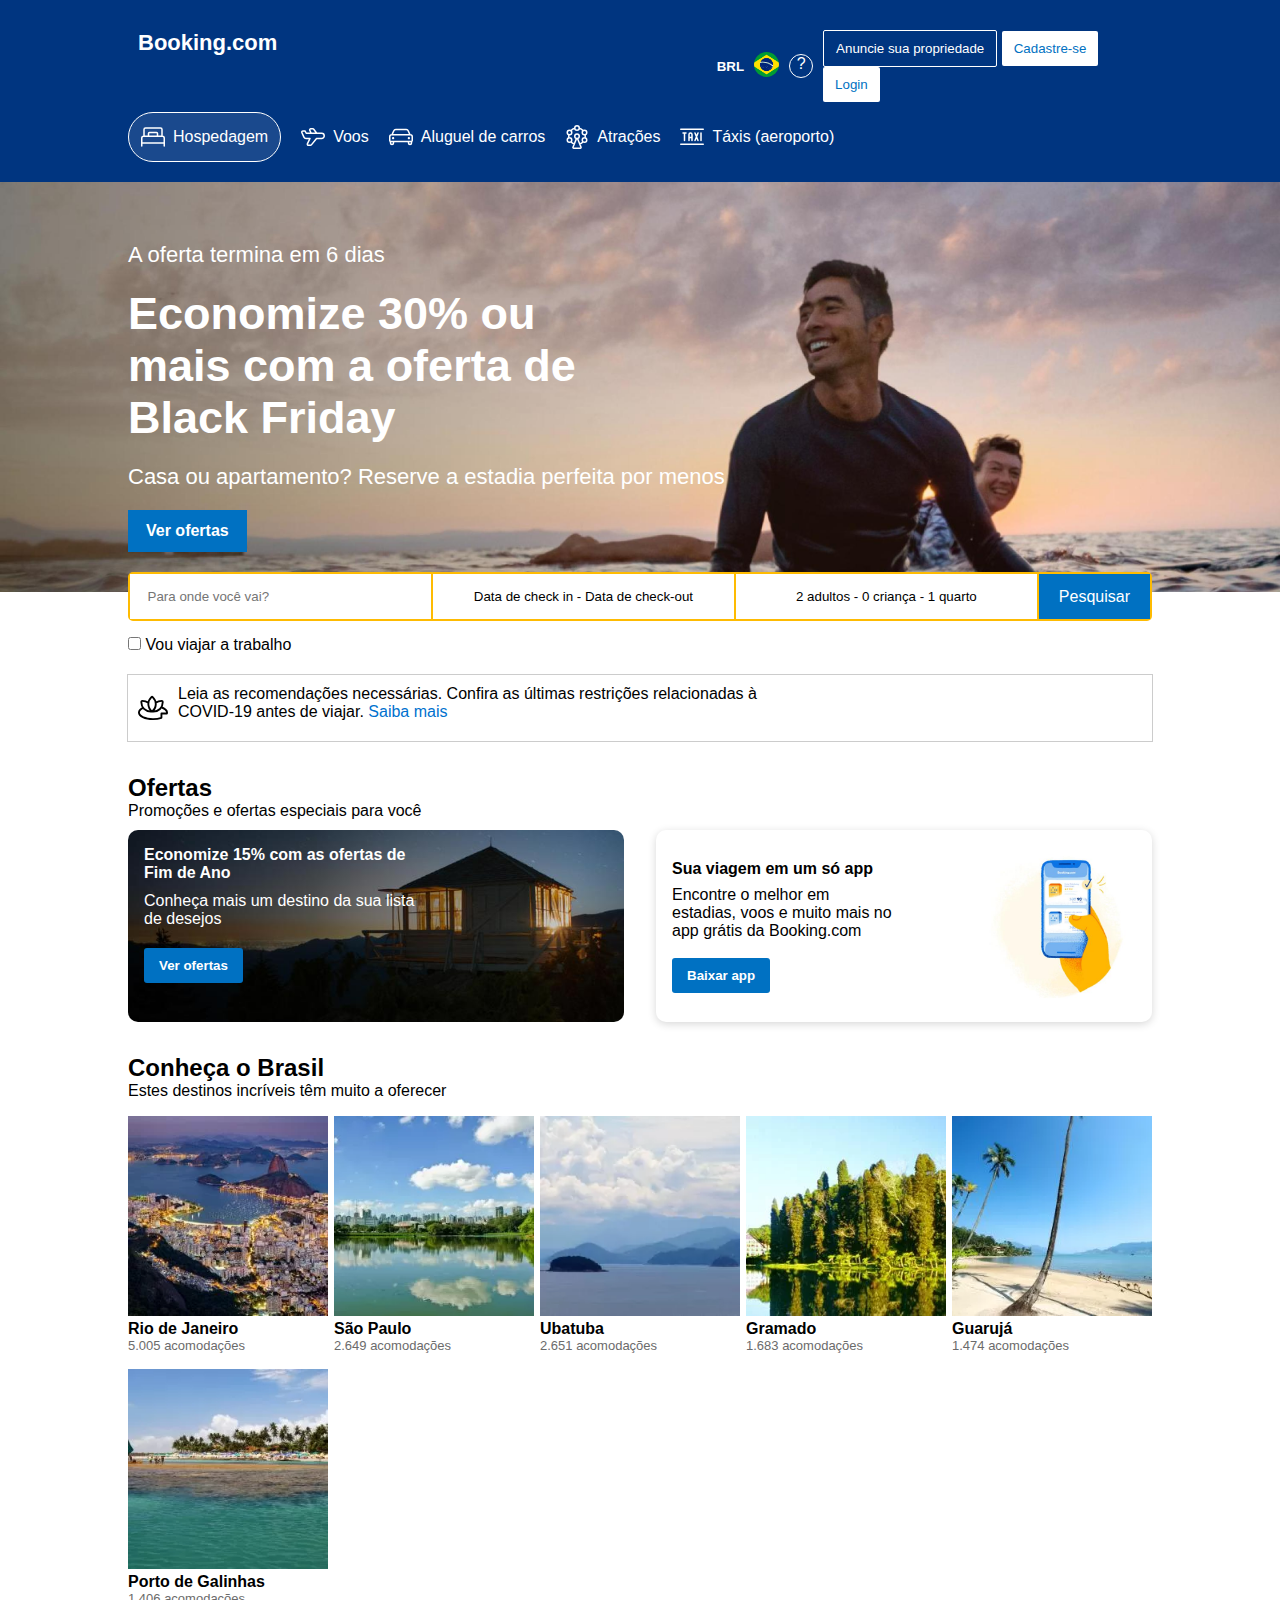
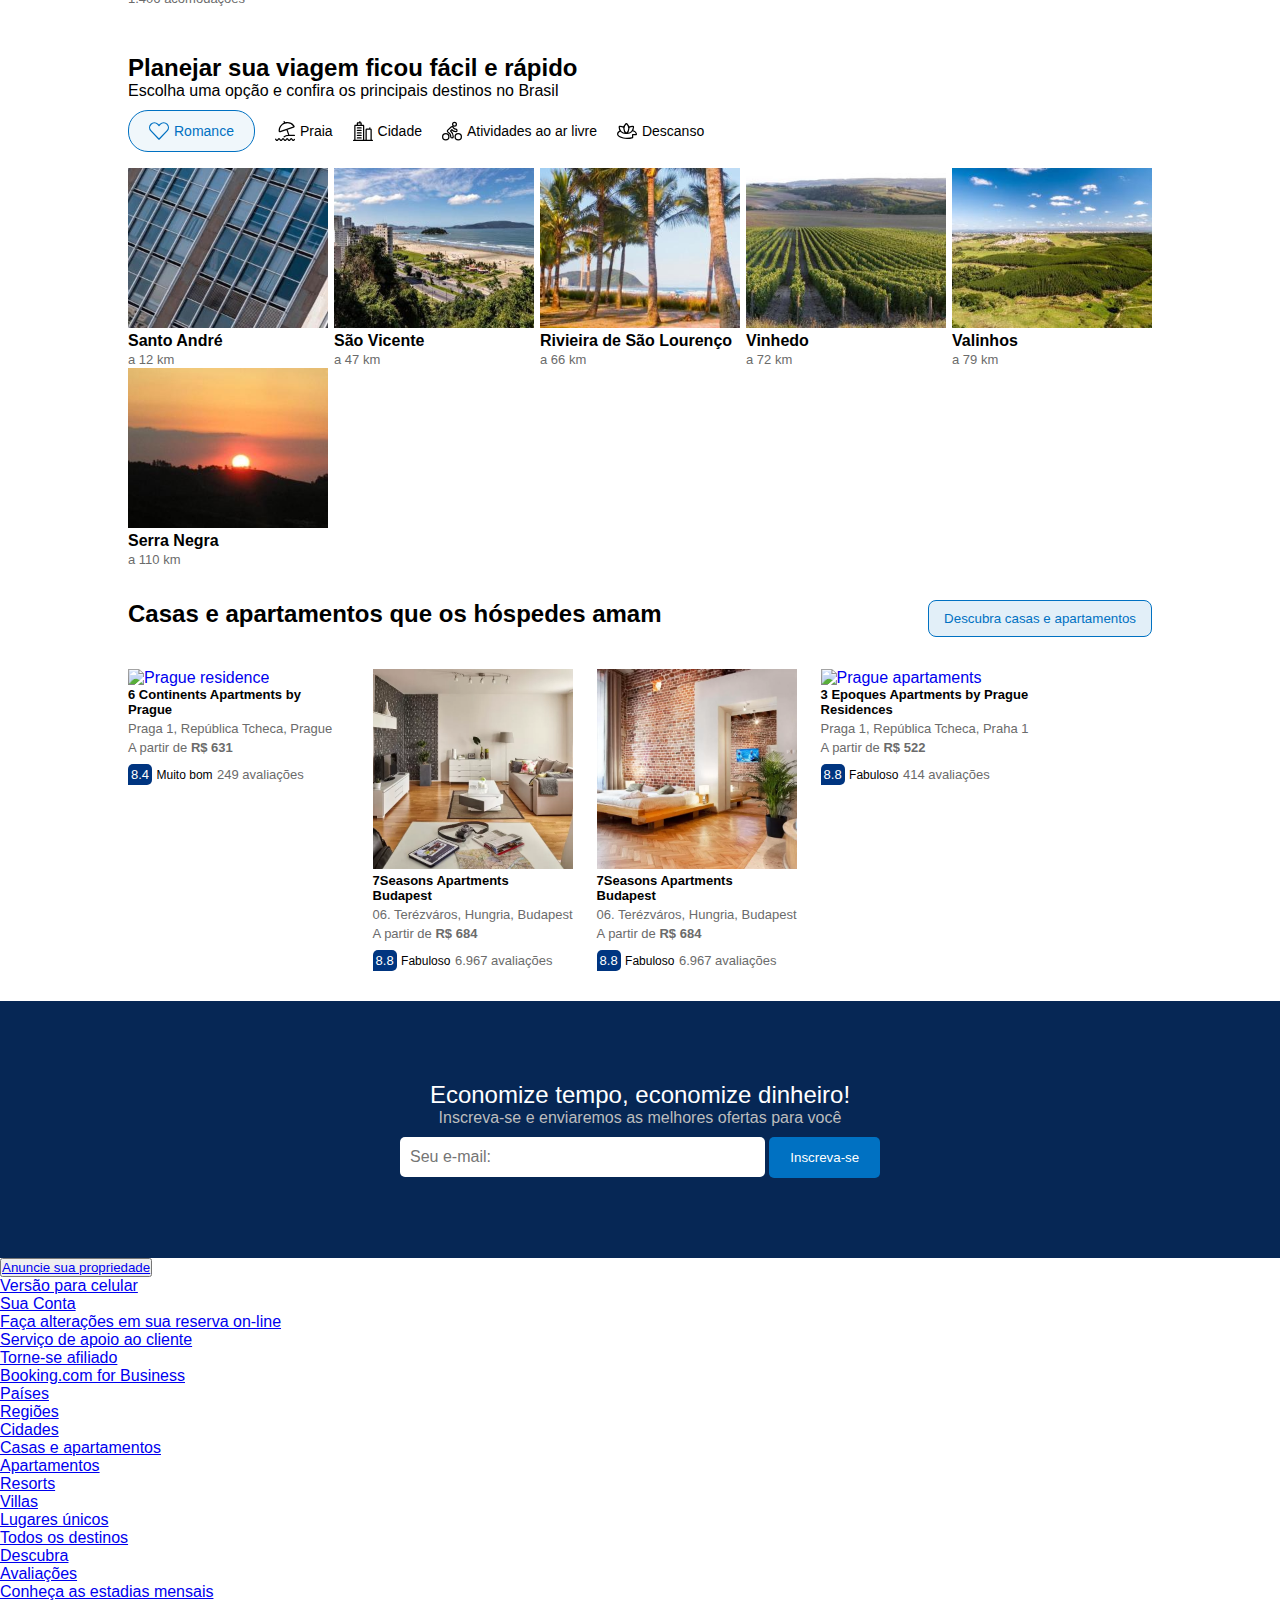
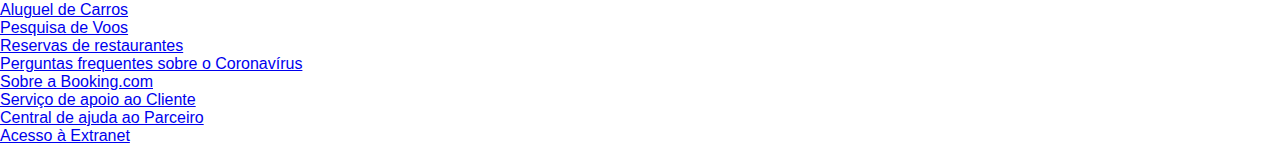
==== commit b5ea8b52: "site css" ====
--- a/index.html
+++ b/index.html
@@ -307,14 +307,14 @@
             <ul class="list list-residences">
                 <li>
                     <a href="https://www.booking.com/searchresults.html?aid=397594">
-                        <img src="assets/destinos/prague residences.webp" alt="Prague residence">
+                        <img src="assets/acomodacoes/prague-residence.webp" alt="Prague residence">
                         <div>
                             <h5>6 Continents Apartments by Prague</h5>
                             <p>Praga 1, República Tcheca, Prague</p>
                             <p>A partir de <strong>R$ 631</strong></p>
                         </div>
                         <div>
-                            <span >8.4</span>
+                            <span>8.4</span>
                             <span>Muito bom</span>
                             <span>249 avaliações</span>
                         </div>
@@ -324,7 +324,7 @@
                     <a href="https://www.booking.com/searchresults.html?aid=397594">
                         <img src="assets/acomodacoes/budapest.webp" alt="Budapest">
                         <div>
-                            <h5>7 Seasons Apartments Budapest</h5>
+                            <h5>7Seasons Apartments Budapest</h5>
                             <p>06. Terézváros, Hungria, Budapest</p>
                             <p>A partir de <strong>R$ 684</strong></p>
                         </div>
@@ -339,7 +339,7 @@
                     <a href="https://www.booking.com/searchresults.html?aid=397594">
                         <img src="assets/acomodacoes/miasto.webp" alt="Miasto">
                         <div>
-                            <h5>7 Seasons Apartments Budapest</h5>
+                            <h5>7Seasons Apartments Budapest</h5>
                             <p>06. Terézváros, Hungria, Budapest</p>
                             <p>A partir de <strong>R$ 684</strong></p>
                         </div>
@@ -352,7 +352,7 @@
                 </li>
                 <li>
                     <a href="https://www.booking.com/searchresults.html?aid=397594">
-                        <img src="assets/destinos/prague residences.webp" alt="Prague apartaments">
+                        <img src="assets/acomodacoes/prague-apatments.webp" alt="Prague apartaments">
                         <div>
                             <h5>3 Epoques Apartments by Prague Residences</h5>
                             <p>Praga 1, República Tcheca, Praha 1</p>
@@ -365,7 +365,6 @@
                         </div>
                     </a>
                 </li>
-                
             </ul>
         </div>
     </section>
--- a/style.css
+++ b/style.css
@@ -143,84 +143,75 @@
     font-size: 16px;
 }
 
-#form-filter-content{
-    height: 45px;
+#form-filter-content
+ {
     border: 2px solid #febb02;
     background-color: #febb02;
     border-radius: 5px;
     display: flex;
     height: 45px;
     margin-top: -20px;
-    
-}
-
+}
 
 #form-filter button[type="submit"] {
     background-color: #0071c2;
     color: white;
     font-size: 16px;
     padding: 20px;
-    display: flex ;
-    align-items: center;
-    border: none;
-    
-}
-
-.field{
+    display: flex;
+    align-items: center;
+    border: none;
+}
+
+#work-option {
+    margin-top: 15px;
+}
+
+.field {
     background-color: white;
     height: 100%;
     width: 100%;
     margin-right: 2px;
-    display:flex;
+    display: flex;
     justify-content: center;
     align-items: center;
-
 }
 
 .field input {
     height: 65%;
-    width: 97%;
+    width: 90%;
     border: none;
     margin: 0 auto;
     padding-left: 5px;
 }
 
-
-.field button[ type="button"] {
-
-    background-color: transparent;
-    border: none;
-    cursor: pointer;
-    text-align:center;
-}
-
-#work-option{
-    margin-top: 15px;
-}
-
-.info{
+.field button[type="button"] {
+   background-color: transparent;
+   border: none;
+   cursor: pointer;
+   text-align: center;
+}
+
+.info {
     border: 1px solid #ccc;
-    display:flex;
+    display: flex;
+    align-items: center;
     padding: 10px 0;
-    align-items: center;
     margin-top: 20px;
-
-
-}
-
-.info img{
+}
+
+.info img {
     width: 30px;
     height: 30px;
     padding: 0 10px;
-    
-}
-
-.info a{
-    text-decoration: none;
-    color: #0071ce;
-}
-
-.offers{
+}
+
+.info a {
+   text-decoration: none; 
+   color: #0071CE;
+}
+
+.offers {
     margin-top: 2rem;
 }
 
@@ -228,41 +219,42 @@
     color-scheme: #6b6b6b;
 }
 
-.offers-list{
+.offers-list {
     display: flex;
     justify-content: space-between;
 }
 
-.offers-banner{
+.offers-banner {
     color: white;
     background-image: url("assets/banner-oferta.jpeg");
-    background-repeat:no-repeat;
+    background-repeat: no-repeat;
     background-size: cover;
     width: 50%;
     border-radius: 10px;
     padding: 1rem;
-    margin-right: 2rem;    
-}
-
-.offers-banner h4, p{
-width: 50%;
-margin-bottom: 10px;
-}
-
-.offers-banner button {
-    
+    margin-right: 2rem;
+    height: 10rem;
+}
+
+.offers-banner h4, p {
+    width: 60%;
+    margin-bottom: 10px;
+}
+
+.offers-banner button, .app-banner button {
     background-color: #0071c2;
     padding: 10px 15px;
     font-weight: bold;
-    border-radius: 1px;
+    border-radius: 3px;
     margin-top: 10px;
     border: none;
 }
 
-.offers-banner button a{
-    text-decoration: none;
-    color: white;
-}
+.offers-banner button a, .app-banner a {
+    text-decoration: none;
+    color: white;
+}
+
 .img-app {
     width: 150px;
 }
@@ -285,14 +277,9 @@
     margin-top: 2rem;
 }
 
-.destinations {
-    margin-top: 2rem;
-}
-
-.destinations {
+.destinations p {
     margin-bottom: 1rem;
 }
-
 
 .list {
     display: flex;
@@ -305,137 +292,124 @@
 }
 
 .list a {
-    text-decoration:none
-}
-
+    text-decoration: none;
+}
 
 .list h5 {
-color: black;
-font-size: 1rem;    
-}
-
-.list p, .list span{
+    color: #000;
+    font-size: 1rem;
+}
+
+.list p, .list span {
     color: #6b6b6b;
     font-size: 13px;
     width: 100%;
-
-  }
-
-  .plan {
-      margin-top: 2rem;
-  }
-
-  .menu-filter{
-      display: flex;
-      width: 100%;
-  }
-
-  .menu-filter li{
-align-items: center;
-display: flex;
-margin-right: 20px;
-margin-bottom: 1rem;
-font-size: 14px;
-cursor: pointer;
-  }
-  
-.menu-filter li:nth-child(1){
+}
+
+.plan {
+    margin-top: 2rem;
+}
+
+.menu-filter {
+    display: flex;
+    width: 100%;
+}
+
+.menu-filter li {
+    display: flex;
+    align-items: center;
+    margin-right: 20px;
+    margin-bottom: 1rem;
+    font-size: 14px;
+    cursor: pointer;
+}
+
+.menu-filter li:nth-child(1) {
     border: 1px solid #0071c2;
     color: #0071c2;
     padding: 10px 20px;
     border-radius: 20px;
     background-color: rgba(0,113,194,0.06);
-    
-    
-}
-
-     .menu-filter img {
-      width: 20px;
-      margin-right: 5px;
-
-  }
-
-.residences{
+
+}
+
+.menu-filter img {
+    width: 20px;
+    margin-right: 5px;
+}
+
+.residences > div:nth-child(1) {
+    display: flex;
+    justify-content: space-between;
+    margin: 2rem 0;
+}
+
+.residences > div:nth-child(1) > button {
+    background-color: rgba(0, 113, 194, 0.113);
+    border: 1px solid #0071c2;
+    border-radius: 8px;
+    padding: 10px 15px;
+}
+
+.residences > div:nth-child(1) > button > a {
+    text-decoration: none;
+    color: #0071c2;
+}
+
+.list-residences h5 {
+    font-size: 13px;
+    width: 80%;
+}
+
+.list-residences {
+    justify-content: flex-start;
+}
+
+.list-residences  > li {
+    margin-right: 1.5rem;
+}
+
+.list-residences span:nth-child(1) {
+    background-color: #003580;
+    color: white;
+    padding: 3px;
+    /* border-top-left-radius: 5px;
+    border-top-right-radius: 5px;
+    border-bottom-right-radius: 5px; */
+    border-radius: 5px 5px 5px 0;
+}
+
+.list-residences span:nth-child(2) {
+    font-size: 12px;
+    color: #000;
+}
+
+.list-residences span:nth-child(3) {
+    font-size: 13px;
+}
+
+.list-residences p:nth-child(2) {
+    margin: 4px 0;
+}
+
+.news-letter {
+    background-color: #062755;
+    color: white;
+    display: flex;
+    flex-direction: column;
+    justify-content: center;
+    align-items: center;
+    padding: 5rem 3rem;
+    text-align: center;
     margin-top: 2rem;
 }
 
-  .residences > div:nth-child(1) {
-      display: flex;
-      justify-content: space-between;
-      margin: 2rem 0;
-  }
-
-  .residences > div:nth-child(1) > button {
-background-color: rgba(0, 113, 194, 0.253);
-border: 1px solid #0071c2;
-color: #0071c2;
-border-radius: 8px;
-padding: 10px 15px;
-
-  }
-
-  .residences > div:nth-child(1) > button > a{
-      text-decoration:none;
-      border: #0071c2;
-     
-  }
-
-  .list-residences h5{
-      font-size: 13px;
-      width: 80%;
-  }
-
-  .list-residences{
-      display: flex;
-      justify-content:flex-start;
-
-  }
-  .list-residences >li {
-      margin-right: 1.5rem;
-  }
-
-  .list-residences span:nth-child(1){
-      background-color: #003580;
-      color: white;
-      padding: 3px;
-      border-top-left-radius: 5px ;
-      border-top-right-radius: 5px;
-      border-bottom-right-radius: 5px;
-      
-  }
- 
-  .list span:nth-child(2){
-      font-size: 12px;
-      color:#000; 
-
-  }
-
-  .list span:nth-child(3){
-    font-size: 13px;
-      
-}
-
-.list p:nth-child(2){
-    margin: 4px 0 ;
-    }
-
-    .news-letter {
-        background-color: #061855;
-        color: white;
-        display: flex;
-        flex-direction: column;
-        justify-content: center;
-        align-items: center;
-        padding: 5rem 3rem;
-        text-align:center;
-        margin-top: 2rem;
-            }
-
-    .news-letter h2 {
-        font-weight: 300;
-            }
+.news-letter h2 {
+    font-weight: 300;
+}
+
 .news-letter p {
-    color:white
+    color: #bdbdbd;
 }
 
 .news-letter > form > input[type="email"] {
@@ -444,13 +418,13 @@
     border-radius: 5px;
     padding-left: 10px;
     font-size: 1rem;
-    border:none
-}
-
-.news-letter > form > input [type="submit"] {
+    border: none;
+}
+
+.news-letter > form > input[type="submit"] {
     background-color: #0071c2;
     color: white;
     border-radius: 5px;
-    border:none;
+    border: none;
     padding: 0.8rem 1.3rem;
 }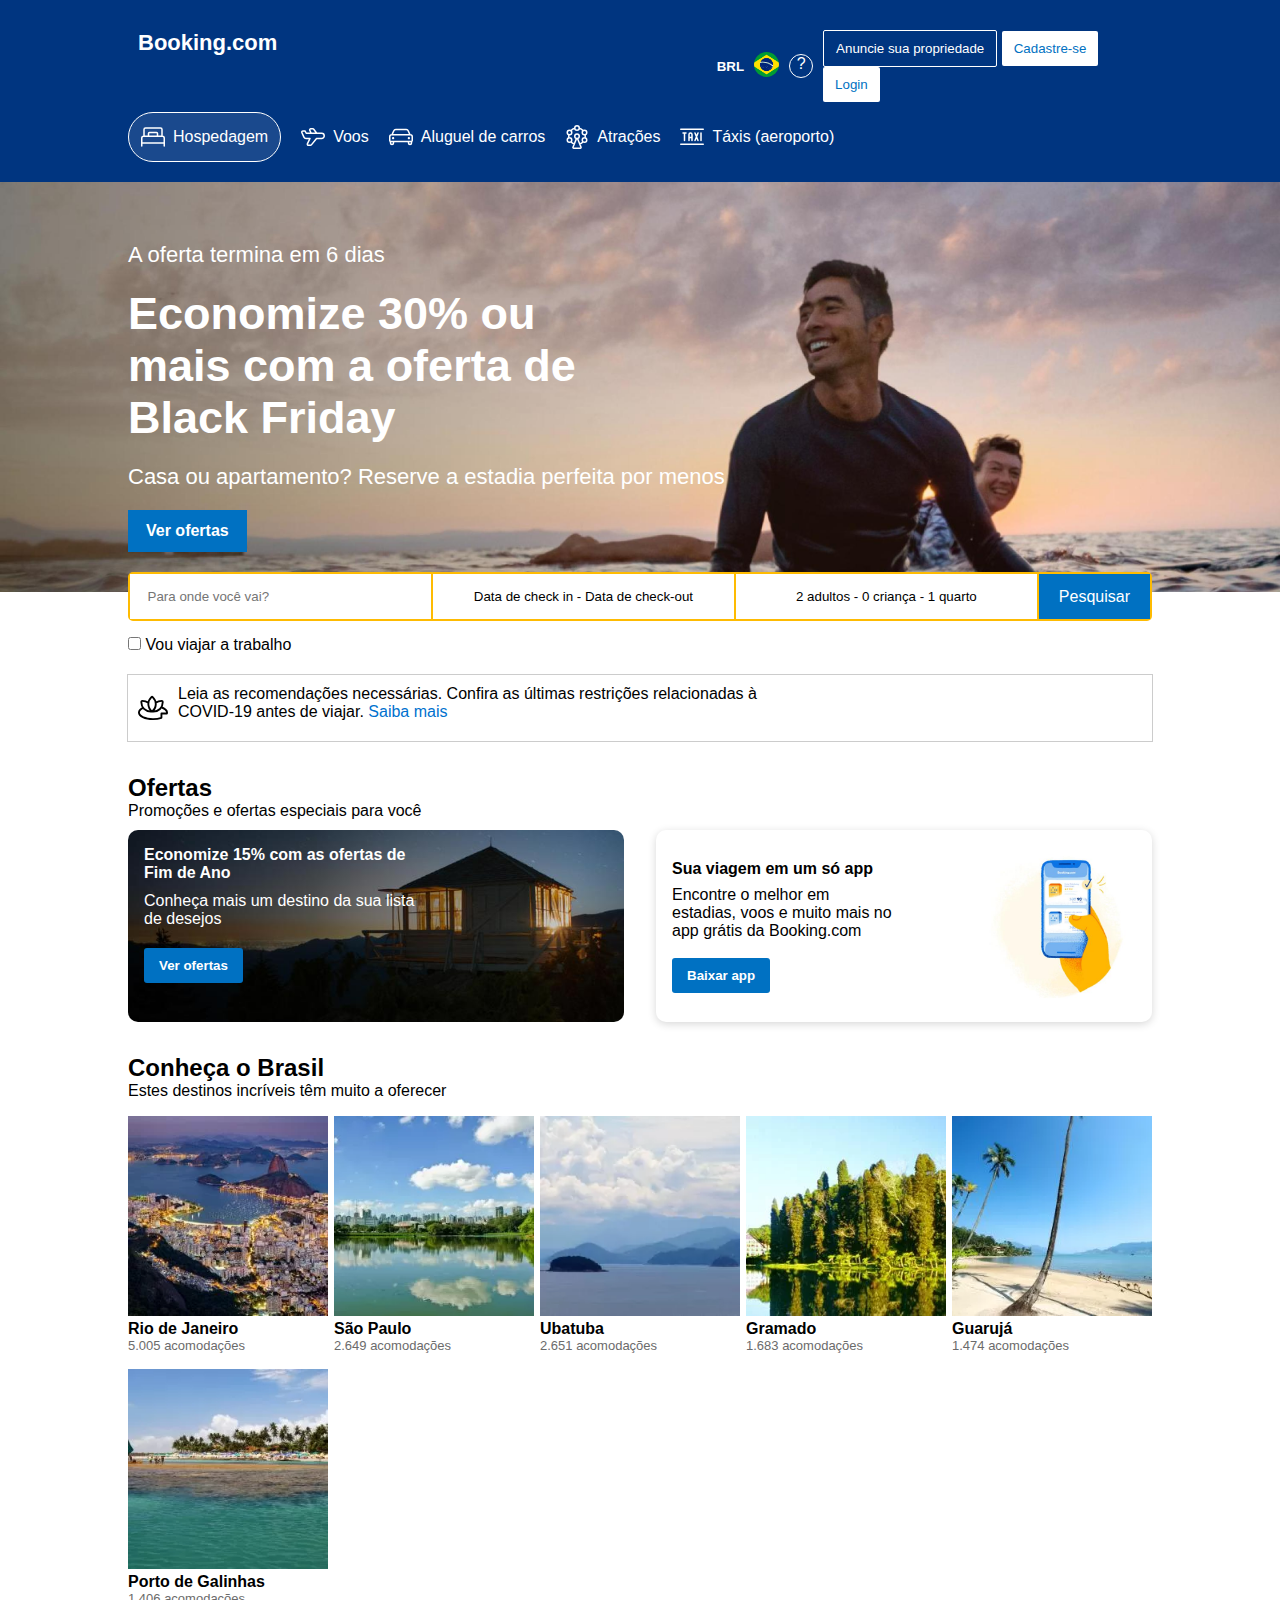
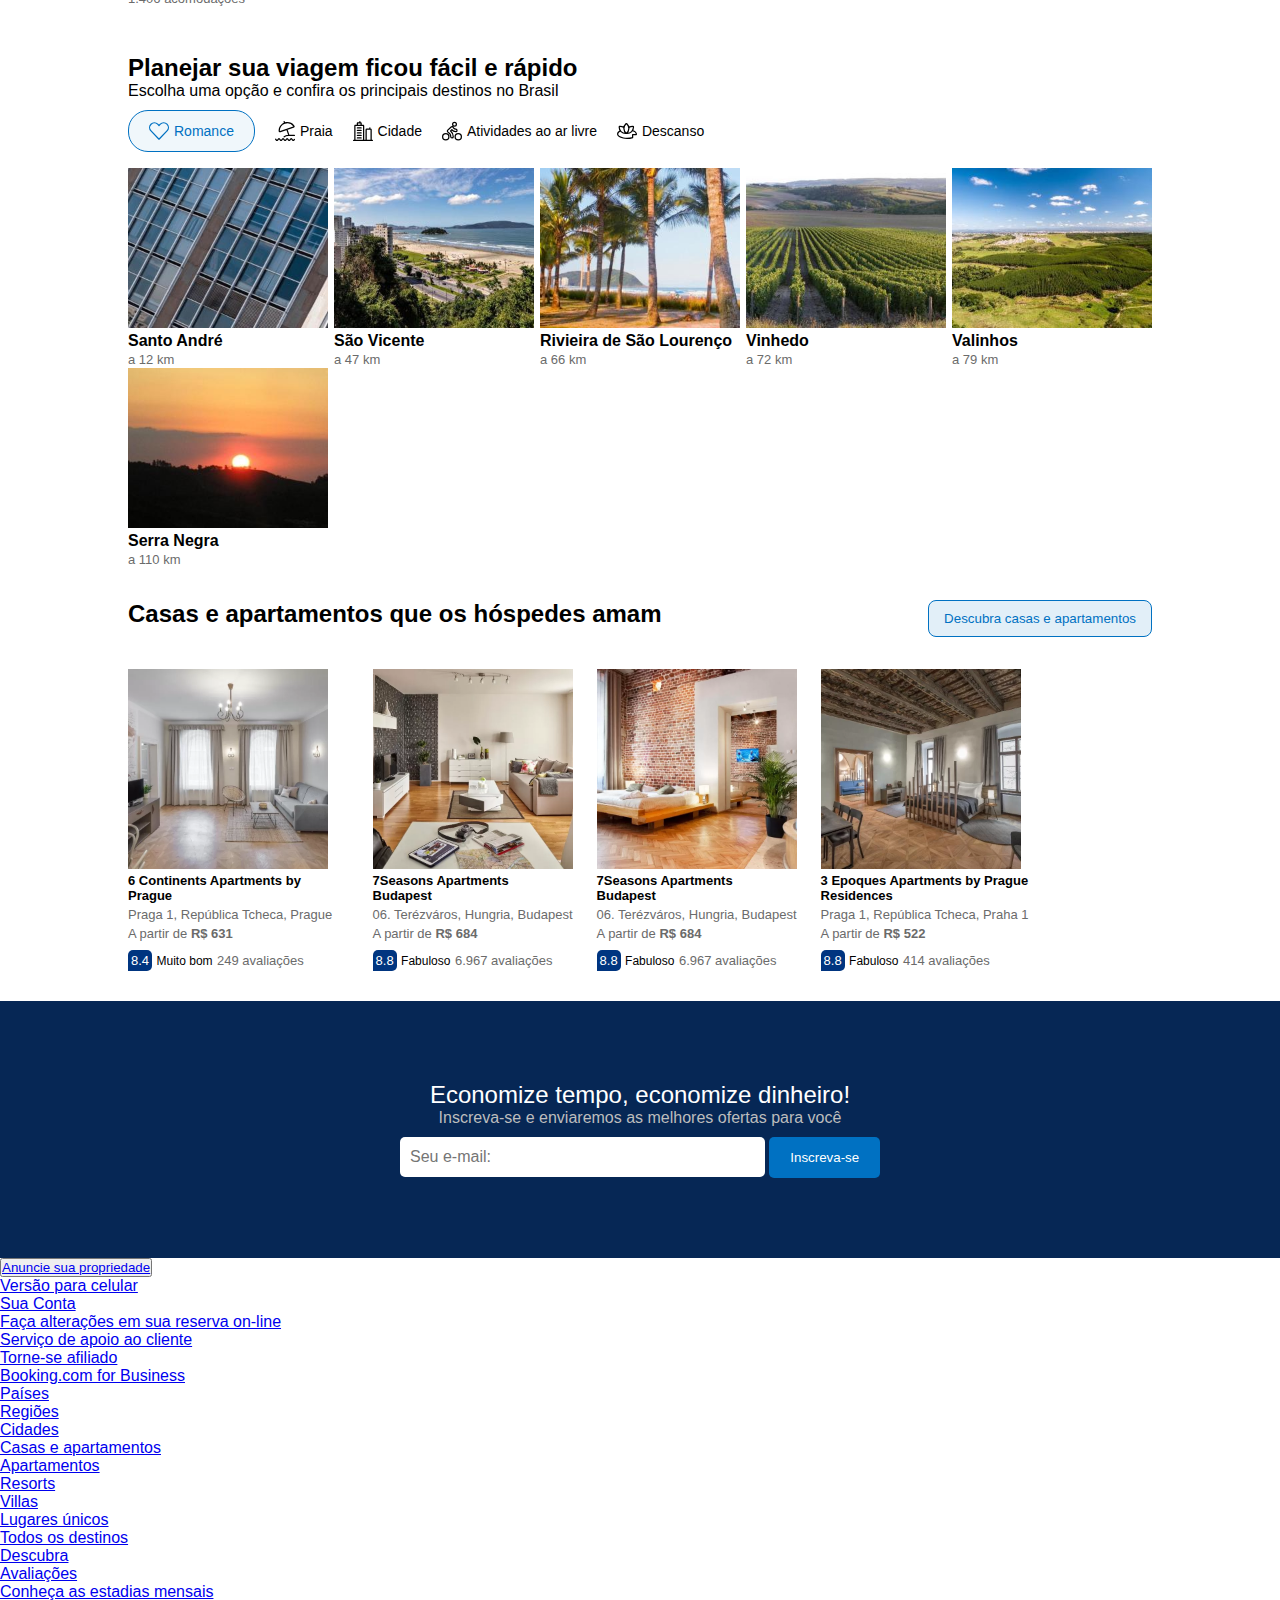
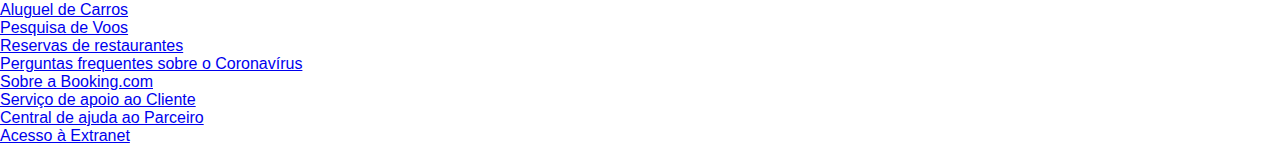
==== commit eb775fd9: "site css" ====
--- a/index.html
+++ b/index.html
@@ -307,7 +307,7 @@
             <ul class="list list-residences">
                 <li>
                     <a href="https://www.booking.com/searchresults.html?aid=397594">
-                        <img src="assets/acomodacoes/prague-residence.webp" alt="Prague residence">
+                        <img src="assets/destinos/prague residences.webp" alt="Prague residence">
                         <div>
                             <h5>6 Continents Apartments by Prague</h5>
                             <p>Praga 1, República Tcheca, Prague</p>
@@ -352,7 +352,7 @@
                 </li>
                 <li>
                     <a href="https://www.booking.com/searchresults.html?aid=397594">
-                        <img src="assets/acomodacoes/prague-apatments.webp" alt="Prague apartaments">
+                        <img src="assets/destinos/prague.webp" alt="Prague apartaments">
                         <div>
                             <h5>3 Epoques Apartments by Prague Residences</h5>
                             <p>Praga 1, República Tcheca, Praha 1</p>
